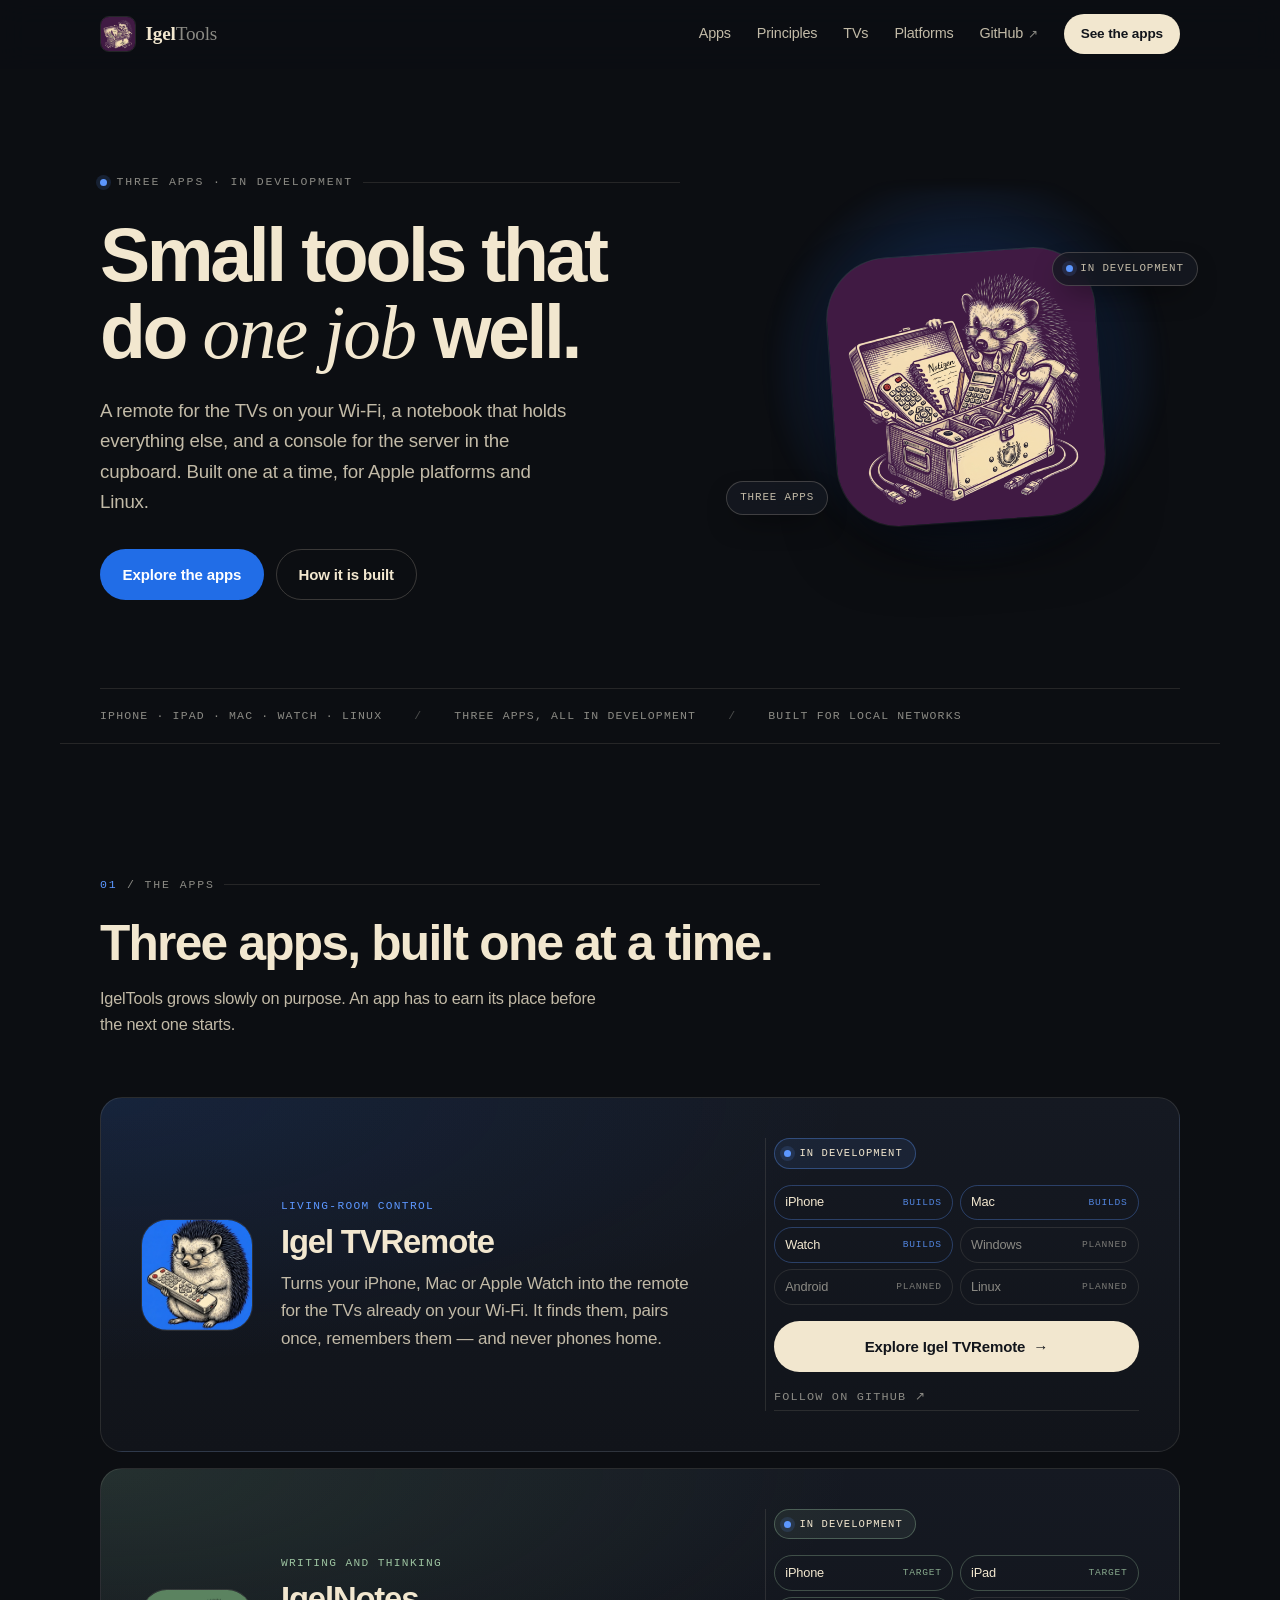
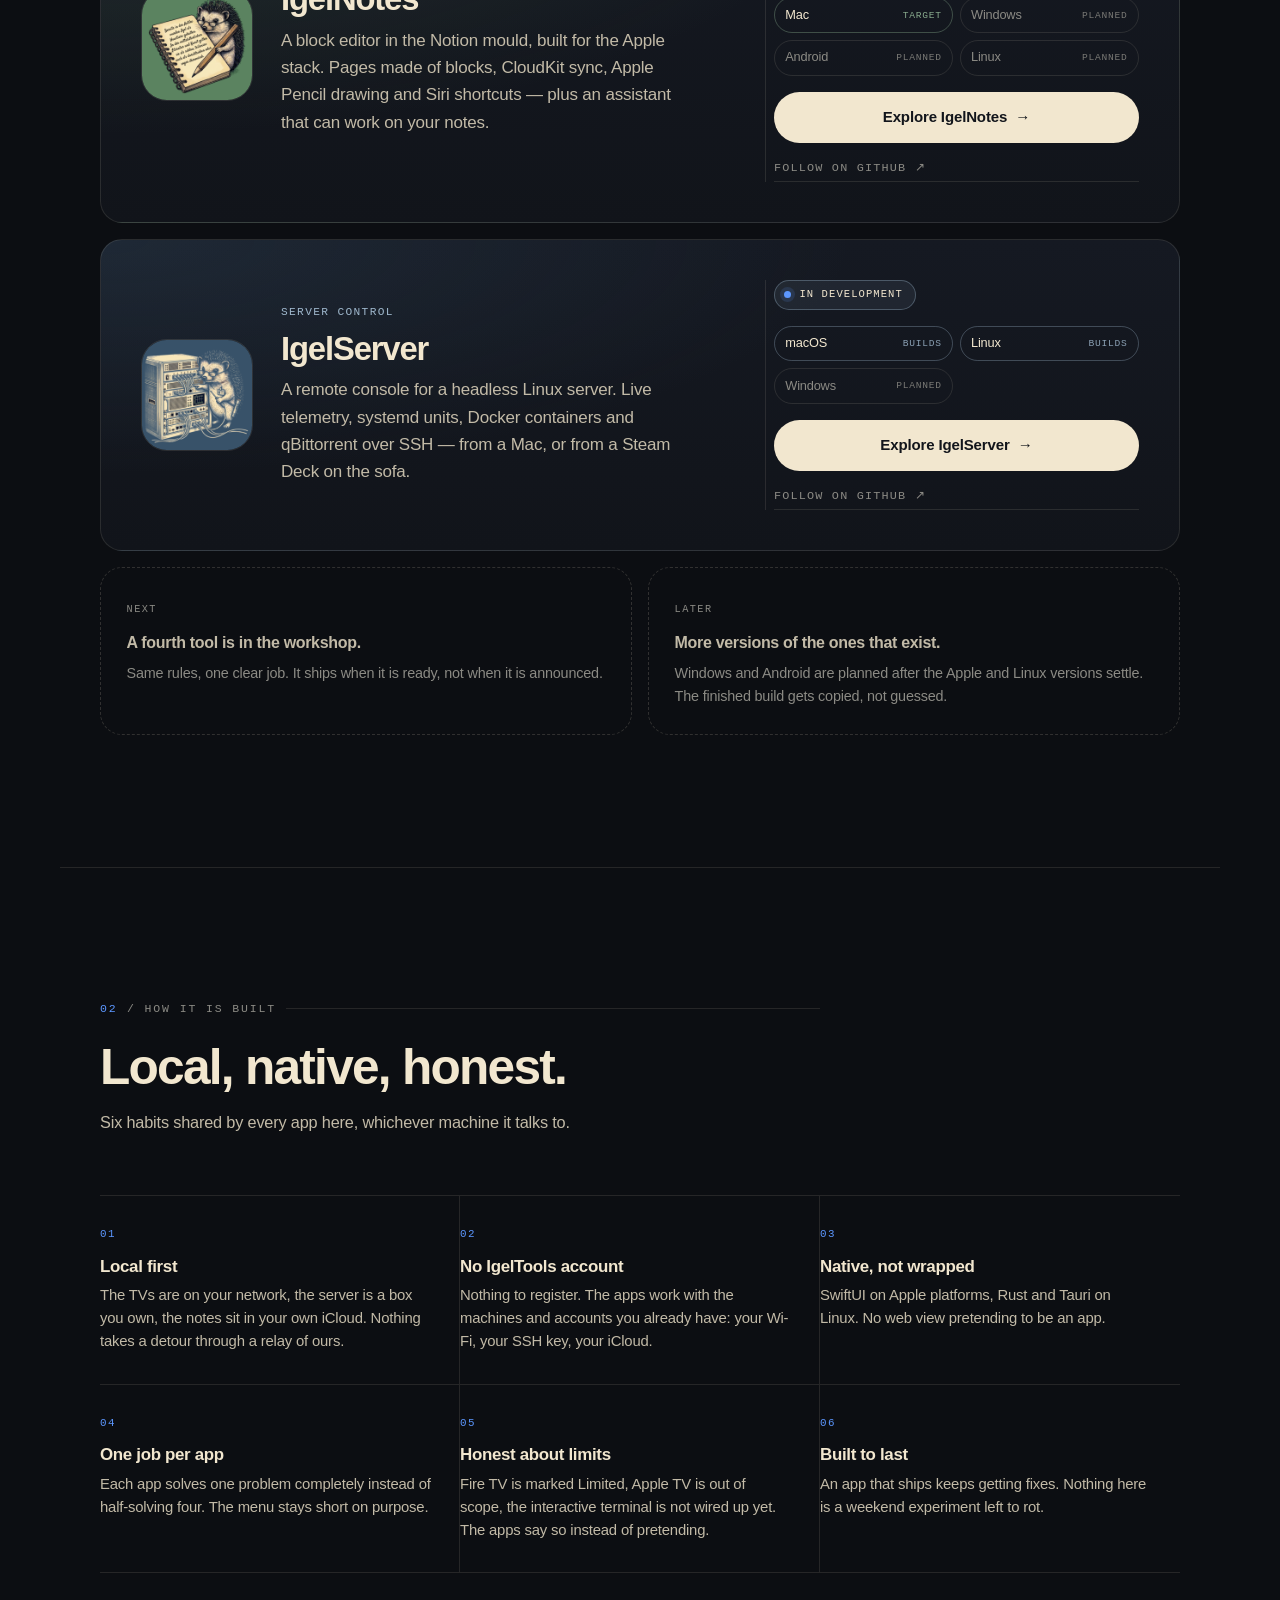
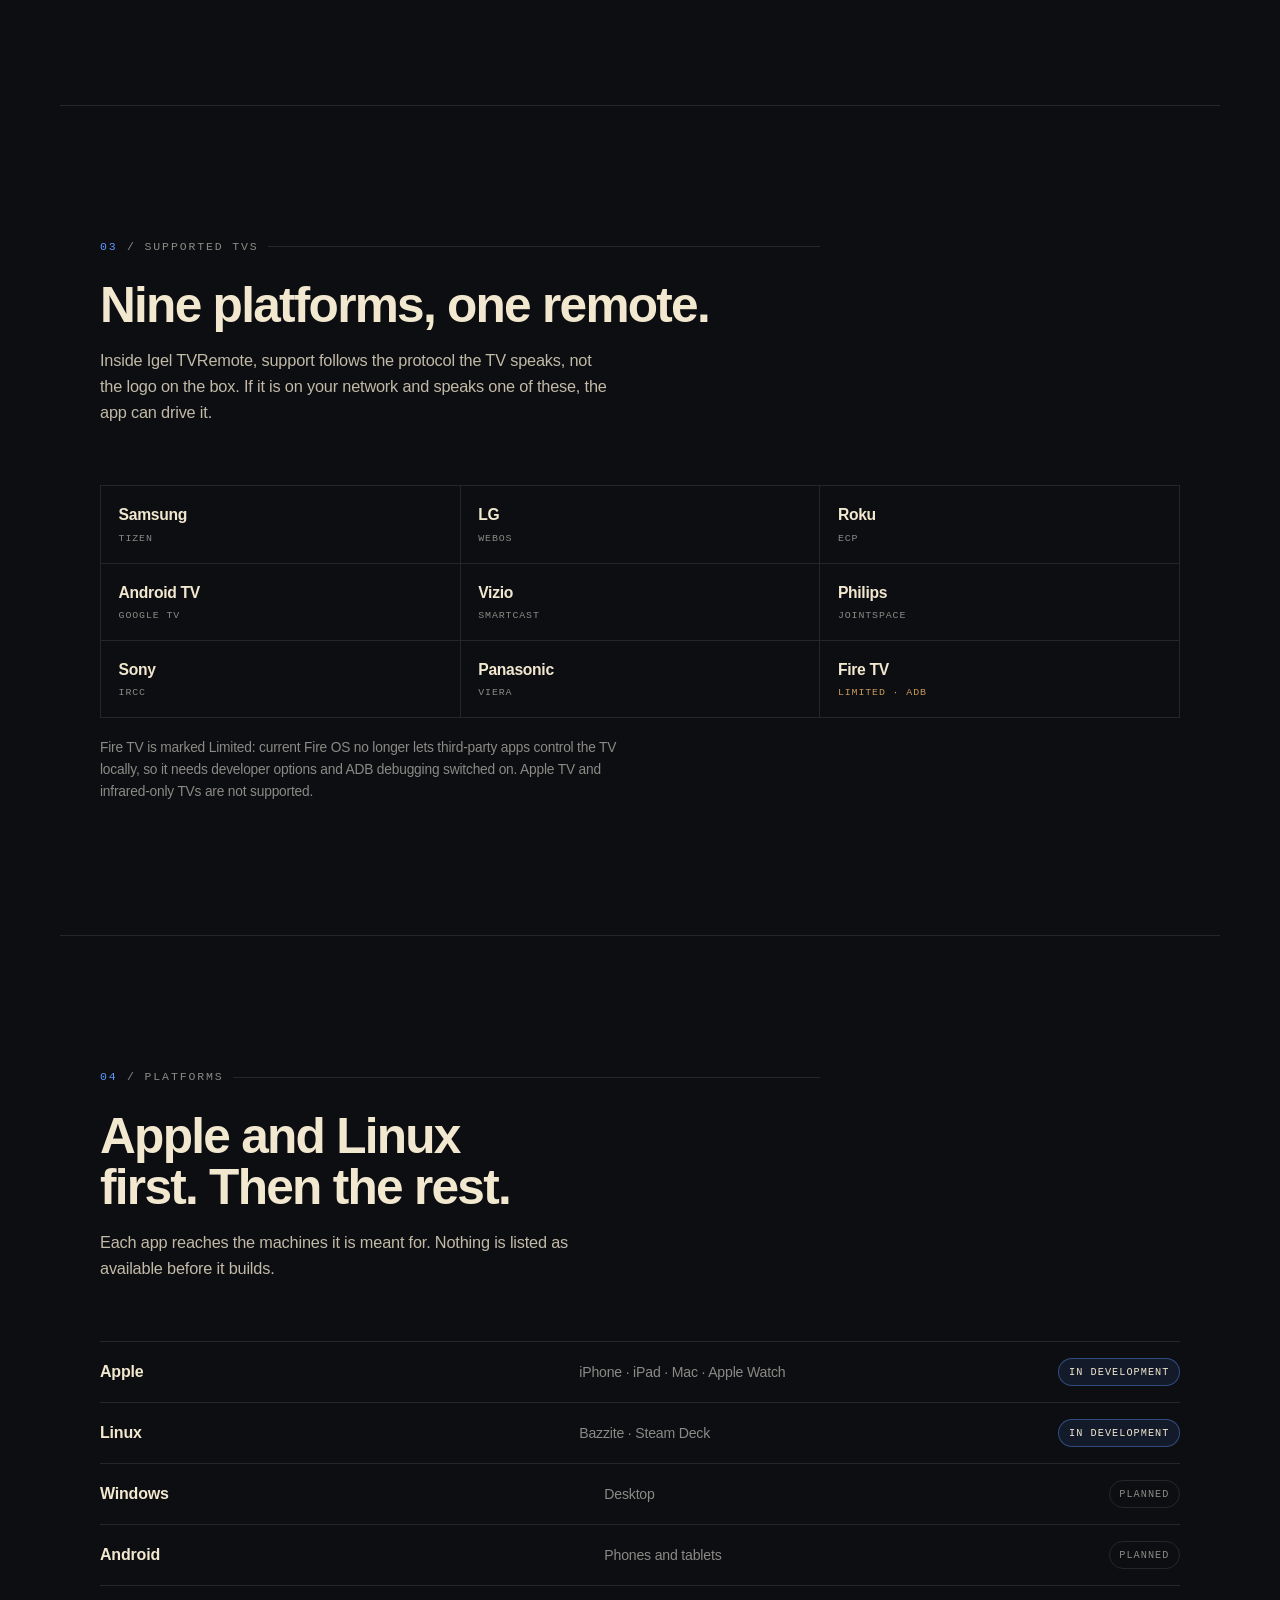
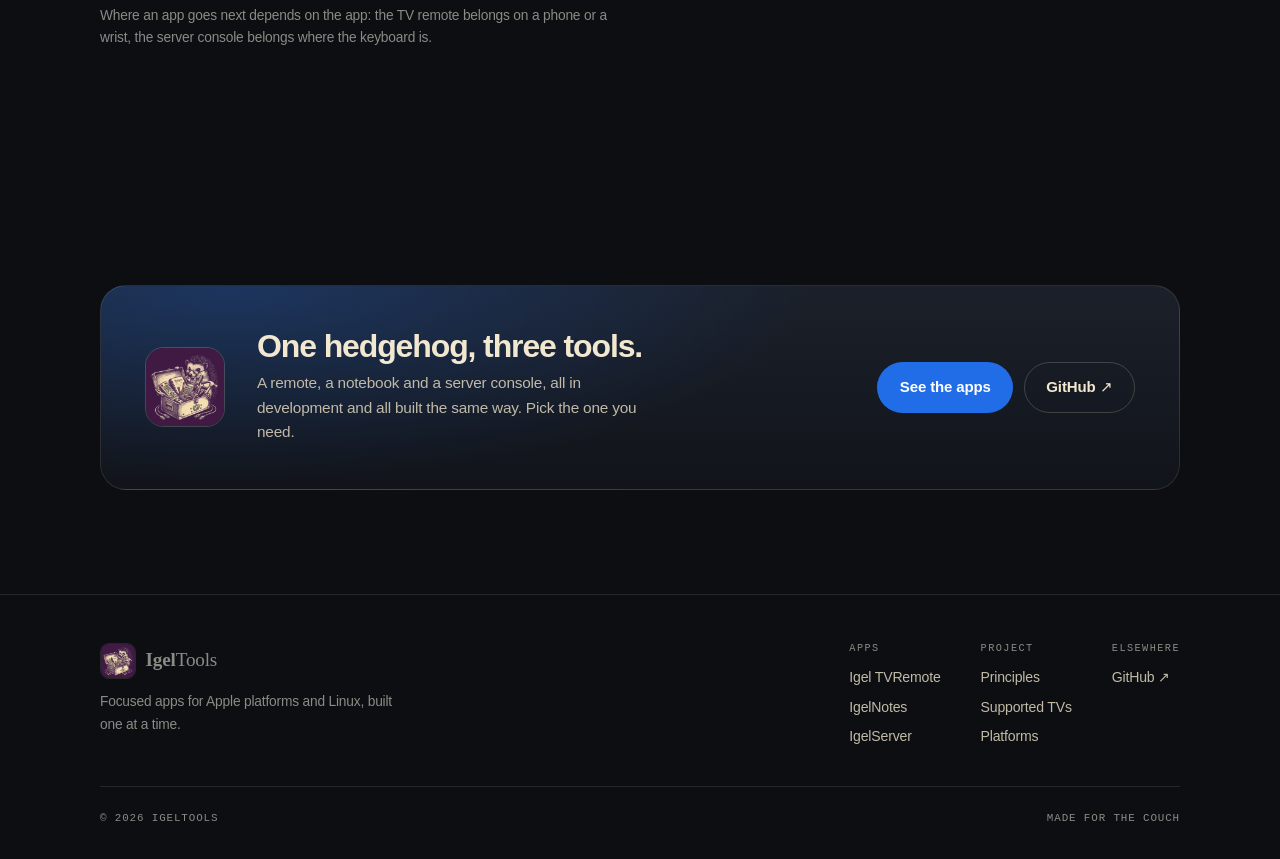
==== index.html @ 3654cd8b "Add IgelNotes and IgelServer pages, new brand icon, drop icon section" ====
<!DOCTYPE html>
<html lang="en">
<head>
<meta charset="utf-8">
<meta name="viewport" content="width=device-width, initial-scale=1">
<title>IgelTools — Small tools that do one job well</title>
<meta name="description" content="IgelTools builds focused apps for Apple platforms and Linux: Igel TVRemote for the TVs on your Wi-Fi, IgelNotes for everything else, IgelServer for the server in the cupboard.">
<meta name="theme-color" content="#0c0e12">
<link rel="icon" href="assets/icons/igeltools-64.png" type="image/png" sizes="64x64">
<link rel="apple-touch-icon" href="assets/icons/igeltools-256.png">
<meta property="og:title" content="IgelTools — Small tools that do one job well">
<meta property="og:description" content="Three focused apps: a TV remote, a notebook and a server console.">
<meta property="og:type" content="website">
<link rel="stylesheet" href="assets/css/style.css">
</head>
<body>
<a class="skip" href="#main">Skip to content</a>

<header class="site-header" id="top">
  <div class="wrap header-inner">
    <a class="brand" href="index.html" aria-label="IgelTools — home">
      <img class="brand-mark" src="assets/icons/igeltools-256.png" alt="" width="256" height="256">
      <span class="brand-word">Igel<span>Tools</span></span>
    </a>
    <button class="nav-toggle" type="button" aria-expanded="false" aria-controls="site-nav">Menu</button>
    <nav class="site-nav" id="site-nav" aria-label="Main">
      <a href="#apps">Apps</a>
      <a href="#principles">Principles</a>
      <a href="#tvs">TVs</a>
      <a href="#platforms">Platforms</a>
      <!-- Point these at each repository once it is public. -->
      <a class="nav-ext" href="https://github.com/Chuucommie" target="_blank" rel="noreferrer">GitHub <span aria-hidden="true">↗</span></a>
      <a class="btn btn-primary btn-sm" href="#apps">See the apps</a>
    </nav>
  </div>
</header>

<main id="main">

  <!-- Hero -->
  <section class="hero wrap">
    <div class="hero-copy">
      <p class="eyebrow"><span class="dot dot-live"></span> Three apps · in development</p>
      <h1>Small tools that do <em>one job</em> well.</h1>
      <p class="lede">A remote for the TVs on your Wi-Fi, a notebook that holds everything else, and a console for the server in the cupboard. Built one at a time, for Apple platforms and Linux.</p>
      <div class="hero-actions">
        <a class="btn btn-blue" href="#apps">Explore the apps</a>
        <a class="btn btn-ghost" href="#principles">How it is built</a>
      </div>
    </div>

    <div class="hero-art">
      <span class="glow" aria-hidden="true"></span>
      <div class="icon-card">
        <img src="assets/icons/igeltools-512.png" alt="The IgelTools icon: an engraved hedgehog in glasses beside an open toolbox full of tools, on a deep purple field." width="512" height="512">
      </div>
      <span class="chip chip-a"><span class="dot dot-live"></span> In development</span>
      <span class="chip chip-b">Three apps</span>
    </div>
  </section>

  <div class="wrap">
    <div class="strip" role="list">
      <span role="listitem">iPhone · iPad · Mac · Watch · Linux</span>
      <span class="strip-sep" aria-hidden="true">/</span>
      <span role="listitem">Three apps, all in development</span>
      <span class="strip-sep" aria-hidden="true">/</span>
      <span role="listitem">Built for local networks</span>
    </div>
  </div>

  <!-- 01 · Apps -->
  <section class="section wrap" id="apps">
    <div class="section-head reveal">
      <p class="eyebrow"><span class="num">01</span> / The apps</p>
      <h2>Three apps, built one at a time.</h2>
      <p class="section-sub">IgelTools grows slowly on purpose. An app has to earn its place before the next one starts.</p>
    </div>

    <article class="app-card reveal">
      <div class="app-card-main">
        <div class="app-thumb">
          <img src="assets/icons/igeltvremote-256.png" alt="" width="112" height="112">
        </div>
        <div>
          <p class="app-kicker">Living-room control</p>
          <h3 class="app-title">Igel TVRemote</h3>
          <p class="app-desc">Turns your iPhone, Mac or Apple Watch into the remote for the TVs already on your Wi-Fi. It finds them, pairs once, remembers them — and never phones home.</p>
        </div>
      </div>

      <div class="app-side">
        <span class="badge"><span class="dot dot-live"></span> In development</span>
        <ul class="status-list">
          <li class="is-on">iPhone <span>Builds</span></li>
          <li class="is-on">Mac <span>Builds</span></li>
          <li class="is-on">Watch <span>Builds</span></li>
          <li>Windows <span>Planned</span></li>
          <li>Android <span>Planned</span></li>
          <li>Linux <span>Planned</span></li>
        </ul>
        <a class="btn btn-primary btn-block" href="apps/igeltvremote.html">Explore Igel TVRemote <span aria-hidden="true">→</span></a>
        <a class="link-quiet" href="https://github.com/Chuucommie" target="_blank" rel="noreferrer">Follow on GitHub ↗</a>
      </div>
    </article>

    <article class="app-card app-card--notes reveal">
      <div class="app-card-main">
        <div class="app-thumb">
          <img src="assets/icons/igelnotes-256.png" alt="" width="112" height="112">
        </div>
        <div>
          <p class="app-kicker">Writing and thinking</p>
          <h3 class="app-title">IgelNotes</h3>
          <p class="app-desc">A block editor in the Notion mould, built for the Apple stack. Pages made of blocks, CloudKit sync, Apple Pencil drawing and Siri shortcuts — plus an assistant that can work on your notes.</p>
        </div>
      </div>

      <div class="app-side">
        <span class="badge"><span class="dot dot-live"></span> In development</span>
        <ul class="status-list">
          <li class="is-on">iPhone <span>Target</span></li>
          <li class="is-on">iPad <span>Target</span></li>
          <li class="is-on">Mac <span>Target</span></li>
          <li>Windows <span>Planned</span></li>
          <li>Android <span>Planned</span></li>
          <li>Linux <span>Planned</span></li>
        </ul>
        <a class="btn btn-primary btn-block" href="apps/igelnotes.html">Explore IgelNotes <span aria-hidden="true">→</span></a>
        <a class="link-quiet" href="https://github.com/Chuucommie" target="_blank" rel="noreferrer">Follow on GitHub ↗</a>
      </div>
    </article>

    <article class="app-card app-card--server reveal">
      <div class="app-card-main">
        <div class="app-thumb">
          <img src="assets/icons/igelserver-256.png" alt="" width="112" height="112">
        </div>
        <div>
          <p class="app-kicker">Server control</p>
          <h3 class="app-title">IgelServer</h3>
          <p class="app-desc">A remote console for a headless Linux server. Live telemetry, systemd units, Docker containers and qBittorrent over SSH — from a Mac, or from a Steam Deck on the sofa.</p>
        </div>
      </div>

      <div class="app-side">
        <span class="badge"><span class="dot dot-live"></span> In development</span>
        <ul class="status-list">
          <li class="is-on">macOS <span>Builds</span></li>
          <li class="is-on">Linux <span>Builds</span></li>
          <li>Windows <span>Planned</span></li>
        </ul>
        <a class="btn btn-primary btn-block" href="apps/igelserver.html">Explore IgelServer <span aria-hidden="true">→</span></a>
        <a class="link-quiet" href="https://github.com/Chuucommie" target="_blank" rel="noreferrer">Follow on GitHub ↗</a>
      </div>
    </article>

    <div class="ghost-grid reveal">
      <div class="ghost-card">
        <span class="ghost-tag">Next</span>
        <h4>A fourth tool is in the workshop.</h4>
        <p>Same rules, one clear job. It ships when it is ready, not when it is announced.</p>
      </div>
      <div class="ghost-card">
        <span class="ghost-tag">Later</span>
        <h4>More versions of the ones that exist.</h4>
        <p>Windows and Android are planned after the Apple and Linux versions settle. The finished build gets copied, not guessed.</p>
      </div>
    </div>
  </section>

  <!-- 02 · Principles -->
  <section class="section wrap" id="principles">
    <div class="section-head reveal">
      <p class="eyebrow"><span class="num">02</span> / How it is built</p>
      <h2>Local, native, honest.</h2>
      <p class="section-sub">Six habits shared by every app here, whichever machine it talks to.</p>
    </div>

    <div class="principles reveal">
      <div class="principle">
        <span class="principle-num">01</span>
        <h3>Local first</h3>
        <p>The TVs are on your network, the server is a box you own, the notes sit in your own iCloud. Nothing takes a detour through a relay of ours.</p>
      </div>
      <div class="principle">
        <span class="principle-num">02</span>
        <h3>No IgelTools account</h3>
        <p>Nothing to register. The apps work with the machines and accounts you already have: your Wi-Fi, your SSH key, your iCloud.</p>
      </div>
      <div class="principle">
        <span class="principle-num">03</span>
        <h3>Native, not wrapped</h3>
        <p>SwiftUI on Apple platforms, Rust and Tauri on Linux. No web view pretending to be an app.</p>
      </div>
      <div class="principle">
        <span class="principle-num">04</span>
        <h3>One job per app</h3>
        <p>Each app solves one problem completely instead of half-solving four. The menu stays short on purpose.</p>
      </div>
      <div class="principle">
        <span class="principle-num">05</span>
        <h3>Honest about limits</h3>
        <p>Fire TV is marked Limited, Apple TV is out of scope, the interactive terminal is not wired up yet. The apps say so instead of pretending.</p>
      </div>
      <div class="principle">
        <span class="principle-num">06</span>
        <h3>Built to last</h3>
        <p>An app that ships keeps getting fixes. Nothing here is a weekend experiment left to rot.</p>
      </div>
    </div>
  </section>

  <!-- 03 · TVs -->
  <section class="section wrap" id="tvs">
    <div class="section-head reveal">
      <p class="eyebrow"><span class="num">03</span> / Supported TVs</p>
      <h2>Nine platforms, one remote.</h2>
      <p class="section-sub">Inside Igel TVRemote, support follows the protocol the TV speaks, not the logo on the box. If it is on your network and speaks one of these, the app can drive it.</p>
    </div>

    <div class="brands reveal">
      <div class="brand-cell"><strong>Samsung</strong><span>Tizen</span></div>
      <div class="brand-cell"><strong>LG</strong><span>webOS</span></div>
      <div class="brand-cell"><strong>Roku</strong><span>ECP</span></div>
      <div class="brand-cell"><strong>Android TV</strong><span>Google TV</span></div>
      <div class="brand-cell"><strong>Vizio</strong><span>SmartCast</span></div>
      <div class="brand-cell"><strong>Philips</strong><span>jointSPACE</span></div>
      <div class="brand-cell"><strong>Sony</strong><span>IRCC</span></div>
      <div class="brand-cell"><strong>Panasonic</strong><span>VIERA</span></div>
      <div class="brand-cell is-limited"><strong>Fire TV</strong><span>Limited · ADB</span></div>
    </div>
    <p class="note reveal">Fire TV is marked Limited: current Fire OS no longer lets third-party apps control the TV locally, so it needs developer options and ADB debugging switched on. Apple TV and infrared-only TVs are not supported.</p>
  </section>

  <!-- 04 · Platforms -->
  <section class="section wrap" id="platforms">
    <div class="section-head reveal">
      <p class="eyebrow"><span class="num">04</span> / Platforms</p>
      <h2>Apple and Linux first. Then the rest.</h2>
      <p class="section-sub">Each app reaches the machines it is meant for. Nothing is listed as available before it builds.</p>
    </div>

    <div class="roadmap reveal">
      <div class="roadmap-row is-now">
        <span class="roadmap-name">Apple</span>
        <span class="roadmap-meta">iPhone · iPad · Mac · Apple Watch</span>
        <span class="roadmap-state">In development</span>
      </div>
      <div class="roadmap-row is-now">
        <span class="roadmap-name">Linux</span>
        <span class="roadmap-meta">Bazzite · Steam Deck</span>
        <span class="roadmap-state">In development</span>
      </div>
      <div class="roadmap-row">
        <span class="roadmap-name">Windows</span>
        <span class="roadmap-meta">Desktop</span>
        <span class="roadmap-state">Planned</span>
      </div>
      <div class="roadmap-row">
        <span class="roadmap-name">Android</span>
        <span class="roadmap-meta">Phones and tablets</span>
        <span class="roadmap-state">Planned</span>
      </div>
    </div>
    <p class="note reveal">Where an app goes next depends on the app: the TV remote belongs on a phone or a wrist, the server console belongs where the keyboard is.</p>
  </section>

  <!-- CTA -->
  <section class="cta wrap">
    <div class="cta-inner reveal">
      <img class="cta-icon" src="assets/icons/igeltools-256.png" alt="" width="80" height="80">
      <div class="cta-body">
        <h2>One hedgehog, three tools.</h2>
        <p>A remote, a notebook and a server console, all in development and all built the same way. Pick the one you need.</p>
      </div>
      <div class="cta-actions">
        <a class="btn btn-blue" href="#apps">See the apps</a>
        <a class="btn btn-ghost" href="https://github.com/Chuucommie" target="_blank" rel="noreferrer">GitHub ↗</a>
      </div>
    </div>
  </section>

</main>

<footer class="site-footer">
  <div class="wrap">
    <div class="footer-grid">
      <div class="footer-brand">
        <a class="brand" href="index.html">
          <img class="brand-mark" src="assets/icons/igeltools-256.png" alt="" width="256" height="256">
          <span class="brand-word">Igel<span>Tools</span></span>
        </a>
        <p>Focused apps for Apple platforms and Linux, built one at a time.</p>
      </div>
      <div class="footer-cols">
        <div class="footer-col">
          <h3>Apps</h3>
          <ul>
            <li><a href="apps/igeltvremote.html">Igel TVRemote</a></li>
            <li><a href="apps/igelnotes.html">IgelNotes</a></li>
            <li><a href="apps/igelserver.html">IgelServer</a></li>
          </ul>
        </div>
        <div class="footer-col">
          <h3>Project</h3>
          <ul>
            <li><a href="#principles">Principles</a></li>
            <li><a href="#tvs">Supported TVs</a></li>
            <li><a href="#platforms">Platforms</a></li>
          </ul>
        </div>
        <div class="footer-col">
          <h3>Elsewhere</h3>
          <ul>
            <li><a href="https://github.com/Chuucommie" target="_blank" rel="noreferrer">GitHub ↗</a></li>
          </ul>
        </div>
      </div>
    </div>
    <div class="footer-bottom">
      <span>© <span id="year">2026</span> IgelTools</span>
      <span>Made for the couch</span>
    </div>
  </div>
</footer>

<script src="assets/js/main.js" defer></script>
</body>
</html>
---- assets/css/style.css ----
/* ==========================================================================
   IgelTools — site stylesheet
   Palette taken from the Igel TVRemote icon: field blue, cream, ink.
   No dependencies, no build step.
   ========================================================================== */

:root {
  --bg: #0c0e12;
  --bg-soft: #11141a;
  --surface: #151922;
  --surface-2: #1b202a;

  --ink: #f2e7cf;          /* cream, from the illustration */
  --ink-2: #c2baa7;
  --ink-3: #8b8a84;

  --blue: #216de7;         /* the icon's field blue */
  --blue-bright: #5c97ff;
  --ink-on-paper: #22262d;

  --line: rgba(242, 231, 207, 0.11);
  --line-strong: rgba(242, 231, 207, 0.2);

  --sans: -apple-system, BlinkMacSystemFont, "Segoe UI", Inter, Roboto, Helvetica, Arial, sans-serif;
  --mono: ui-monospace, SFMono-Regular, "SF Mono", Menlo, Consolas, "Liberation Mono", monospace;
  --serif: "Iowan Old Style", "Palatino Linotype", Palatino, "Book Antiqua", Georgia, serif;

  --wrap: 1160px;
  --pad: clamp(20px, 5vw, 40px);
  --radius: 22px;
}

*,
*::before,
*::after { box-sizing: border-box; }

html {
  -webkit-text-size-adjust: 100%;
  scroll-behavior: smooth;
}

body {
  margin: 0;
  background: var(--bg);
  color: var(--ink);
  font-family: var(--sans);
  font-size: 17px;
  line-height: 1.6;
  letter-spacing: -0.011em;
  -webkit-font-smoothing: antialiased;
  overflow-x: hidden;
}

h1, h2, h3, h4 {
  margin: 0;
  font-weight: 600;
  letter-spacing: -0.035em;
  line-height: 1.03;
  text-wrap: balance;
}

p { margin: 0; }
ul, ol, dl, dd { margin: 0; padding: 0; list-style: none; }
img { display: block; max-width: 100%; height: auto; }
a { color: inherit; text-decoration: none; }
button { font: inherit; color: inherit; }

::selection {
  background: var(--blue);
  color: #fff;
}

:focus-visible {
  outline: 2px solid var(--blue-bright);
  outline-offset: 3px;
  border-radius: 4px;
}

.skip {
  position: absolute;
  left: -9999px;
  top: 0;
  z-index: 100;
  background: var(--ink);
  color: var(--bg);
  padding: 10px 16px;
  border-radius: 0 0 10px 0;
  font-weight: 600;
}
.skip:focus { left: 0; }

/* ---------- layout ---------- */

.wrap {
  width: 100%;
  max-width: var(--wrap);
  margin-inline: auto;
  padding-inline: var(--pad);
}

.section {
  padding-block: clamp(72px, 11vw, 132px);
  border-top: 1px solid var(--line);
  scroll-margin-top: 76px;
}

.eyebrow {
  display: flex;
  align-items: center;
  gap: 0.6rem;
  font-family: var(--mono);
  font-size: 0.72rem;
  letter-spacing: 0.16em;
  text-transform: uppercase;
  color: var(--ink-3);
  margin-bottom: 1.5rem;
}
.eyebrow .num { color: var(--blue-bright); }
.eyebrow::after {
  content: "";
  flex: 1;
  height: 1px;
  background: var(--line);
}

.section-head { max-width: 720px; margin-bottom: clamp(36px, 5vw, 60px); }
.section-head h2 {
  font-size: clamp(1.9rem, 4vw, 3.1rem);
  margin-bottom: 1rem;
}
.section-sub {
  color: var(--ink-2);
  font-size: 1.02rem;
  max-width: 56ch;
}

.dot {
  width: 7px;
  height: 7px;
  border-radius: 50%;
  background: var(--ink-3);
  display: inline-block;
  flex: none;
}
.dot-live { background: var(--blue-bright); box-shadow: 0 0 0 4px rgba(92, 151, 255, 0.14); }

/* ---------- buttons ---------- */

.btn {
  display: inline-flex;
  align-items: center;
  justify-content: center;
  gap: 0.5rem;
  padding: 0.78rem 1.35rem;
  border-radius: 999px;
  border: 1px solid transparent;
  font-size: 0.94rem;
  font-weight: 560;
  letter-spacing: -0.01em;
  cursor: pointer;
  transition: transform 0.18s ease, background 0.18s ease, border-color 0.18s ease, color 0.18s ease;
  white-space: nowrap;
}
.btn:hover { transform: translateY(-1px); }
.btn:active { transform: translateY(0); }

.btn-primary { background: var(--ink); color: #12151b; }
.btn-primary:hover { background: #fffaf0; }

.btn-ghost { border-color: var(--line-strong); color: var(--ink); }
.btn-ghost:hover { border-color: rgba(92, 151, 255, 0.55); background: rgba(92, 151, 255, 0.08); }

.btn-blue { background: var(--blue); color: #fff; }
.btn-blue:hover { background: #2f7bf5; }

.btn-sm { padding: 0.52rem 1rem; font-size: 0.85rem; }
.btn-block { width: 100%; }

.link-quiet {
  display: inline-block;
  font-family: var(--mono);
  font-size: 0.74rem;
  letter-spacing: 0.1em;
  text-transform: uppercase;
  color: var(--ink-3);
  border-bottom: 1px solid var(--line);
  padding-bottom: 3px;
  transition: color 0.18s ease, border-color 0.18s ease;
}
.link-quiet:hover { color: var(--ink); border-color: var(--blue-bright); }

/* ---------- header ---------- */

.site-header {
  position: sticky;
  top: 0;
  z-index: 50;
  background: rgba(12, 14, 18, 0.72);
  -webkit-backdrop-filter: saturate(160%) blur(14px);
  backdrop-filter: saturate(160%) blur(14px);
  border-bottom: 1px solid transparent;
  transition: border-color 0.25s ease, background 0.25s ease;
}
.site-header.is-scrolled {
  border-bottom-color: var(--line);
  background: rgba(12, 14, 18, 0.9);
}

.header-inner {
  display: flex;
  align-items: center;
  gap: 1rem;
  height: 68px;
}

.brand { display: inline-flex; align-items: center; gap: 0.6rem; }
.brand-mark { width: 36px; height: 36px; border-radius: 9px; border: 1px solid var(--line); }
.brand-word {
  font-family: var(--serif);
  font-size: 1.2rem;
  font-weight: 600;
  letter-spacing: -0.01em;
}
.brand-word span { color: var(--ink-3); font-weight: 460; }

.site-nav {
  margin-left: auto;
  display: flex;
  align-items: center;
  gap: clamp(14px, 2.2vw, 26px);
}
.site-nav a:not(.btn) {
  font-size: 0.9rem;
  color: var(--ink-2);
  transition: color 0.16s ease;
}
.site-nav a:not(.btn):hover { color: var(--ink); }
.nav-ext { display: inline-flex; align-items: center; gap: 0.3rem; }
.nav-ext span { font-size: 0.8em; color: var(--ink-3); }

.nav-toggle {
  display: none;
  margin-left: auto;
  background: none;
  border: 1px solid var(--line-strong);
  border-radius: 999px;
  padding: 0.45rem 0.9rem;
  font-family: var(--mono);
  font-size: 0.72rem;
  letter-spacing: 0.1em;
  text-transform: uppercase;
  cursor: pointer;
}

/* ---------- hero ---------- */

.hero {
  display: grid;
  grid-template-columns: minmax(0, 1.15fr) minmax(0, 0.85fr);
  gap: clamp(32px, 6vw, 72px);
  align-items: center;
  padding-block: clamp(56px, 9vw, 104px) clamp(48px, 7vw, 88px);
}

.hero-copy .eyebrow { margin-bottom: 1.6rem; }

.hero h1 {
  font-size: clamp(2.6rem, 6.4vw, 4.7rem);
  letter-spacing: -0.045em;
  margin-bottom: 1.5rem;
}
.hero h1 em {
  font-family: var(--serif);
  font-style: italic;
  font-weight: 400;
  letter-spacing: -0.02em;
}

.lede {
  font-size: clamp(1.02rem, 1.5vw, 1.17rem);
  color: var(--ink-2);
  max-width: 46ch;
  line-height: 1.62;
}

.hero-actions {
  display: flex;
  flex-wrap: wrap;
  gap: 0.75rem;
  margin-top: 2rem;
}

.hero-meta {
  display: flex;
  flex-wrap: wrap;
  gap: 0.5rem 1.5rem;
  margin-top: 2rem;
  padding-top: 1.4rem;
  border-top: 1px solid var(--line);
  font-family: var(--mono);
  font-size: 0.72rem;
  letter-spacing: 0.1em;
  text-transform: uppercase;
  color: var(--ink-3);
}
.hero-meta li { display: flex; align-items: center; gap: 0.5rem; }

.hero-art {
  position: relative;
  display: grid;
  place-items: center;
  min-height: 320px;
}

.glow {
  position: absolute;
  inset: -12% -6%;
  background: radial-gradient(circle at 50% 45%, rgba(33, 109, 231, 0.42), transparent 62%);
  filter: blur(6px);
  z-index: 0;
}

.icon-card {
  position: relative;
  z-index: 1;
  width: clamp(190px, 24vw, 268px);
  aspect-ratio: 1;
  border-radius: 23%;
  overflow: hidden;
  box-shadow:
    0 2px 0 rgba(255, 255, 255, 0.16) inset,
    0 30px 70px -20px rgba(0, 0, 0, 0.85),
    0 0 0 1px rgba(242, 231, 207, 0.12);
  transform: rotate(-4deg);
  transition: transform 0.5s cubic-bezier(0.2, 0.8, 0.2, 1);
}
.icon-card:hover { transform: rotate(-1deg) scale(1.02); }
.icon-card img { width: 100%; height: 100%; object-fit: cover; }

.chip {
  position: absolute;
  z-index: 2;
  display: inline-flex;
  align-items: center;
  gap: 0.45rem;
  padding: 0.45rem 0.8rem;
  border-radius: 999px;
  background: rgba(21, 25, 34, 0.82);
  border: 1px solid var(--line-strong);
  -webkit-backdrop-filter: blur(10px);
  backdrop-filter: blur(10px);
  font-family: var(--mono);
  font-size: 0.68rem;
  letter-spacing: 0.08em;
  text-transform: uppercase;
  color: var(--ink-2);
  box-shadow: 0 12px 30px -12px rgba(0, 0, 0, 0.9);
}
.chip-a { top: 8%; right: -4%; }
.chip-b { bottom: 10%; left: -6%; }

/* ---------- strip ---------- */

.strip {
  display: flex;
  flex-wrap: wrap;
  gap: 0.5rem 2rem;
  padding-block: 1.1rem;
  border-top: 1px solid var(--line);
  font-family: var(--mono);
  font-size: 0.72rem;
  letter-spacing: 0.1em;
  text-transform: uppercase;
  color: var(--ink-3);
}
.strip-sep { color: var(--ink-3); opacity: 0.5; }

/* ---------- app card ---------- */

.app-card {
  display: grid;
  grid-template-columns: minmax(0, 1.55fr) minmax(0, 1fr);
  gap: clamp(24px, 4vw, 44px);
  padding: clamp(24px, 3.4vw, 40px);
  border: 1px solid var(--line);
  border-radius: var(--radius);
  background:
    radial-gradient(120% 130% at 0% 0%, rgba(33, 109, 231, 0.13), transparent 58%),
    linear-gradient(180deg, var(--surface), var(--bg-soft));
}
.app-card:hover { border-color: var(--line-strong); }
.app-card + .app-card { margin-top: 1rem; }

.app-card--notes {
  background:
    radial-gradient(120% 130% at 0% 0%, rgba(91, 131, 96, 0.22), transparent 58%),
    linear-gradient(180deg, var(--surface), var(--bg-soft));
}
.app-card--notes .app-kicker { color: #9cc3a0; }
.app-card--notes .badge {
  border-color: rgba(156, 195, 160, 0.35);
  background: rgba(156, 195, 160, 0.09);
}
.app-card--notes .status-list li.is-on { border-color: rgba(156, 195, 160, 0.32); }
.app-card--notes .status-list li.is-on span { color: #9cc3a0; }

.app-card--server {
  background:
    radial-gradient(120% 130% at 0% 0%, rgba(56, 82, 105, 0.28), transparent 58%),
    linear-gradient(180deg, var(--surface), var(--bg-soft));
}
.app-card--server .app-kicker { color: #9fb8cd; }
.app-card--server .badge {
  border-color: rgba(159, 184, 205, 0.35);
  background: rgba(159, 184, 205, 0.09);
}
.app-card--server .status-list li.is-on { border-color: rgba(159, 184, 205, 0.32); }
.app-card--server .status-list li.is-on span { color: #9fb8cd; }

code {
  font-family: var(--mono);
  font-size: 0.86em;
  padding: 0.12em 0.38em;
  border-radius: 5px;
  background: rgba(242, 231, 207, 0.08);
  border: 1px solid var(--line);
}

.app-card-main { display: grid; grid-template-columns: auto minmax(0, 1fr); gap: clamp(18px, 2.4vw, 28px); align-items: center; }

.app-thumb {
  width: clamp(84px, 10vw, 112px);
  aspect-ratio: 1;
  border-radius: 23%;
  overflow: hidden;
  border: 1px solid var(--line);
  flex: none;
}
.app-thumb img { width: 100%; height: 100%; object-fit: cover; }

.app-kicker {
  font-family: var(--mono);
  font-size: 0.7rem;
  letter-spacing: 0.12em;
  text-transform: uppercase;
  color: var(--blue-bright);
  margin-bottom: 0.6rem;
}
.app-title { font-size: clamp(1.55rem, 2.6vw, 2.05rem); margin-bottom: 0.7rem; }
.app-desc { color: var(--ink-2); max-width: 44ch; }

.badge {
  display: inline-flex;
  align-items: center;
  gap: 0.5rem;
  align-self: start;
  padding: 0.35rem 0.75rem 0.35rem 0.6rem;
  border: 1px solid rgba(92, 151, 255, 0.35);
  border-radius: 999px;
  background: rgba(92, 151, 255, 0.09);
  font-family: var(--mono);
  font-size: 0.66rem;
  letter-spacing: 0.1em;
  text-transform: uppercase;
  color: var(--ink);
}

.app-side {
  display: flex;
  flex-direction: column;
  gap: 1rem;
  padding-left: clamp(0px, 2vw, 8px);
  border-left: 1px solid var(--line);
}
@media (max-width: 760px) {
  .app-side { border-left: 0; padding-left: 0; border-top: 1px solid var(--line); padding-top: 1.2rem; }
}

.status-list {
  display: grid;
  grid-template-columns: 1fr 1fr;
  gap: 0.4rem;
}
.status-list li {
  display: flex;
  align-items: center;
  justify-content: space-between;
  gap: 0.5rem;
  padding: 0.42rem 0.65rem;
  border: 1px solid var(--line);
  border-radius: 999px;
  font-size: 0.8rem;
  color: var(--ink-3);
}
.status-list li span {
  font-family: var(--mono);
  font-size: 0.6rem;
  letter-spacing: 0.08em;
  text-transform: uppercase;
  opacity: 0.85;
}
.status-list li.is-on { color: var(--ink); border-color: rgba(92, 151, 255, 0.32); }
.status-list li.is-on span { color: var(--blue-bright); }

.ghost-grid {
  display: grid;
  grid-template-columns: repeat(auto-fit, minmax(240px, 1fr));
  gap: 1rem;
  margin-top: 1rem;
}
.ghost-card {
  padding: 1.6rem;
  border: 1px dashed rgba(242, 231, 207, 0.16);
  border-radius: var(--radius);
  color: var(--ink-3);
}
.ghost-tag {
  font-family: var(--mono);
  font-size: 0.64rem;
  letter-spacing: 0.14em;
  text-transform: uppercase;
  color: var(--ink-3);
}
.ghost-card h4 {
  font-size: 1rem;
  letter-spacing: -0.02em;
  color: var(--ink-2);
  margin: 0.7rem 0 0.5rem;
  line-height: 1.4;
}
.ghost-card p { font-size: 0.9rem; }

/* ---------- principles ---------- */

.principles {
  display: grid;
  grid-template-columns: repeat(3, minmax(0, 1fr));
  gap: 0;
  border-top: 1px solid var(--line);
}
.principle {
  padding: clamp(22px, 2.6vw, 30px) clamp(18px, 2.4vw, 28px) clamp(22px, 2.6vw, 30px) 0;
  border-bottom: 1px solid var(--line);
  border-right: 1px solid var(--line);
}
.principle:nth-child(3n) { border-right: 0; }
.principle-num {
  font-family: var(--mono);
  font-size: 0.68rem;
  letter-spacing: 0.14em;
  color: var(--blue-bright);
  display: block;
  margin-bottom: 0.9rem;
}
.principle h3 { font-size: 1.06rem; letter-spacing: -0.02em; margin-bottom: 0.55rem; }
.principle p { font-size: 0.93rem; color: var(--ink-2); line-height: 1.55; }

/* ---------- brands ---------- */

.brands {
  display: grid;
  grid-template-columns: repeat(3, minmax(0, 1fr));
  border-top: 1px solid var(--line);
  border-left: 1px solid var(--line);
}
.brand-cell {
  padding: 1rem 1.1rem;
  border-right: 1px solid var(--line);
  border-bottom: 1px solid var(--line);
  display: flex;
  flex-direction: column;
  gap: 0.2rem;
}
.brand-cell strong { font-weight: 560; font-size: 0.98rem; letter-spacing: -0.02em; }
.brand-cell span {
  font-family: var(--mono);
  font-size: 0.62rem;
  letter-spacing: 0.09em;
  text-transform: uppercase;
  color: var(--ink-3);
}
.brand-cell.is-limited span { color: #c99a5c; }

.note {
  margin-top: 1.2rem;
  font-size: 0.86rem;
  color: var(--ink-3);
  max-width: 68ch;
}

/* ---------- roadmap ---------- */

.roadmap { border-top: 1px solid var(--line); }
.roadmap-row {
  display: grid;
  grid-template-columns: minmax(0, 1fr) minmax(0, 1fr) auto;
  gap: 1rem;
  align-items: center;
  padding-block: 1rem;
  border-bottom: 1px solid var(--line);
}
.roadmap-name { font-weight: 560; font-size: 1rem; }
.roadmap-meta { font-size: 0.88rem; color: var(--ink-3); }
.roadmap-state {
  font-family: var(--mono);
  font-size: 0.64rem;
  letter-spacing: 0.1em;
  text-transform: uppercase;
  padding: 0.3rem 0.6rem;
  border-radius: 999px;
  border: 1px solid var(--line);
  color: var(--ink-3);
  white-space: nowrap;
}
.roadmap-row.is-now .roadmap-state {
  color: var(--ink);
  border-color: rgba(92, 151, 255, 0.4);
  background: rgba(92, 151, 255, 0.1);
}

/* ---------- cta ---------- */

.cta { padding-block: clamp(64px, 9vw, 104px); }
.cta-inner {
  position: relative;
  display: flex;
  align-items: center;
  gap: clamp(20px, 3vw, 32px);
  flex-wrap: wrap;
  padding: clamp(24px, 4vw, 44px);
  border: 1px solid var(--line);
  border-radius: 26px;
  overflow: hidden;
  background:
    radial-gradient(90% 160% at 12% 0%, rgba(33, 109, 231, 0.28), transparent 60%),
    linear-gradient(180deg, var(--surface-2), var(--bg-soft));
}
.cta-icon {
  width: 80px;
  aspect-ratio: 1;
  border-radius: 23%;
  border: 1px solid var(--line-strong);
  flex: none;
}
.cta-body { flex: 1 1 320px; }
.cta-body h2 { font-size: clamp(1.4rem, 2.6vw, 2rem); margin-bottom: 0.5rem; }
.cta-body p { color: var(--ink-2); font-size: 0.96rem; max-width: 46ch; }
.cta-actions { display: flex; flex-wrap: wrap; gap: 0.65rem; }

/* ---------- footer ---------- */

.site-footer {
  border-top: 1px solid var(--line);
  padding-block: 3rem 2rem;
  font-size: 0.88rem;
  color: var(--ink-3);
}
.footer-grid {
  display: flex;
  flex-wrap: wrap;
  gap: 2rem 3rem;
  justify-content: space-between;
  padding-bottom: 2.4rem;
}
.footer-brand { max-width: 300px; }
.footer-brand .brand { margin-bottom: 0.8rem; }
.footer-brand p { font-size: 0.86rem; line-height: 1.6; }
.footer-cols { display: flex; flex-wrap: wrap; gap: 2.5rem; }
.footer-col h3 {
  font-family: var(--mono);
  font-size: 0.64rem;
  letter-spacing: 0.14em;
  text-transform: uppercase;
  color: var(--ink-3);
  margin-bottom: 0.8rem;
  font-weight: 500;
}
.footer-col li + li { margin-top: 0.45rem; }
.footer-col a { color: var(--ink-2); font-size: 0.88rem; }
.footer-col a:hover { color: var(--ink); }
.footer-bottom {
  display: flex;
  flex-wrap: wrap;
  gap: 0.75rem 1.5rem;
  justify-content: space-between;
  padding-top: 1.4rem;
  border-top: 1px solid var(--line);
  font-family: var(--mono);
  font-size: 0.68rem;
  letter-spacing: 0.08em;
  text-transform: uppercase;
}

/* ---------- app detail page ---------- */

.breadcrumb {
  display: flex;
  align-items: center;
  gap: 0.5rem;
  font-family: var(--mono);
  font-size: 0.7rem;
  letter-spacing: 0.1em;
  text-transform: uppercase;
  color: var(--ink-3);
  padding-top: 2rem;
}
.breadcrumb a:hover { color: var(--ink); }
.breadcrumb span { opacity: 0.5; }

.app-hero {
  display: grid;
  grid-template-columns: auto minmax(0, 1fr);
  gap: clamp(24px, 4vw, 48px);
  align-items: center;
  padding-block: clamp(36px, 5vw, 60px) clamp(40px, 6vw, 72px);
}
.app-hero-icon {
  width: clamp(120px, 18vw, 176px);
  aspect-ratio: 1;
  border-radius: 23%;
  border: 1px solid var(--line-strong);
  box-shadow: 0 40px 80px -34px rgba(0, 0, 0, 0.9), 0 0 90px -30px rgba(33, 109, 231, 0.8);
}
.app-hero-body h1 { font-size: clamp(2.1rem, 5vw, 3.4rem); margin-block: 0.5rem 0.9rem; }
.app-hero-body .lede { max-width: 52ch; }
.app-hero-actions { display: flex; flex-wrap: wrap; gap: 0.65rem; margin-top: 1.6rem; align-items: center; }

.feature-grid {
  display: grid;
  grid-template-columns: repeat(3, minmax(0, 1fr));
  gap: 0;
  border-top: 1px solid var(--line);
}
.feature {
  padding: clamp(20px, 2.6vw, 30px) clamp(18px, 2.4vw, 28px) clamp(20px, 2.6vw, 30px) 0;
  border-bottom: 1px solid var(--line);
  border-right: 1px solid var(--line);
}
.feature:nth-child(3n) { border-right: 0; }
.feature h3 { font-size: 1.04rem; margin-bottom: 0.5rem; letter-spacing: -0.02em; }
.feature p { font-size: 0.92rem; color: var(--ink-2); line-height: 1.55; }
.feature-icon {
  font-family: var(--mono);
  font-size: 0.66rem;
  letter-spacing: 0.14em;
  color: var(--blue-bright);
  display: block;
  margin-bottom: 0.8rem;
}

.facts { display: grid; gap: 0; max-width: 760px; }
.fact {
  display: grid;
  grid-template-columns: 180px minmax(0, 1fr);
  gap: 1rem;
  padding-block: 0.9rem;
  border-top: 1px solid var(--line);
  font-size: 0.93rem;
}
.fact:last-child { border-bottom: 1px solid var(--line); }
.fact dt {
  font-family: var(--mono);
  font-size: 0.66rem;
  letter-spacing: 0.12em;
  text-transform: uppercase;
  color: var(--ink-3);
  padding-top: 0.2rem;
}
.fact dd { color: var(--ink-2); }
.fact dd strong { color: var(--ink); font-weight: 560; }

.notice {
  display: flex;
  gap: 0.85rem;
  align-items: flex-start;
  padding: 1rem 1.2rem;
  border: 1px solid rgba(92, 151, 255, 0.28);
  background: rgba(33, 109, 231, 0.08);
  border-radius: 14px;
  font-size: 0.9rem;
  color: var(--ink-2);
  margin-top: 1.6rem;
  max-width: 760px;
}
.notice strong { color: var(--ink); }

/* ---------- reveal ---------- */

.reveal {
  opacity: 0;
  transform: translateY(18px);
  transition: opacity 0.7s ease, transform 0.7s cubic-bezier(0.2, 0.8, 0.2, 1);
}
.reveal.is-visible { opacity: 1; transform: none; }

/* ---------- responsive ---------- */

@media (max-width: 980px) {
  .hero { grid-template-columns: 1fr; }
  .hero-art { order: -1; min-height: 260px; }
  .icon-card { width: clamp(170px, 42vw, 240px); }
  .chip-a { right: 2%; }
  .chip-b { left: 2%; }
  .app-card { grid-template-columns: 1fr; }
  .principles,
  .feature-grid { grid-template-columns: repeat(2, minmax(0, 1fr)); }
  .principle:nth-child(3n),
  .feature:nth-child(3n) { border-right: 1px solid var(--line); }
  .principle:nth-child(2n),
  .feature:nth-child(2n) { border-right: 0; }
}

@media (max-width: 700px) {
  .brands { grid-template-columns: repeat(2, minmax(0, 1fr)); }
}

@media (max-width: 820px) {
  .nav-toggle { display: inline-flex; }
  .site-nav {
    position: absolute;
    top: 68px;
    left: 0;
    right: 0;
    flex-direction: column;
    align-items: stretch;
    gap: 0;
    padding: 0.6rem var(--pad) 1rem;
    background: rgba(12, 14, 18, 0.97);
    border-bottom: 1px solid var(--line);
    display: none;
  }
  .site-nav.is-open { display: flex; }
  .site-nav a:not(.btn) { padding: 0.7rem 0; border-bottom: 1px solid var(--line); font-size: 0.95rem; }
  .site-nav .btn { margin-top: 0.9rem; }
  .roadmap-row { grid-template-columns: minmax(0, 1fr) auto; }
  .roadmap-meta { display: none; }
}

@media (max-width: 560px) {
  body { font-size: 16px; }
  .app-card-main { grid-template-columns: 1fr; }
  .app-thumb { width: 76px; }
  .spec { grid-template-columns: 1fr; gap: 0.3rem; }
  .fact { grid-template-columns: 1fr; gap: 0.2rem; }
  .app-hero { grid-template-columns: 1fr; }
  .principles,
  .feature-grid,
  .brands { grid-template-columns: repeat(1, minmax(0, 1fr)); }
  .principle,
  .feature,
  .principle:nth-child(2n),
  .feature:nth-child(2n),
  .principle:nth-child(3n),
  .feature:nth-child(3n) { border-right: 0; }
  .hero-meta { font-size: 0.66rem; }
  .cta-inner { align-items: flex-start; }
  .strip { gap: 0.4rem 1rem; }
  .strip-sep { display: none; }
}

@media (prefers-reduced-motion: reduce) {
  html { scroll-behavior: auto; }
  *, *::before, *::after {
    animation-duration: 0.001ms !important;
    transition-duration: 0.001ms !important;
  }
  .reveal { opacity: 1; transform: none; }
}
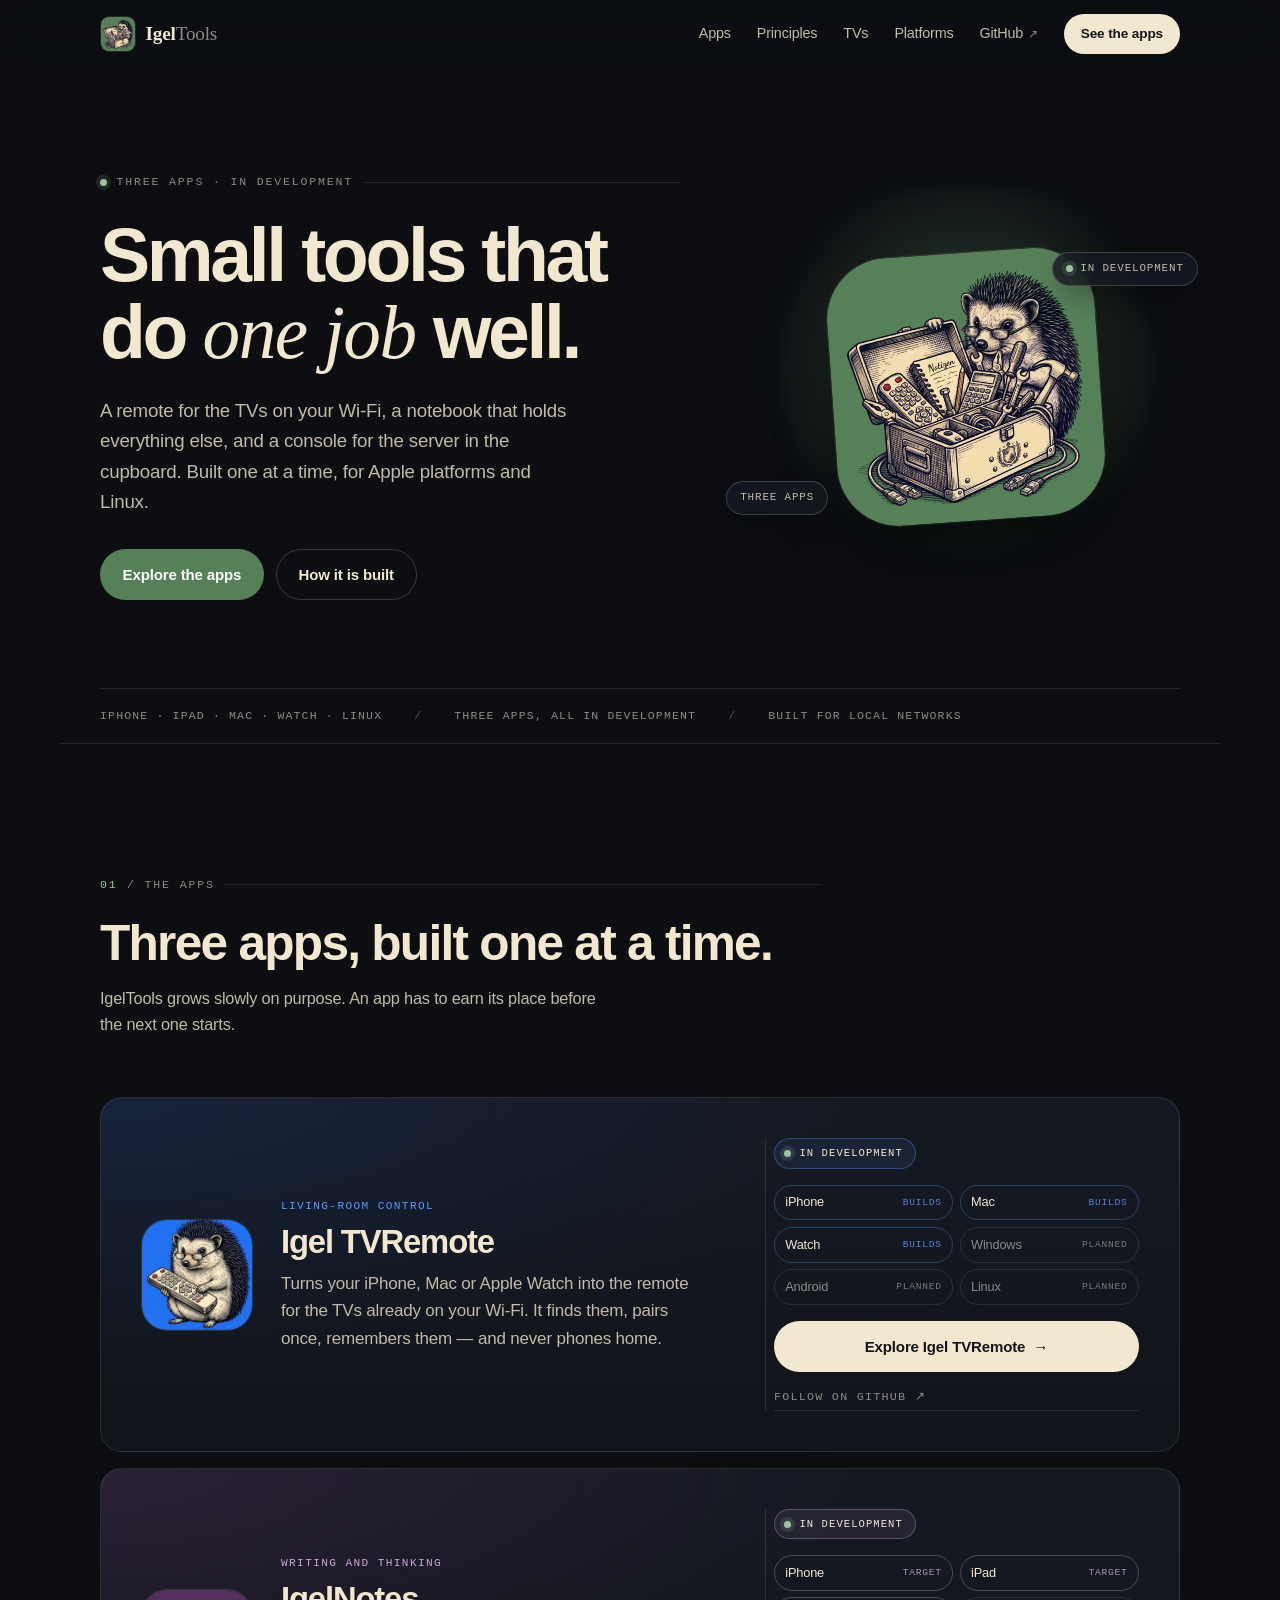
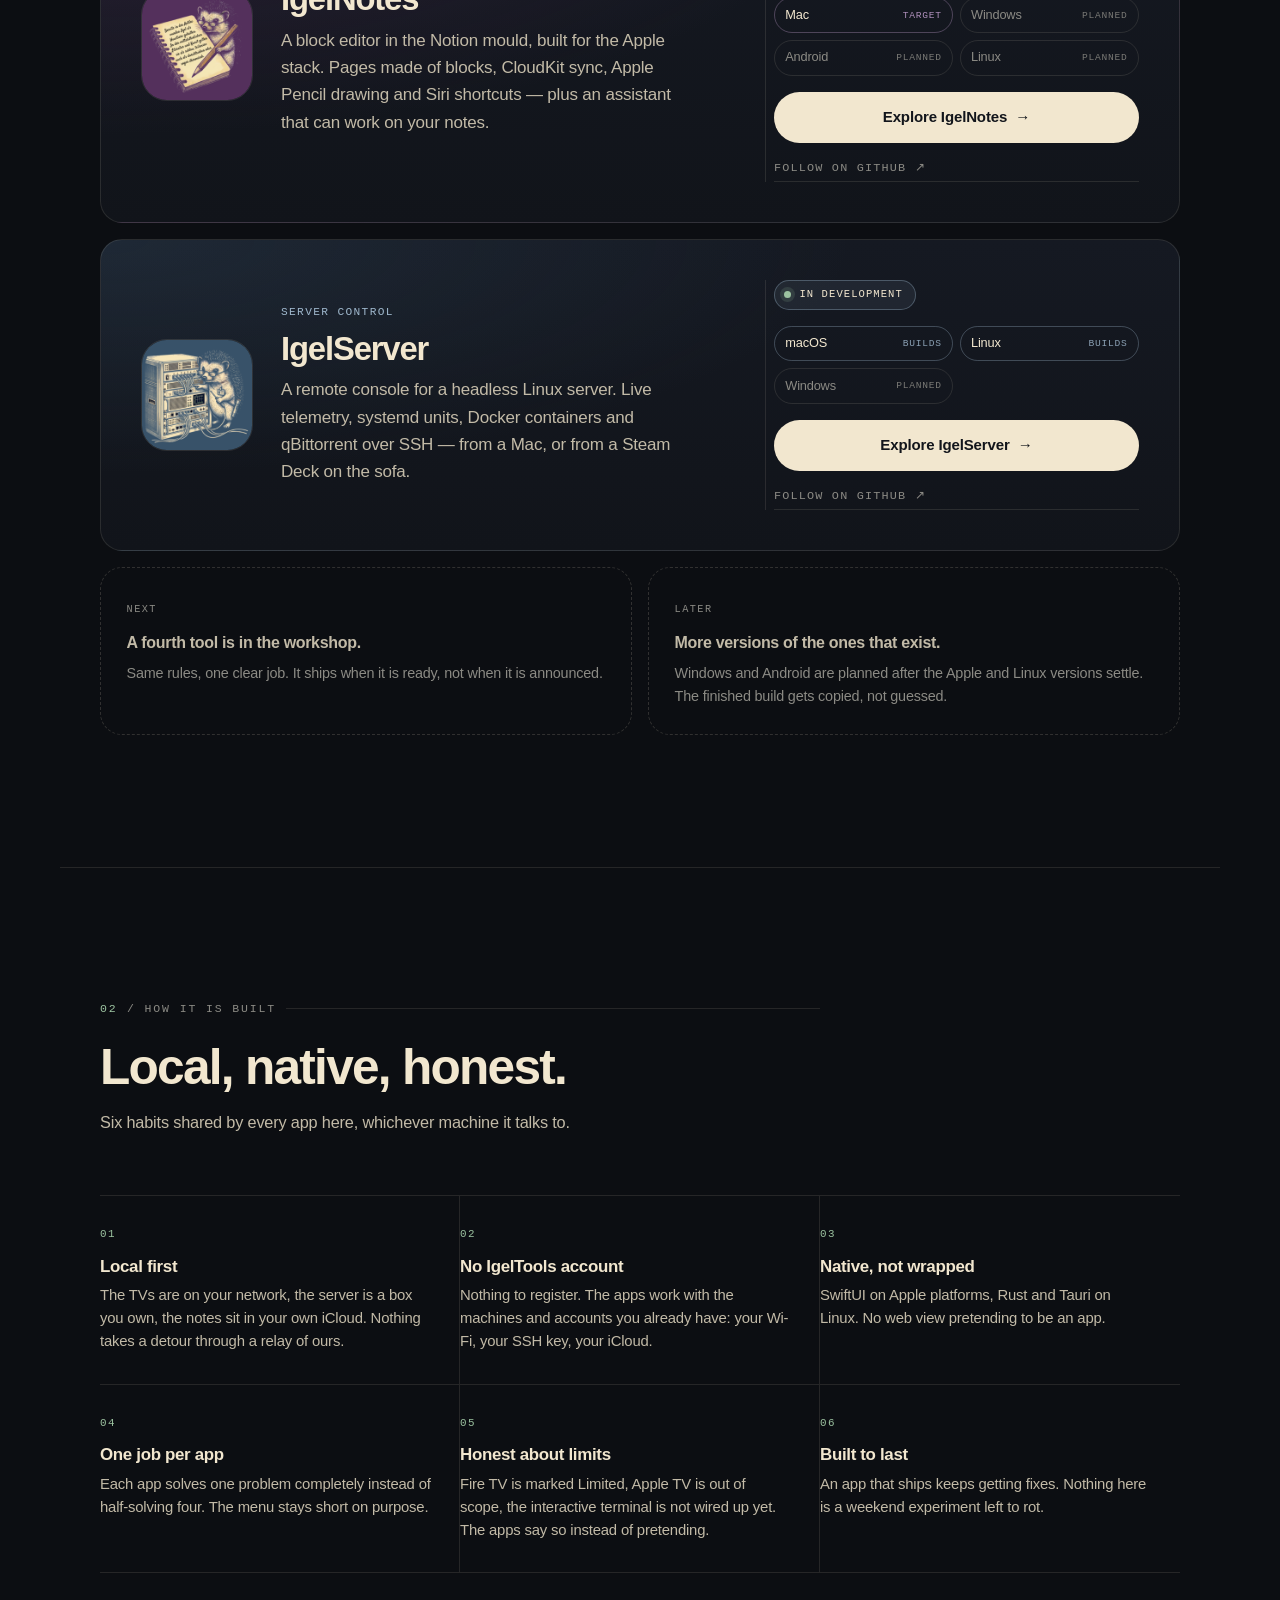
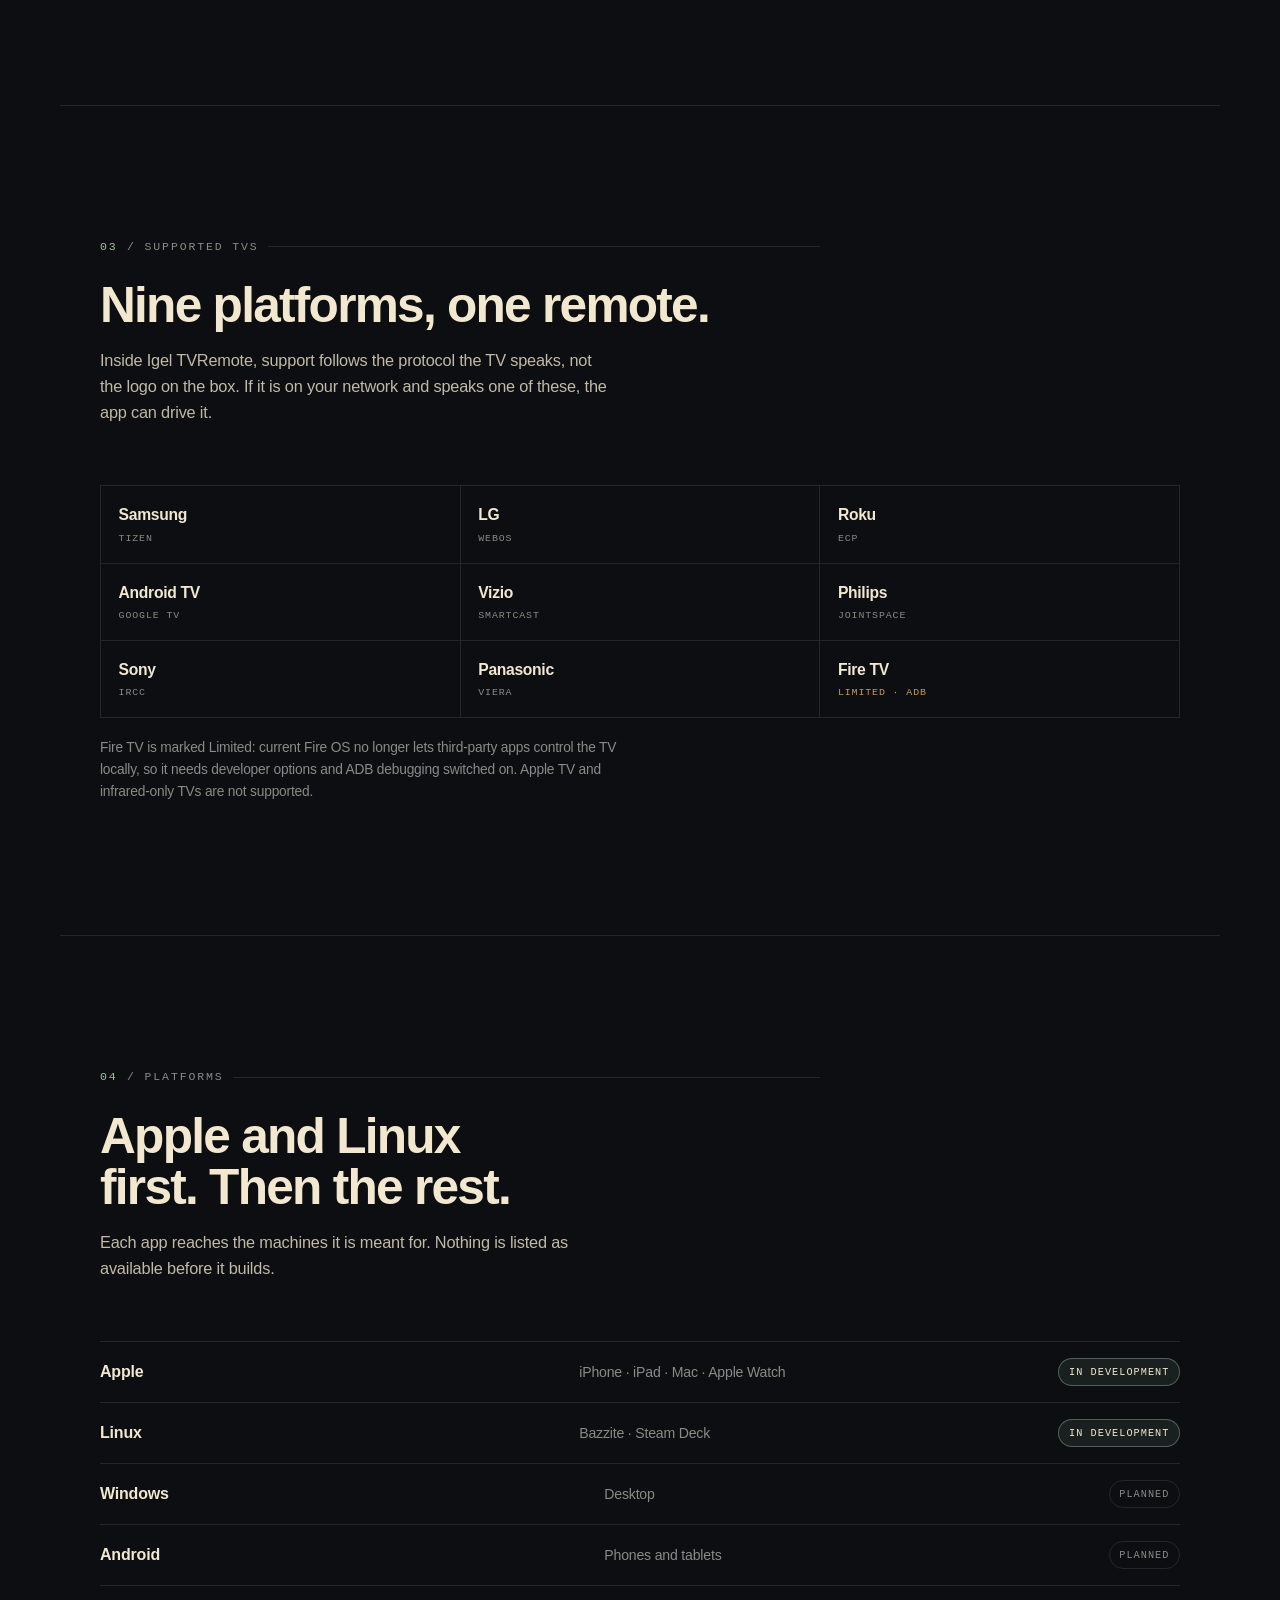
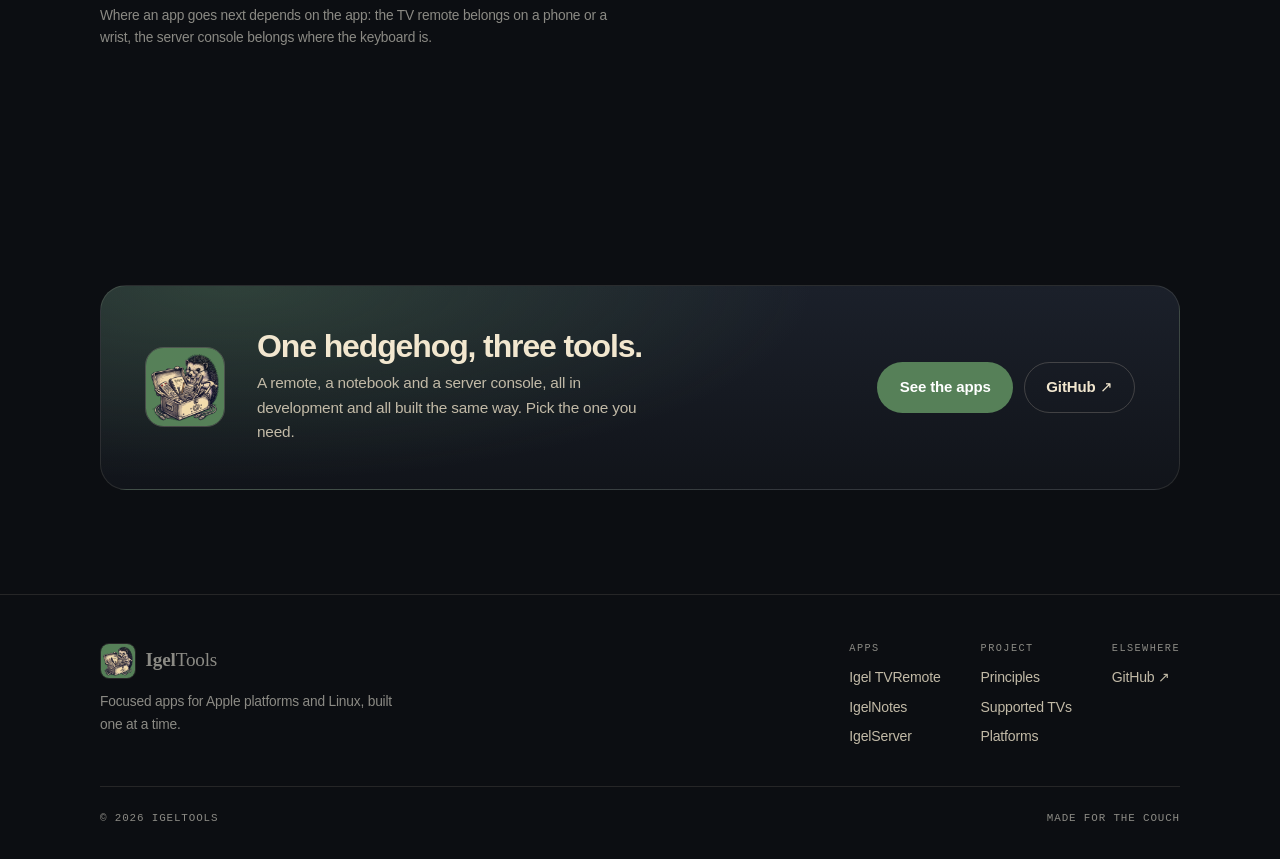
==== commit 282d71ee: "Adopt the new hedgehog icons and a green IgelTools accent - Replace the IgelTools and IgelNotes icon" ====
--- a/index.html
+++ b/index.html
@@ -44,7 +44,7 @@
       <h1>Small tools that do <em>one job</em> well.</h1>
       <p class="lede">A remote for the TVs on your Wi-Fi, a notebook that holds everything else, and a console for the server in the cupboard. Built one at a time, for Apple platforms and Linux.</p>
       <div class="hero-actions">
-        <a class="btn btn-blue" href="#apps">Explore the apps</a>
+        <a class="btn btn-green" href="#apps">Explore the apps</a>
         <a class="btn btn-ghost" href="#principles">How it is built</a>
       </div>
     </div>
@@ -52,7 +52,7 @@
     <div class="hero-art">
       <span class="glow" aria-hidden="true"></span>
       <div class="icon-card">
-        <img src="assets/icons/igeltools-512.png" alt="The IgelTools icon: an engraved hedgehog in glasses beside an open toolbox full of tools, on a deep purple field." width="512" height="512">
+        <img src="assets/icons/igeltools-512.png" alt="The IgelTools icon: an engraved hedgehog in glasses beside an open toolbox full of tools, on a deep green field." width="512" height="512">
       </div>
       <span class="chip chip-a"><span class="dot dot-live"></span> In development</span>
       <span class="chip chip-b">Three apps</span>
@@ -77,7 +77,7 @@
       <p class="section-sub">IgelTools grows slowly on purpose. An app has to earn its place before the next one starts.</p>
     </div>
 
-    <article class="app-card reveal">
+    <article class="app-card app-card--remote reveal">
       <div class="app-card-main">
         <div class="app-thumb">
           <img src="assets/icons/igeltvremote-256.png" alt="" width="112" height="112">
@@ -275,7 +275,7 @@
         <p>A remote, a notebook and a server console, all in development and all built the same way. Pick the one you need.</p>
       </div>
       <div class="cta-actions">
-        <a class="btn btn-blue" href="#apps">See the apps</a>
+        <a class="btn btn-green" href="#apps">See the apps</a>
         <a class="btn btn-ghost" href="https://github.com/Chuucommie" target="_blank" rel="noreferrer">GitHub ↗</a>
       </div>
     </div>
--- a/assets/css/style.css
+++ b/assets/css/style.css
@@ -1,6 +1,6 @@
 /* ==========================================================================
    IgelTools — site stylesheet
-   Palette taken from the Igel TVRemote icon: field blue, cream, ink.
+   Ink and cream, the IgelTools field green as brand accent, one colour per app.
    No dependencies, no build step.
    ========================================================================== */
 
@@ -14,8 +14,10 @@
   --ink-2: #c2baa7;
   --ink-3: #8b8a84;
 
-  --blue: #216de7;         /* the icon's field blue */
+  --blue: #216de7;         /* Igel TVRemote field blue */
   --blue-bright: #5c97ff;
+  --green: #568058;        /* IgelTools field green */
+  --green-bright: #9cc3a0;
   --ink-on-paper: #22262d;
 
   --line: rgba(242, 231, 207, 0.11);
@@ -66,12 +68,12 @@
 button { font: inherit; color: inherit; }
 
 ::selection {
-  background: var(--blue);
+  background: var(--green);
   color: #fff;
 }
 
 :focus-visible {
-  outline: 2px solid var(--blue-bright);
+  outline: 2px solid var(--green-bright);
   outline-offset: 3px;
   border-radius: 4px;
 }
@@ -115,7 +117,7 @@
   color: var(--ink-3);
   margin-bottom: 1.5rem;
 }
-.eyebrow .num { color: var(--blue-bright); }
+.eyebrow .num { color: var(--green-bright); }
 .eyebrow::after {
   content: "";
   flex: 1;
@@ -142,7 +144,7 @@
   display: inline-block;
   flex: none;
 }
-.dot-live { background: var(--blue-bright); box-shadow: 0 0 0 4px rgba(92, 151, 255, 0.14); }
+.dot-live { background: var(--green-bright); box-shadow: 0 0 0 4px rgba(156, 195, 160, 0.14); }
 
 /* ---------- buttons ---------- */
 
@@ -168,10 +170,10 @@
 .btn-primary:hover { background: #fffaf0; }
 
 .btn-ghost { border-color: var(--line-strong); color: var(--ink); }
-.btn-ghost:hover { border-color: rgba(92, 151, 255, 0.55); background: rgba(92, 151, 255, 0.08); }
-
-.btn-blue { background: var(--blue); color: #fff; }
-.btn-blue:hover { background: #2f7bf5; }
+.btn-ghost:hover { border-color: rgba(156, 195, 160, 0.55); background: rgba(156, 195, 160, 0.08); }
+
+.btn-green { background: var(--green); color: #fff; }
+.btn-green:hover { background: #649165; }
 
 .btn-sm { padding: 0.52rem 1rem; font-size: 0.85rem; }
 .btn-block { width: 100%; }
@@ -187,7 +189,7 @@
   padding-bottom: 3px;
   transition: color 0.18s ease, border-color 0.18s ease;
 }
-.link-quiet:hover { color: var(--ink); border-color: var(--blue-bright); }
+.link-quiet:hover { color: var(--ink); border-color: var(--green-bright); }
 
 /* ---------- header ---------- */
 
@@ -315,7 +317,7 @@
 .glow {
   position: absolute;
   inset: -12% -6%;
-  background: radial-gradient(circle at 50% 45%, rgba(33, 109, 231, 0.42), transparent 62%);
+  background: radial-gradient(circle at 50% 45%, rgba(86, 128, 88, 0.55), transparent 62%);
   filter: blur(6px);
   z-index: 0;
 }
@@ -384,25 +386,36 @@
   padding: clamp(24px, 3.4vw, 40px);
   border: 1px solid var(--line);
   border-radius: var(--radius);
+  background: linear-gradient(180deg, var(--surface), var(--bg-soft));
+}
+.app-card:hover { border-color: var(--line-strong); }
+.app-card + .app-card { margin-top: 1rem; }
+
+.app-card--remote {
   background:
     radial-gradient(120% 130% at 0% 0%, rgba(33, 109, 231, 0.13), transparent 58%),
     linear-gradient(180deg, var(--surface), var(--bg-soft));
 }
-.app-card:hover { border-color: var(--line-strong); }
-.app-card + .app-card { margin-top: 1rem; }
+.app-card--remote .app-kicker { color: var(--blue-bright); }
+.app-card--remote .badge {
+  border-color: rgba(92, 151, 255, 0.35);
+  background: rgba(92, 151, 255, 0.09);
+}
+.app-card--remote .status-list li.is-on { border-color: rgba(92, 151, 255, 0.32); }
+.app-card--remote .status-list li.is-on span { color: var(--blue-bright); }
 
 .app-card--notes {
   background:
-    radial-gradient(120% 130% at 0% 0%, rgba(91, 131, 96, 0.22), transparent 58%),
+    radial-gradient(120% 130% at 0% 0%, rgba(84, 48, 92, 0.34), transparent 58%),
     linear-gradient(180deg, var(--surface), var(--bg-soft));
 }
-.app-card--notes .app-kicker { color: #9cc3a0; }
+.app-card--notes .app-kicker { color: #c9a4d6; }
 .app-card--notes .badge {
-  border-color: rgba(156, 195, 160, 0.35);
-  background: rgba(156, 195, 160, 0.09);
-}
-.app-card--notes .status-list li.is-on { border-color: rgba(156, 195, 160, 0.32); }
-.app-card--notes .status-list li.is-on span { color: #9cc3a0; }
+  border-color: rgba(201, 164, 214, 0.35);
+  background: rgba(201, 164, 214, 0.09);
+}
+.app-card--notes .status-list li.is-on { border-color: rgba(201, 164, 214, 0.32); }
+.app-card--notes .status-list li.is-on span { color: #c9a4d6; }
 
 .app-card--server {
   background:
@@ -443,7 +456,7 @@
   font-size: 0.7rem;
   letter-spacing: 0.12em;
   text-transform: uppercase;
-  color: var(--blue-bright);
+  color: var(--green-bright);
   margin-bottom: 0.6rem;
 }
 .app-title { font-size: clamp(1.55rem, 2.6vw, 2.05rem); margin-bottom: 0.7rem; }
@@ -455,9 +468,9 @@
   gap: 0.5rem;
   align-self: start;
   padding: 0.35rem 0.75rem 0.35rem 0.6rem;
-  border: 1px solid rgba(92, 151, 255, 0.35);
+  border: 1px solid rgba(156, 195, 160, 0.35);
   border-radius: 999px;
-  background: rgba(92, 151, 255, 0.09);
+  background: rgba(156, 195, 160, 0.09);
   font-family: var(--mono);
   font-size: 0.66rem;
   letter-spacing: 0.1em;
@@ -499,8 +512,8 @@
   text-transform: uppercase;
   opacity: 0.85;
 }
-.status-list li.is-on { color: var(--ink); border-color: rgba(92, 151, 255, 0.32); }
-.status-list li.is-on span { color: var(--blue-bright); }
+.status-list li.is-on { color: var(--ink); border-color: rgba(156, 195, 160, 0.32); }
+.status-list li.is-on span { color: var(--green-bright); }
 
 .ghost-grid {
   display: grid;
@@ -548,7 +561,7 @@
   font-family: var(--mono);
   font-size: 0.68rem;
   letter-spacing: 0.14em;
-  color: var(--blue-bright);
+  color: var(--green-bright);
   display: block;
   margin-bottom: 0.9rem;
 }
@@ -614,8 +627,8 @@
 }
 .roadmap-row.is-now .roadmap-state {
   color: var(--ink);
-  border-color: rgba(92, 151, 255, 0.4);
-  background: rgba(92, 151, 255, 0.1);
+  border-color: rgba(156, 195, 160, 0.4);
+  background: rgba(156, 195, 160, 0.1);
 }
 
 /* ---------- cta ---------- */
@@ -632,7 +645,7 @@
   border-radius: 26px;
   overflow: hidden;
   background:
-    radial-gradient(90% 160% at 12% 0%, rgba(33, 109, 231, 0.28), transparent 60%),
+    radial-gradient(90% 160% at 12% 0%, rgba(86, 128, 88, 0.34), transparent 60%),
     linear-gradient(180deg, var(--surface-2), var(--bg-soft));
 }
 .cta-icon {
@@ -719,7 +732,7 @@
   aspect-ratio: 1;
   border-radius: 23%;
   border: 1px solid var(--line-strong);
-  box-shadow: 0 40px 80px -34px rgba(0, 0, 0, 0.9), 0 0 90px -30px rgba(33, 109, 231, 0.8);
+  box-shadow: 0 40px 80px -34px rgba(0, 0, 0, 0.9), 0 0 90px -30px rgba(86, 128, 88, 0.8);
 }
 .app-hero-body h1 { font-size: clamp(2.1rem, 5vw, 3.4rem); margin-block: 0.5rem 0.9rem; }
 .app-hero-body .lede { max-width: 52ch; }
@@ -743,7 +756,7 @@
   font-family: var(--mono);
   font-size: 0.66rem;
   letter-spacing: 0.14em;
-  color: var(--blue-bright);
+  color: var(--green-bright);
   display: block;
   margin-bottom: 0.8rem;
 }
@@ -774,8 +787,8 @@
   gap: 0.85rem;
   align-items: flex-start;
   padding: 1rem 1.2rem;
-  border: 1px solid rgba(92, 151, 255, 0.28);
-  background: rgba(33, 109, 231, 0.08);
+  border: 1px solid rgba(156, 195, 160, 0.3);
+  background: rgba(86, 128, 88, 0.14);
   border-radius: 14px;
   font-size: 0.9rem;
   color: var(--ink-2);
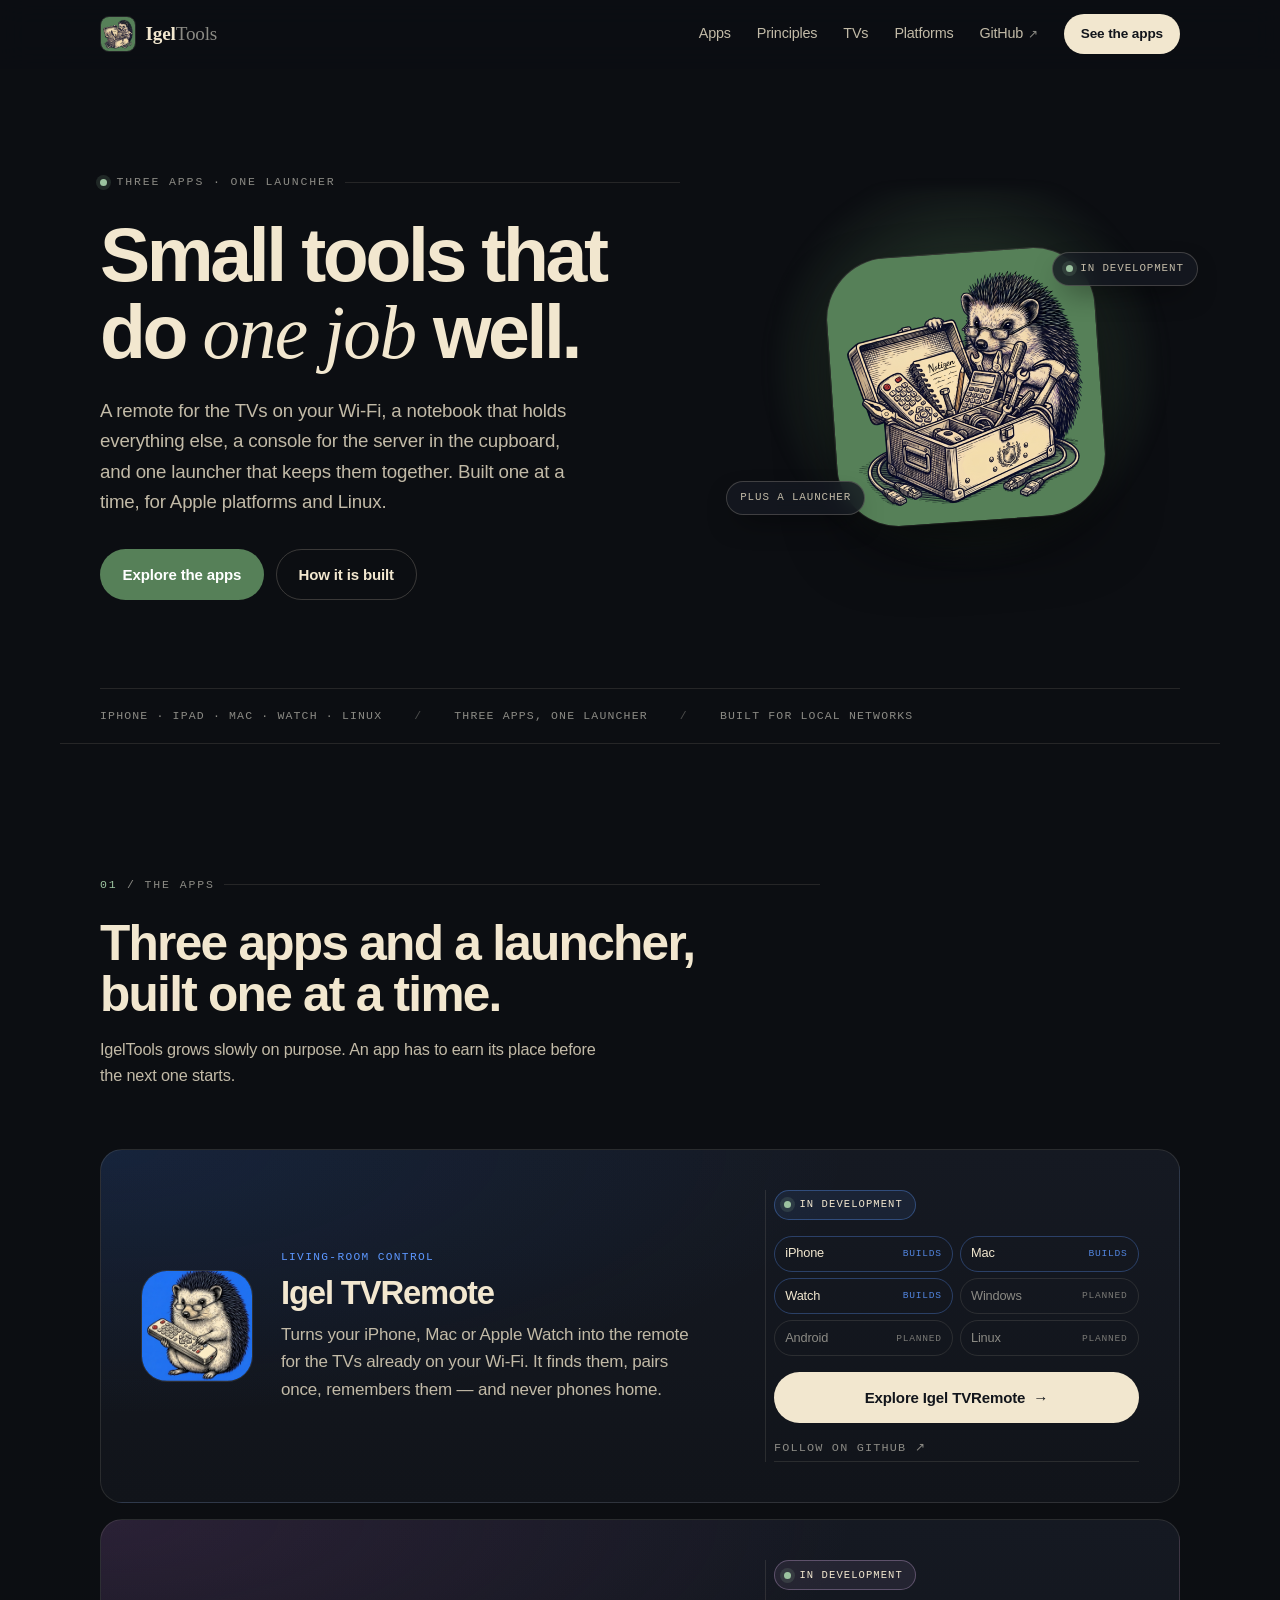
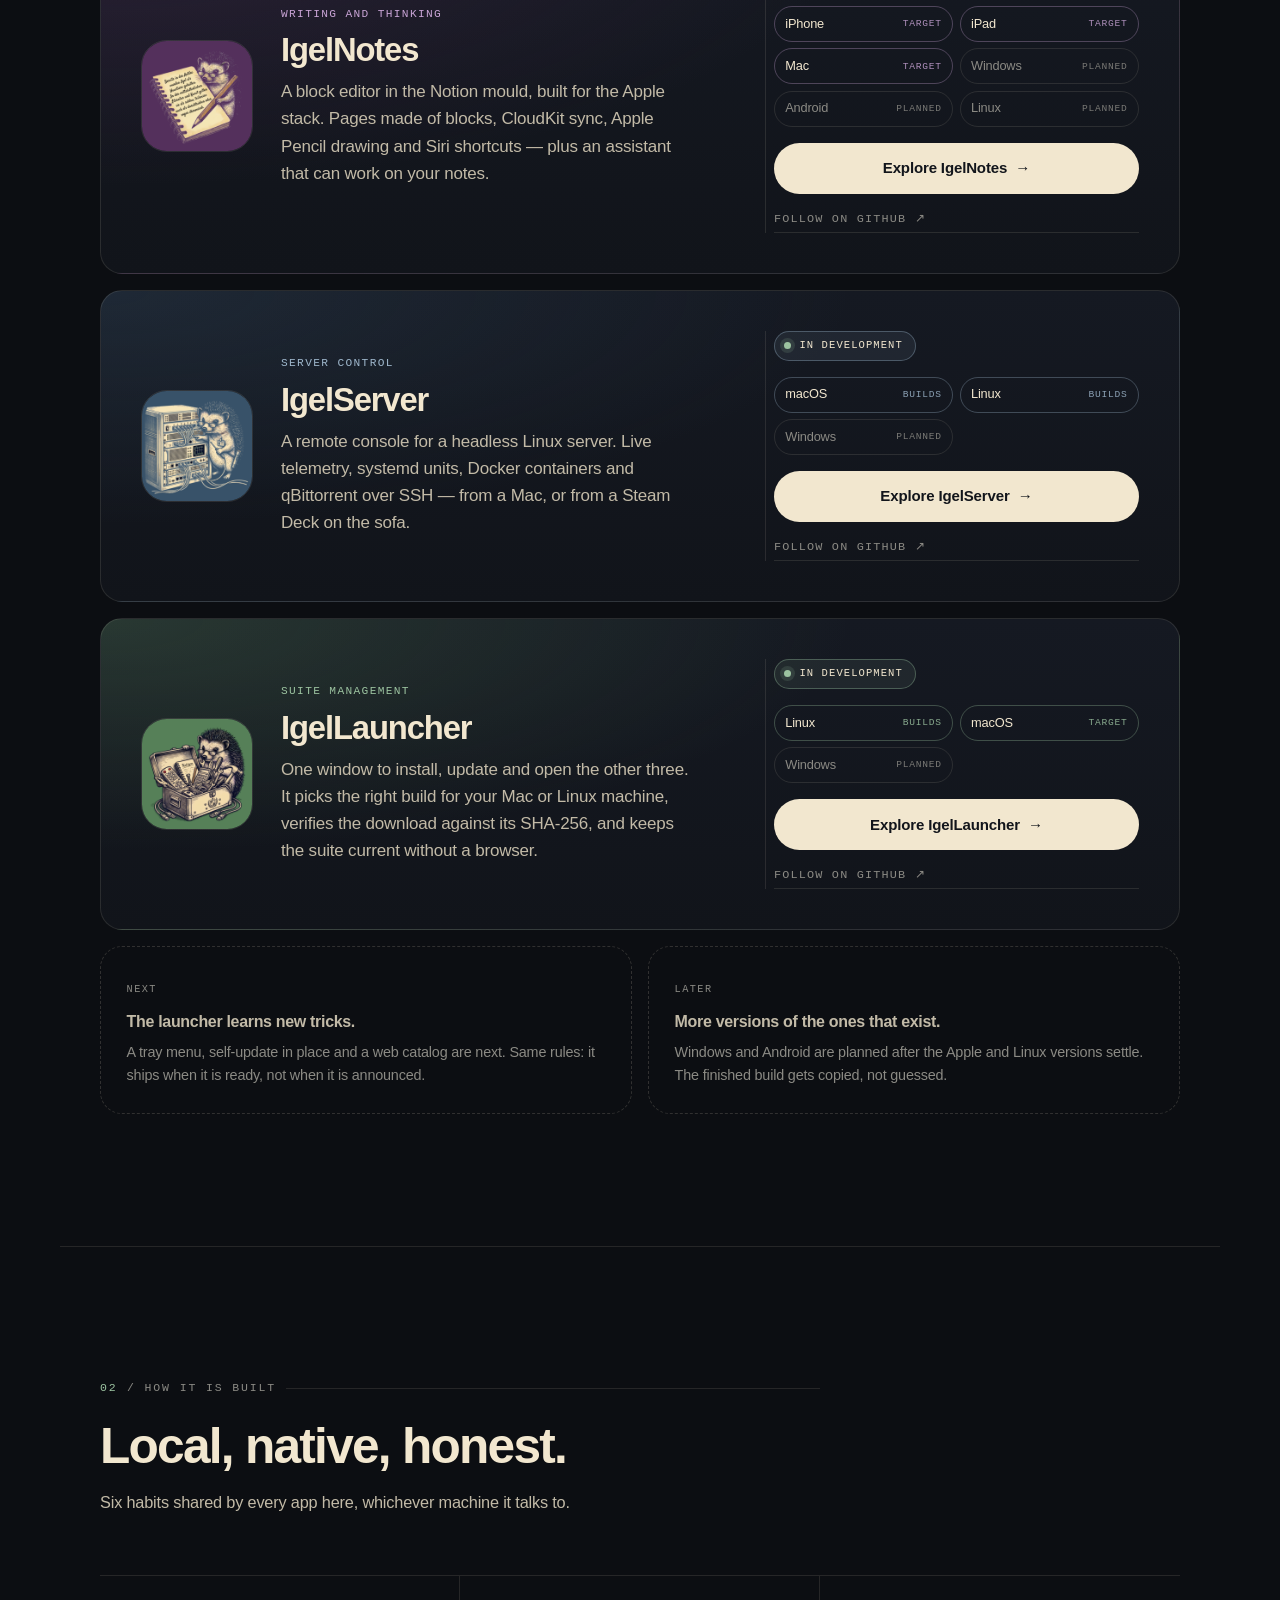
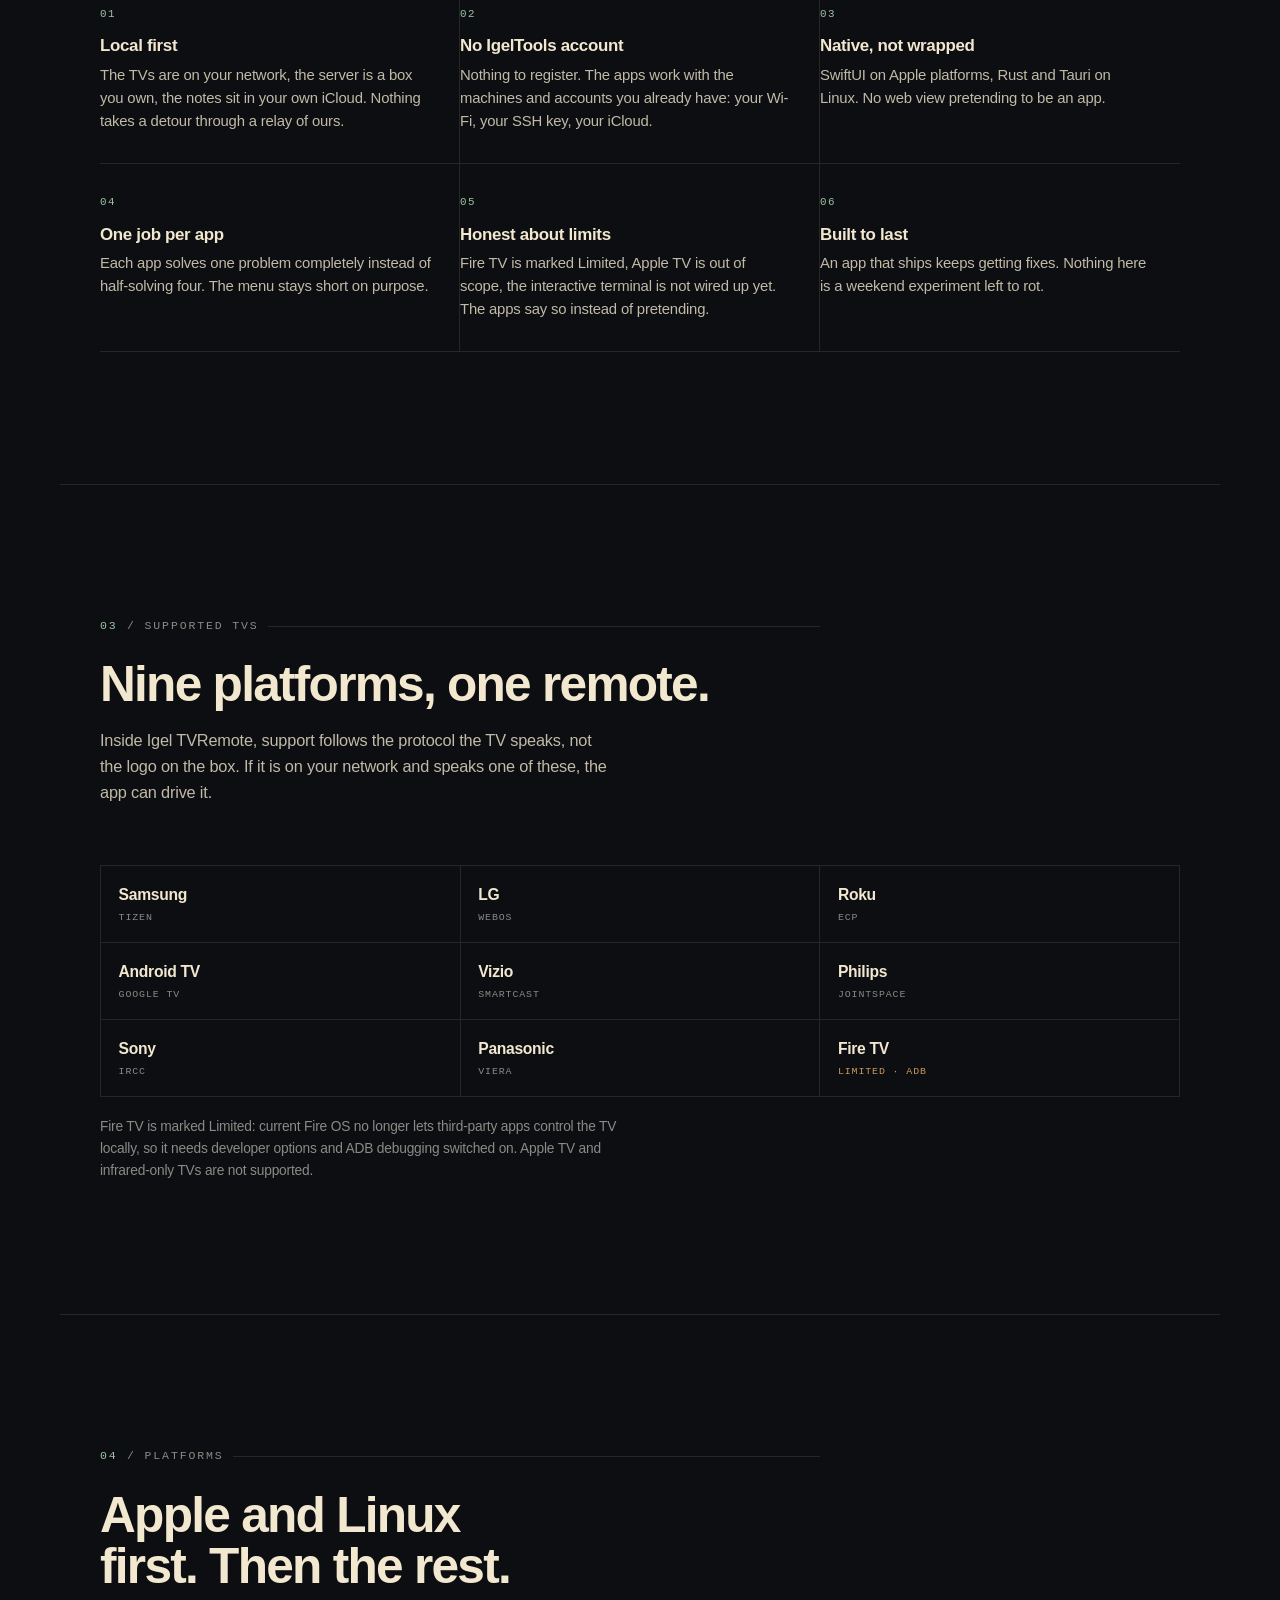
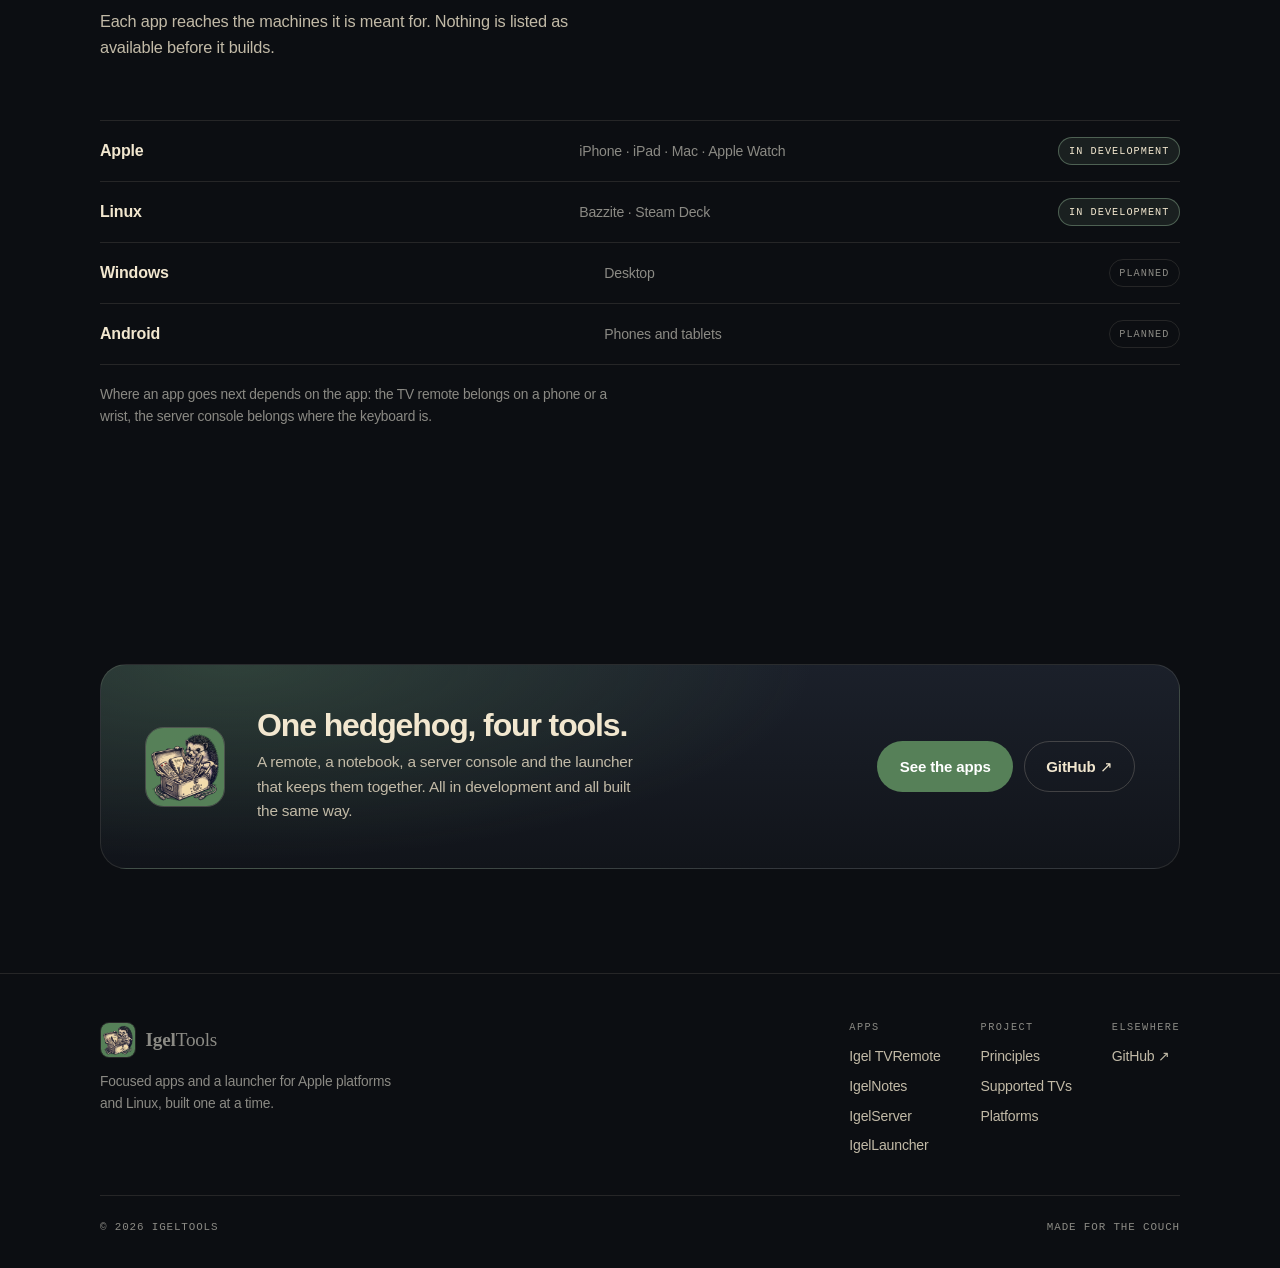
==== commit 17af8a71: "Add IgelLauncher to the suite - New apps/igellauncher.html page, in the site's palette and structure" ====
--- a/index.html
+++ b/index.html
@@ -4,12 +4,12 @@
 <meta charset="utf-8">
 <meta name="viewport" content="width=device-width, initial-scale=1">
 <title>IgelTools — Small tools that do one job well</title>
-<meta name="description" content="IgelTools builds focused apps for Apple platforms and Linux: Igel TVRemote for the TVs on your Wi-Fi, IgelNotes for everything else, IgelServer for the server in the cupboard.">
+<meta name="description" content="IgelTools builds focused apps for Apple platforms and Linux: Igel TVRemote for the TVs on your Wi-Fi, IgelNotes for everything else, IgelServer for the server in the cupboard, and IgelLauncher to keep the suite in one window.">
 <meta name="theme-color" content="#0c0e12">
 <link rel="icon" href="assets/icons/igeltools-64.png" type="image/png" sizes="64x64">
 <link rel="apple-touch-icon" href="assets/icons/igeltools-256.png">
 <meta property="og:title" content="IgelTools — Small tools that do one job well">
-<meta property="og:description" content="Three focused apps: a TV remote, a notebook and a server console.">
+<meta property="og:description" content="Three focused apps and one launcher: a TV remote, a notebook and a server console.">
 <meta property="og:type" content="website">
 <link rel="stylesheet" href="assets/css/style.css">
 </head>
@@ -40,9 +40,9 @@
   <!-- Hero -->
   <section class="hero wrap">
     <div class="hero-copy">
-      <p class="eyebrow"><span class="dot dot-live"></span> Three apps · in development</p>
+      <p class="eyebrow"><span class="dot dot-live"></span> Three apps · one launcher</p>
       <h1>Small tools that do <em>one job</em> well.</h1>
-      <p class="lede">A remote for the TVs on your Wi-Fi, a notebook that holds everything else, and a console for the server in the cupboard. Built one at a time, for Apple platforms and Linux.</p>
+      <p class="lede">A remote for the TVs on your Wi-Fi, a notebook that holds everything else, a console for the server in the cupboard, and one launcher that keeps them together. Built one at a time, for Apple platforms and Linux.</p>
       <div class="hero-actions">
         <a class="btn btn-green" href="#apps">Explore the apps</a>
         <a class="btn btn-ghost" href="#principles">How it is built</a>
@@ -55,7 +55,7 @@
         <img src="assets/icons/igeltools-512.png" alt="The IgelTools icon: an engraved hedgehog in glasses beside an open toolbox full of tools, on a deep green field." width="512" height="512">
       </div>
       <span class="chip chip-a"><span class="dot dot-live"></span> In development</span>
-      <span class="chip chip-b">Three apps</span>
+      <span class="chip chip-b">Plus a launcher</span>
     </div>
   </section>
 
@@ -63,7 +63,7 @@
     <div class="strip" role="list">
       <span role="listitem">iPhone · iPad · Mac · Watch · Linux</span>
       <span class="strip-sep" aria-hidden="true">/</span>
-      <span role="listitem">Three apps, all in development</span>
+      <span role="listitem">Three apps, one launcher</span>
       <span class="strip-sep" aria-hidden="true">/</span>
       <span role="listitem">Built for local networks</span>
     </div>
@@ -73,7 +73,7 @@
   <section class="section wrap" id="apps">
     <div class="section-head reveal">
       <p class="eyebrow"><span class="num">01</span> / The apps</p>
-      <h2>Three apps, built one at a time.</h2>
+      <h2>Three apps and a launcher, built one at a time.</h2>
       <p class="section-sub">IgelTools grows slowly on purpose. An app has to earn its place before the next one starts.</p>
     </div>
 
@@ -155,11 +155,35 @@
       </div>
     </article>
 
+    <article class="app-card app-card--launcher reveal">
+      <div class="app-card-main">
+        <div class="app-thumb">
+          <img src="assets/icons/igeltools-256.png" alt="" width="112" height="112">
+        </div>
+        <div>
+          <p class="app-kicker">Suite management</p>
+          <h3 class="app-title">IgelLauncher</h3>
+          <p class="app-desc">One window to install, update and open the other three. It picks the right build for your Mac or Linux machine, verifies the download against its SHA-256, and keeps the suite current without a browser.</p>
+        </div>
+      </div>
+
+      <div class="app-side">
+        <span class="badge"><span class="dot dot-live"></span> In development</span>
+        <ul class="status-list">
+          <li class="is-on">Linux <span>Builds</span></li>
+          <li class="is-on">macOS <span>Target</span></li>
+          <li>Windows <span>Planned</span></li>
+        </ul>
+        <a class="btn btn-primary btn-block" href="apps/igellauncher.html">Explore IgelLauncher <span aria-hidden="true">→</span></a>
+        <a class="link-quiet" href="https://github.com/Chuucommie" target="_blank" rel="noreferrer">Follow on GitHub ↗</a>
+      </div>
+    </article>
+
     <div class="ghost-grid reveal">
       <div class="ghost-card">
         <span class="ghost-tag">Next</span>
-        <h4>A fourth tool is in the workshop.</h4>
-        <p>Same rules, one clear job. It ships when it is ready, not when it is announced.</p>
+        <h4>The launcher learns new tricks.</h4>
+        <p>A tray menu, self-update in place and a web catalog are next. Same rules: it ships when it is ready, not when it is announced.</p>
       </div>
       <div class="ghost-card">
         <span class="ghost-tag">Later</span>
@@ -271,8 +295,8 @@
     <div class="cta-inner reveal">
       <img class="cta-icon" src="assets/icons/igeltools-256.png" alt="" width="80" height="80">
       <div class="cta-body">
-        <h2>One hedgehog, three tools.</h2>
-        <p>A remote, a notebook and a server console, all in development and all built the same way. Pick the one you need.</p>
+        <h2>One hedgehog, four tools.</h2>
+        <p>A remote, a notebook, a server console and the launcher that keeps them together. All in development and all built the same way.</p>
       </div>
       <div class="cta-actions">
         <a class="btn btn-green" href="#apps">See the apps</a>
@@ -291,7 +315,7 @@
           <img class="brand-mark" src="assets/icons/igeltools-256.png" alt="" width="256" height="256">
           <span class="brand-word">Igel<span>Tools</span></span>
         </a>
-        <p>Focused apps for Apple platforms and Linux, built one at a time.</p>
+        <p>Focused apps and a launcher for Apple platforms and Linux, built one at a time.</p>
       </div>
       <div class="footer-cols">
         <div class="footer-col">
@@ -300,6 +324,7 @@
             <li><a href="apps/igeltvremote.html">Igel TVRemote</a></li>
             <li><a href="apps/igelnotes.html">IgelNotes</a></li>
             <li><a href="apps/igelserver.html">IgelServer</a></li>
+            <li><a href="apps/igellauncher.html">IgelLauncher</a></li>
           </ul>
         </div>
         <div class="footer-col">
--- a/assets/css/style.css
+++ b/assets/css/style.css
@@ -429,6 +429,13 @@
 }
 .app-card--server .status-list li.is-on { border-color: rgba(159, 184, 205, 0.32); }
 .app-card--server .status-list li.is-on span { color: #9fb8cd; }
+
+.app-card--launcher {
+  background:
+    radial-gradient(120% 130% at 0% 0%, rgba(86, 128, 88, 0.3), transparent 58%),
+    linear-gradient(180deg, var(--surface), var(--bg-soft));
+}
+.app-card--launcher .app-kicker { color: var(--green-bright); }
 
 code {
   font-family: var(--mono);
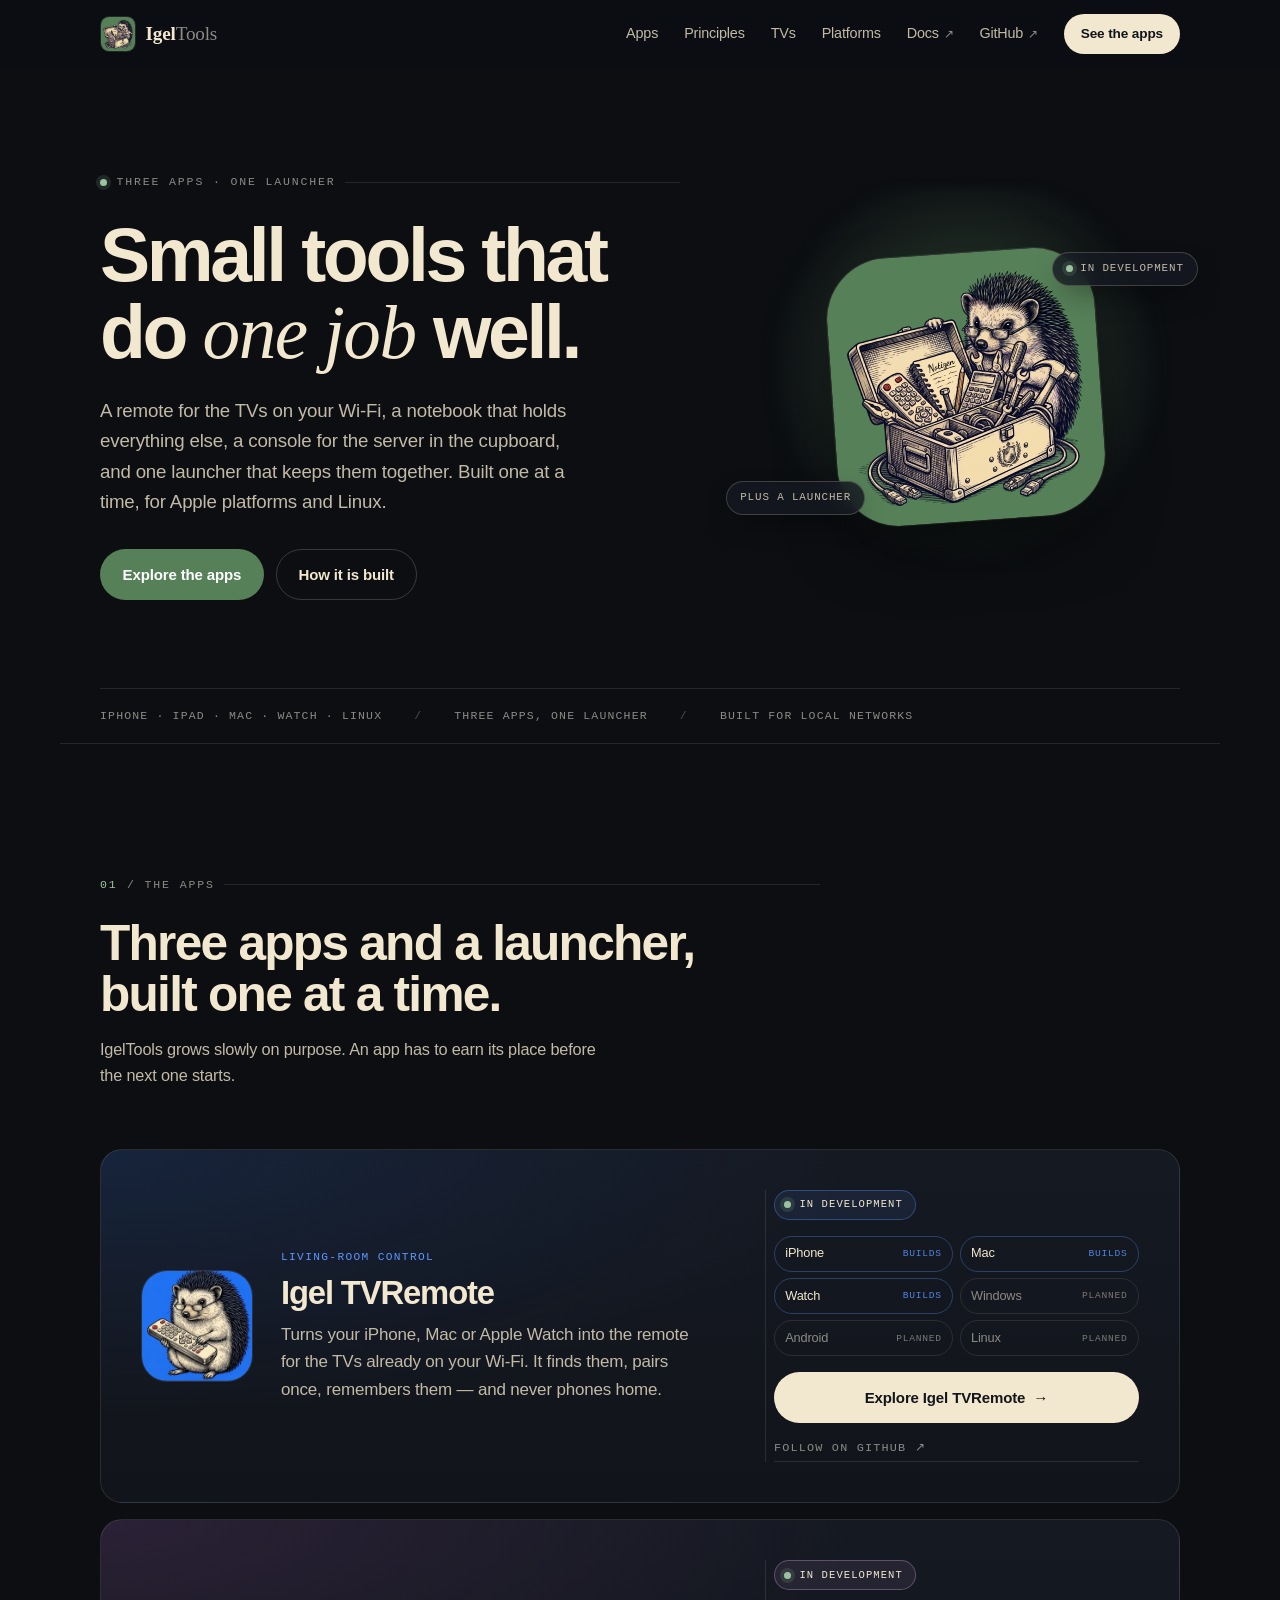
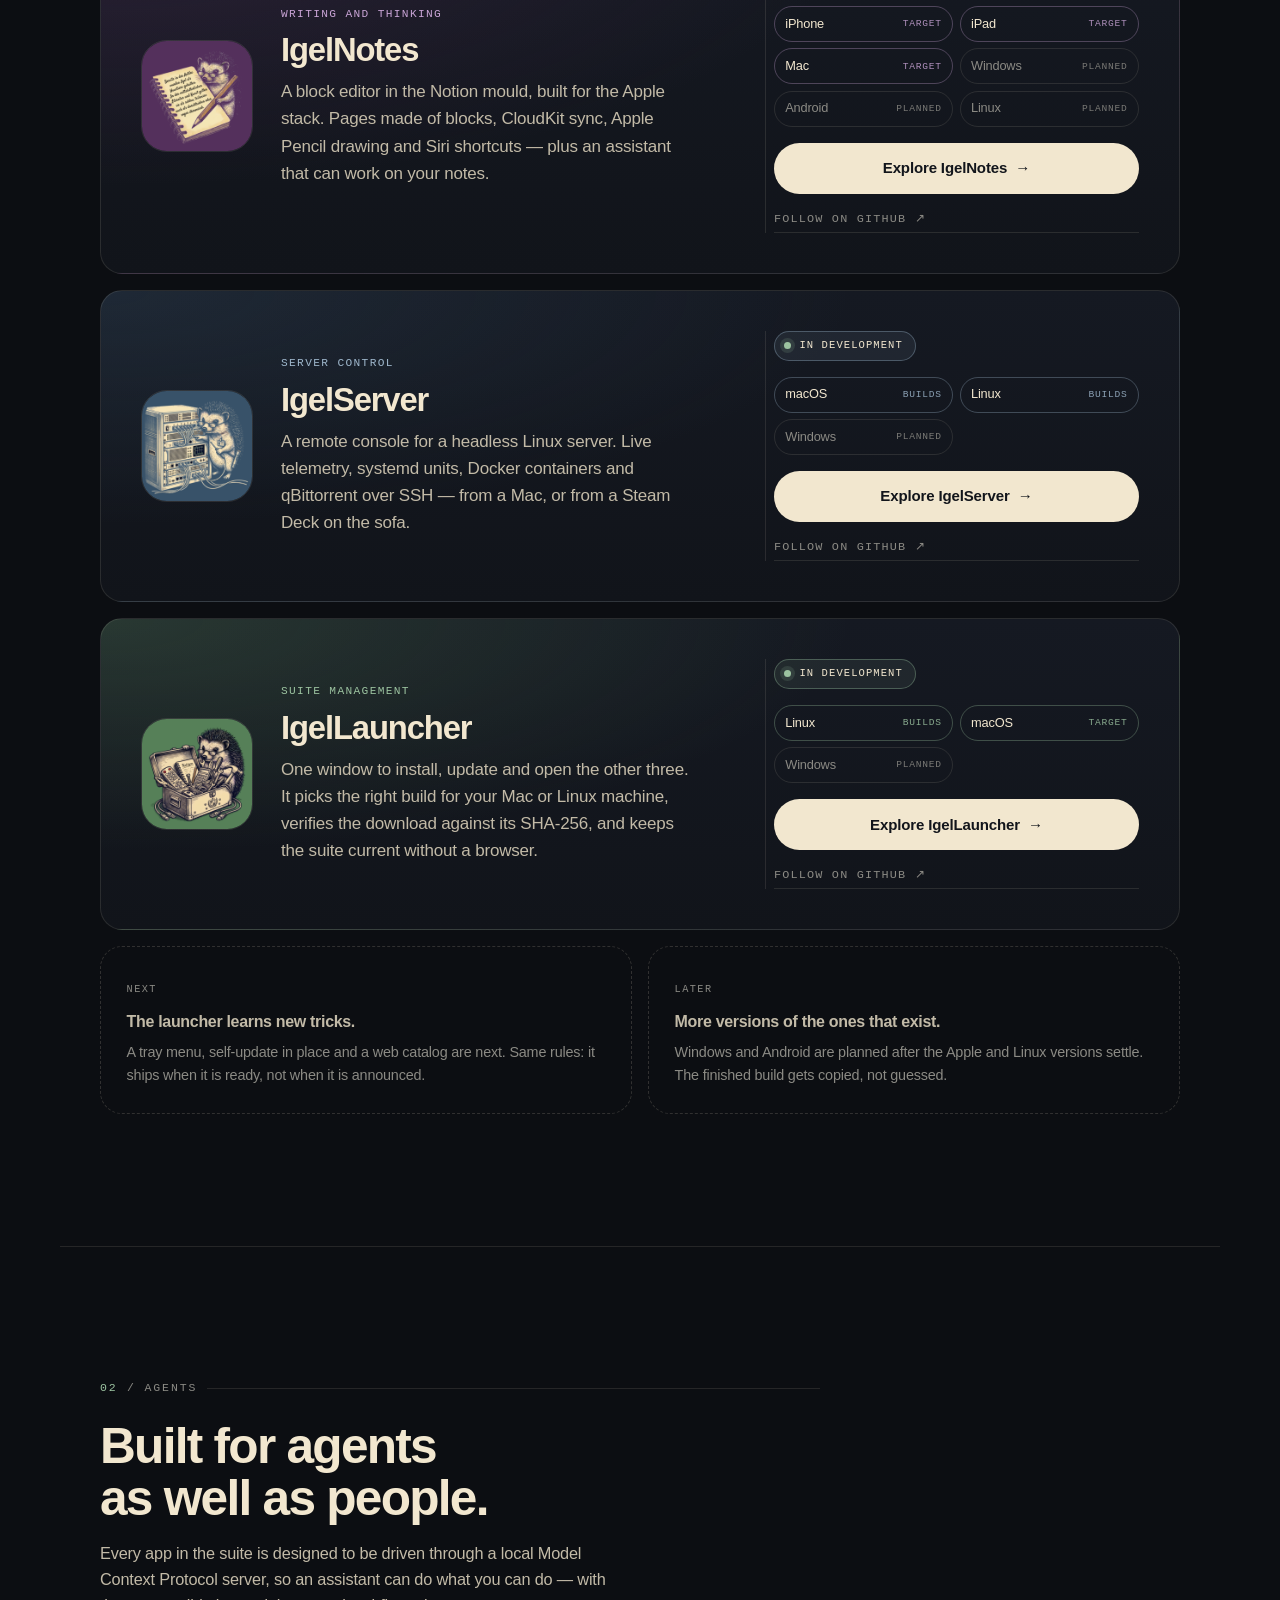
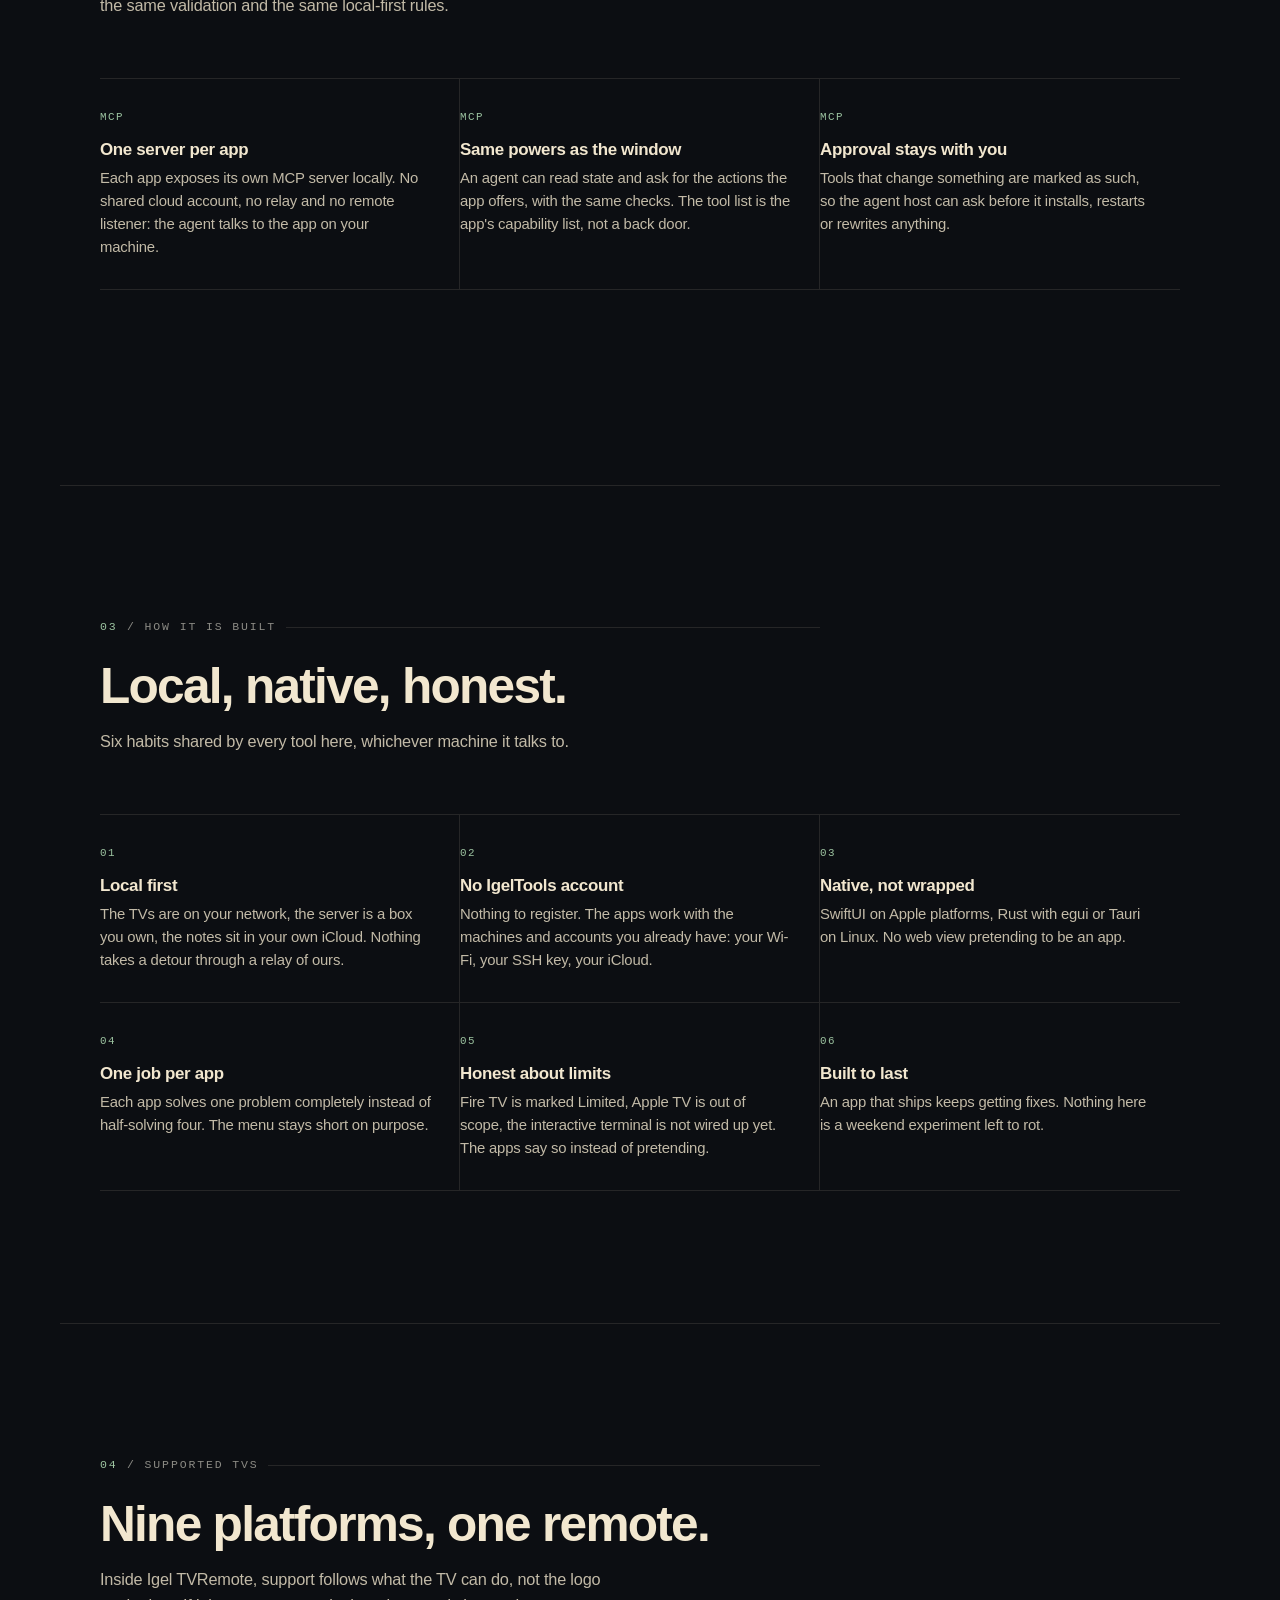
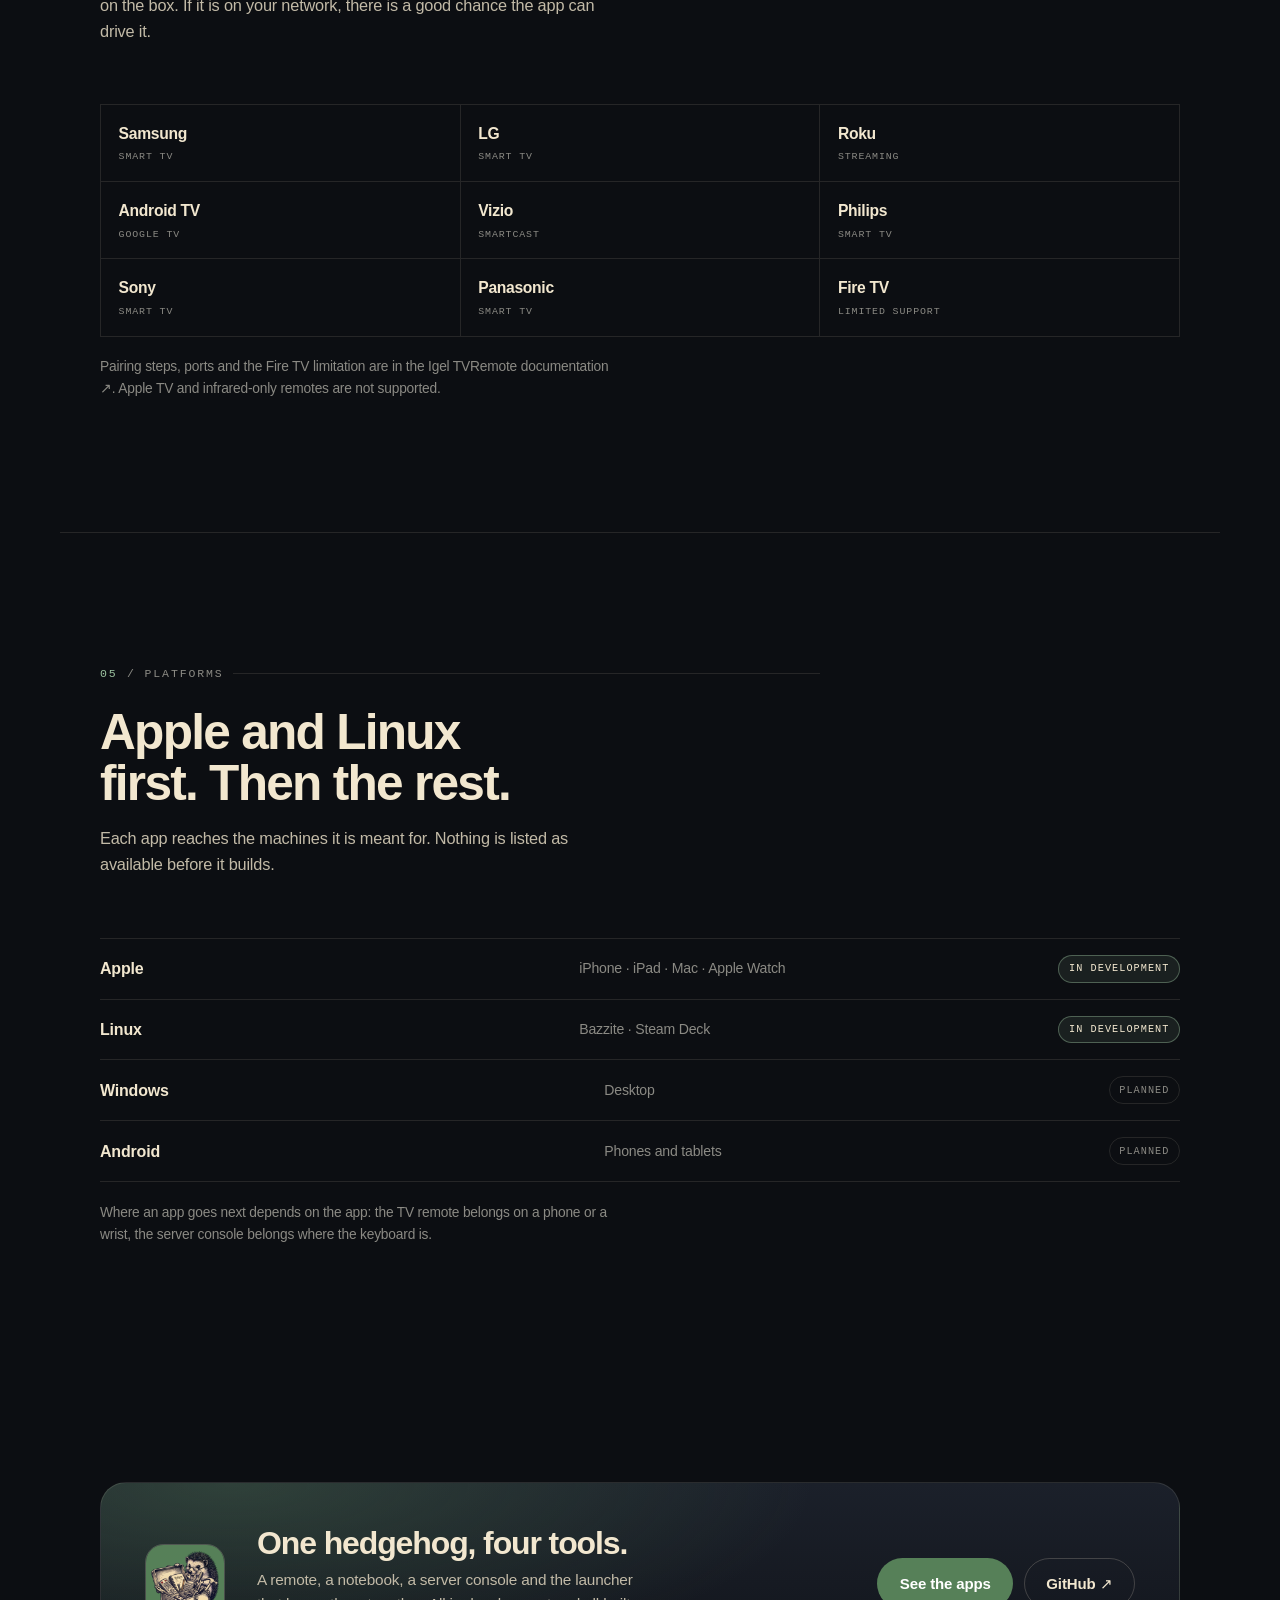
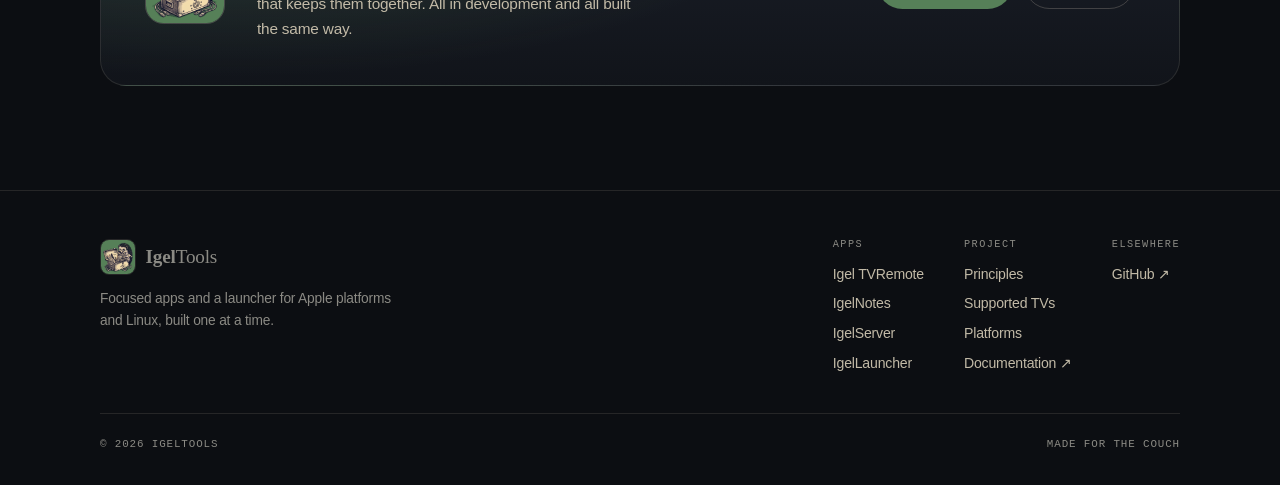
==== commit dee95674: "Make the site marketing-only and link the documentation - Remove the technical Details sections and " ====
--- a/index.html
+++ b/index.html
@@ -28,6 +28,7 @@
       <a href="#principles">Principles</a>
       <a href="#tvs">TVs</a>
       <a href="#platforms">Platforms</a>
+      <a class="nav-ext" href="https://chuucommie.github.io/IgelTools-docs/" target="_blank" rel="noreferrer">Docs <span aria-hidden="true">↗</span></a>
       <!-- Point these at each repository once it is public. -->
       <a class="nav-ext" href="https://github.com/Chuucommie" target="_blank" rel="noreferrer">GitHub <span aria-hidden="true">↗</span></a>
       <a class="btn btn-primary btn-sm" href="#apps">See the apps</a>
@@ -193,12 +194,41 @@
     </div>
   </section>
 
-  <!-- 02 · Principles -->
+  <!-- 02 · Agents -->
+  <section class="section wrap" id="agents">
+    <div class="section-head reveal">
+      <p class="eyebrow"><span class="num">02</span> / Agents</p>
+      <h2>Built for agents as well as people.</h2>
+      <p class="section-sub">Every app in the suite is designed to be driven through a local Model Context Protocol server, so an assistant can do what you can do — with the same validation and the same local-first rules.</p>
+    </div>
+
+    <div class="principles reveal">
+      <div class="principle">
+        <span class="principle-num">MCP</span>
+        <h3>One server per app</h3>
+        <p>Each app exposes its own MCP server locally. No shared cloud account, no relay and no remote listener: the agent talks to the app on your machine.</p>
+      </div>
+      <div class="principle">
+        <span class="principle-num">MCP</span>
+        <h3>Same powers as the window</h3>
+        <p>An agent can read state and ask for the actions the app offers, with the same checks. The tool list is the app's capability list, not a back door.</p>
+      </div>
+      <div class="principle">
+        <span class="principle-num">MCP</span>
+        <h3>Approval stays with you</h3>
+        <p>Tools that change something are marked as such, so the agent host can ask before it installs, restarts or rewrites anything.</p>
+      </div>
+    </div>
+
+    <p class="note reveal">Tool schemas, security rules and client setup live in the documentation: <a href="https://chuucommie.github.io/IgelTools-docs/mcp/" target="_blank" rel="noreferrer">Read the MCP docs ↗</a>.</p>
+  </section>
+
+  <!-- 03 · Principles -->
   <section class="section wrap" id="principles">
     <div class="section-head reveal">
-      <p class="eyebrow"><span class="num">02</span> / How it is built</p>
+      <p class="eyebrow"><span class="num">03</span> / How it is built</p>
       <h2>Local, native, honest.</h2>
-      <p class="section-sub">Six habits shared by every app here, whichever machine it talks to.</p>
+      <p class="section-sub">Six habits shared by every tool here, whichever machine it talks to.</p>
     </div>
 
     <div class="principles reveal">
@@ -215,7 +245,7 @@
       <div class="principle">
         <span class="principle-num">03</span>
         <h3>Native, not wrapped</h3>
-        <p>SwiftUI on Apple platforms, Rust and Tauri on Linux. No web view pretending to be an app.</p>
+        <p>SwiftUI on Apple platforms, Rust with egui or Tauri on Linux. No web view pretending to be an app.</p>
       </div>
       <div class="principle">
         <span class="principle-num">04</span>
@@ -235,32 +265,32 @@
     </div>
   </section>
 
-  <!-- 03 · TVs -->
+  <!-- 04 · TVs -->
   <section class="section wrap" id="tvs">
     <div class="section-head reveal">
-      <p class="eyebrow"><span class="num">03</span> / Supported TVs</p>
+      <p class="eyebrow"><span class="num">04</span> / Supported TVs</p>
       <h2>Nine platforms, one remote.</h2>
-      <p class="section-sub">Inside Igel TVRemote, support follows the protocol the TV speaks, not the logo on the box. If it is on your network and speaks one of these, the app can drive it.</p>
+      <p class="section-sub">Inside Igel TVRemote, support follows what the TV can do, not the logo on the box. If it is on your network, there is a good chance the app can drive it.</p>
     </div>
 
     <div class="brands reveal">
-      <div class="brand-cell"><strong>Samsung</strong><span>Tizen</span></div>
-      <div class="brand-cell"><strong>LG</strong><span>webOS</span></div>
-      <div class="brand-cell"><strong>Roku</strong><span>ECP</span></div>
+      <div class="brand-cell"><strong>Samsung</strong><span>Smart TV</span></div>
+      <div class="brand-cell"><strong>LG</strong><span>Smart TV</span></div>
+      <div class="brand-cell"><strong>Roku</strong><span>Streaming</span></div>
       <div class="brand-cell"><strong>Android TV</strong><span>Google TV</span></div>
       <div class="brand-cell"><strong>Vizio</strong><span>SmartCast</span></div>
-      <div class="brand-cell"><strong>Philips</strong><span>jointSPACE</span></div>
-      <div class="brand-cell"><strong>Sony</strong><span>IRCC</span></div>
-      <div class="brand-cell"><strong>Panasonic</strong><span>VIERA</span></div>
-      <div class="brand-cell is-limited"><strong>Fire TV</strong><span>Limited · ADB</span></div>
-    </div>
-    <p class="note reveal">Fire TV is marked Limited: current Fire OS no longer lets third-party apps control the TV locally, so it needs developer options and ADB debugging switched on. Apple TV and infrared-only TVs are not supported.</p>
-  </section>
-
-  <!-- 04 · Platforms -->
+      <div class="brand-cell"><strong>Philips</strong><span>Smart TV</span></div>
+      <div class="brand-cell"><strong>Sony</strong><span>Smart TV</span></div>
+      <div class="brand-cell"><strong>Panasonic</strong><span>Smart TV</span></div>
+      <div class="brand-cell"><strong>Fire TV</strong><span>Limited support</span></div>
+    </div>
+    <p class="note reveal">Pairing steps, ports and the Fire TV limitation are in the <a href="https://chuucommie.github.io/IgelTools-docs/apps/igeltvremote.html" target="_blank" rel="noreferrer">Igel TVRemote documentation ↗</a>. Apple TV and infrared-only remotes are not supported.</p>
+  </section>
+
+  <!-- 05 · Platforms -->
   <section class="section wrap" id="platforms">
     <div class="section-head reveal">
-      <p class="eyebrow"><span class="num">04</span> / Platforms</p>
+      <p class="eyebrow"><span class="num">05</span> / Platforms</p>
       <h2>Apple and Linux first. Then the rest.</h2>
       <p class="section-sub">Each app reaches the machines it is meant for. Nothing is listed as available before it builds.</p>
     </div>
@@ -333,6 +363,7 @@
             <li><a href="#principles">Principles</a></li>
             <li><a href="#tvs">Supported TVs</a></li>
             <li><a href="#platforms">Platforms</a></li>
+            <li><a href="https://chuucommie.github.io/IgelTools-docs/" target="_blank" rel="noreferrer">Documentation ↗</a></li>
           </ul>
         </div>
         <div class="footer-col">
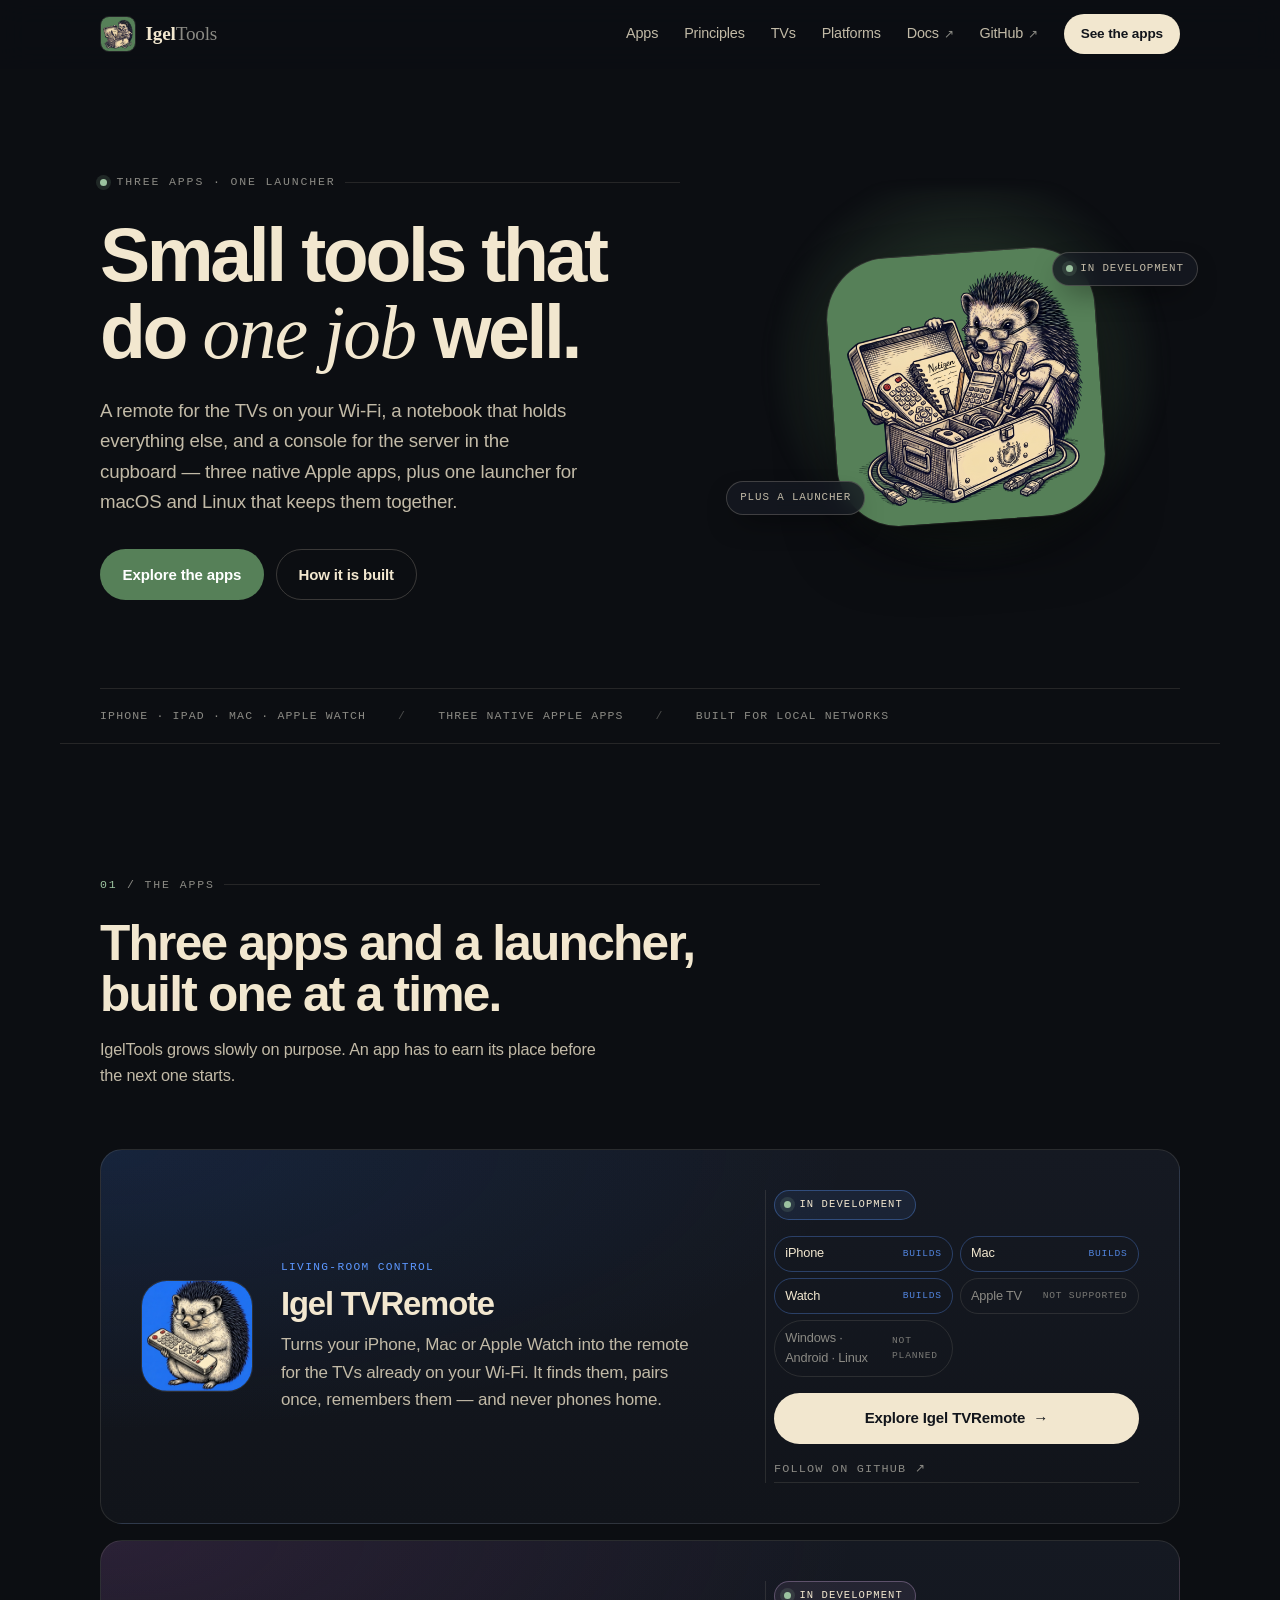
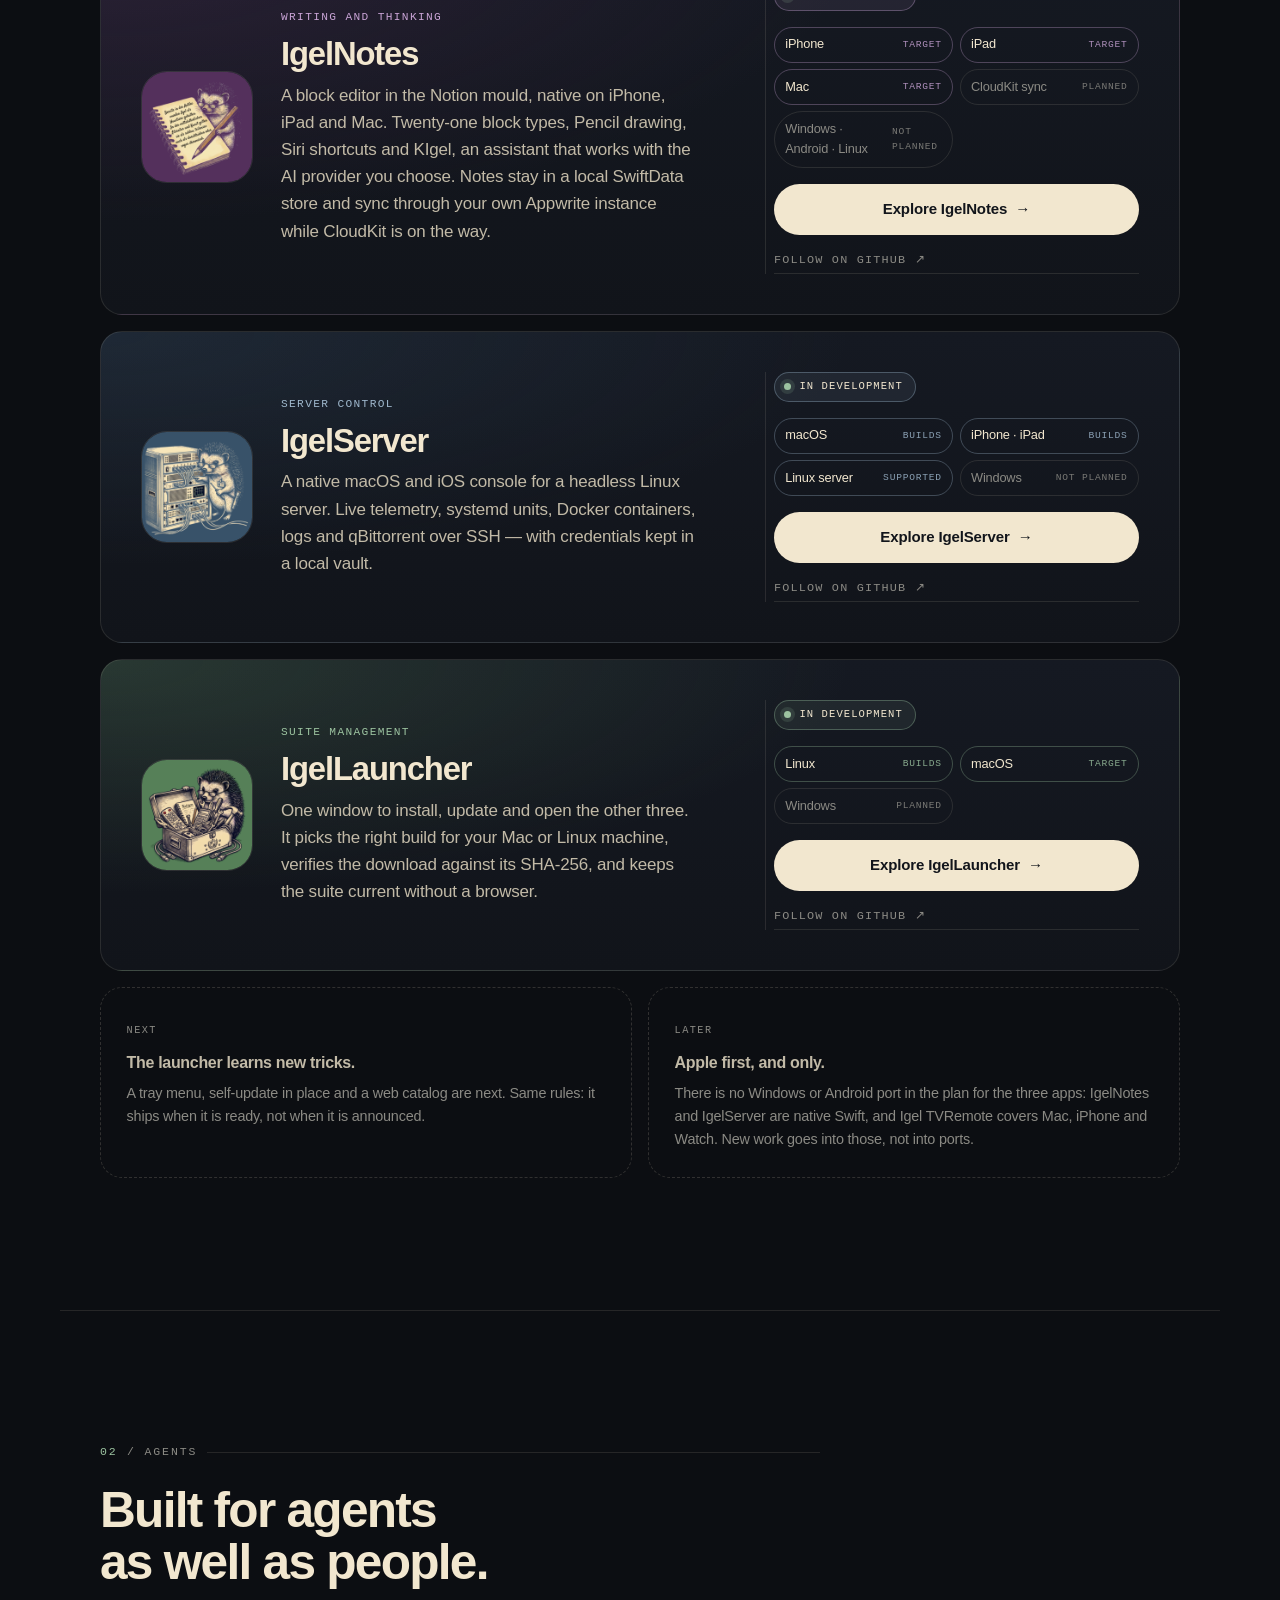
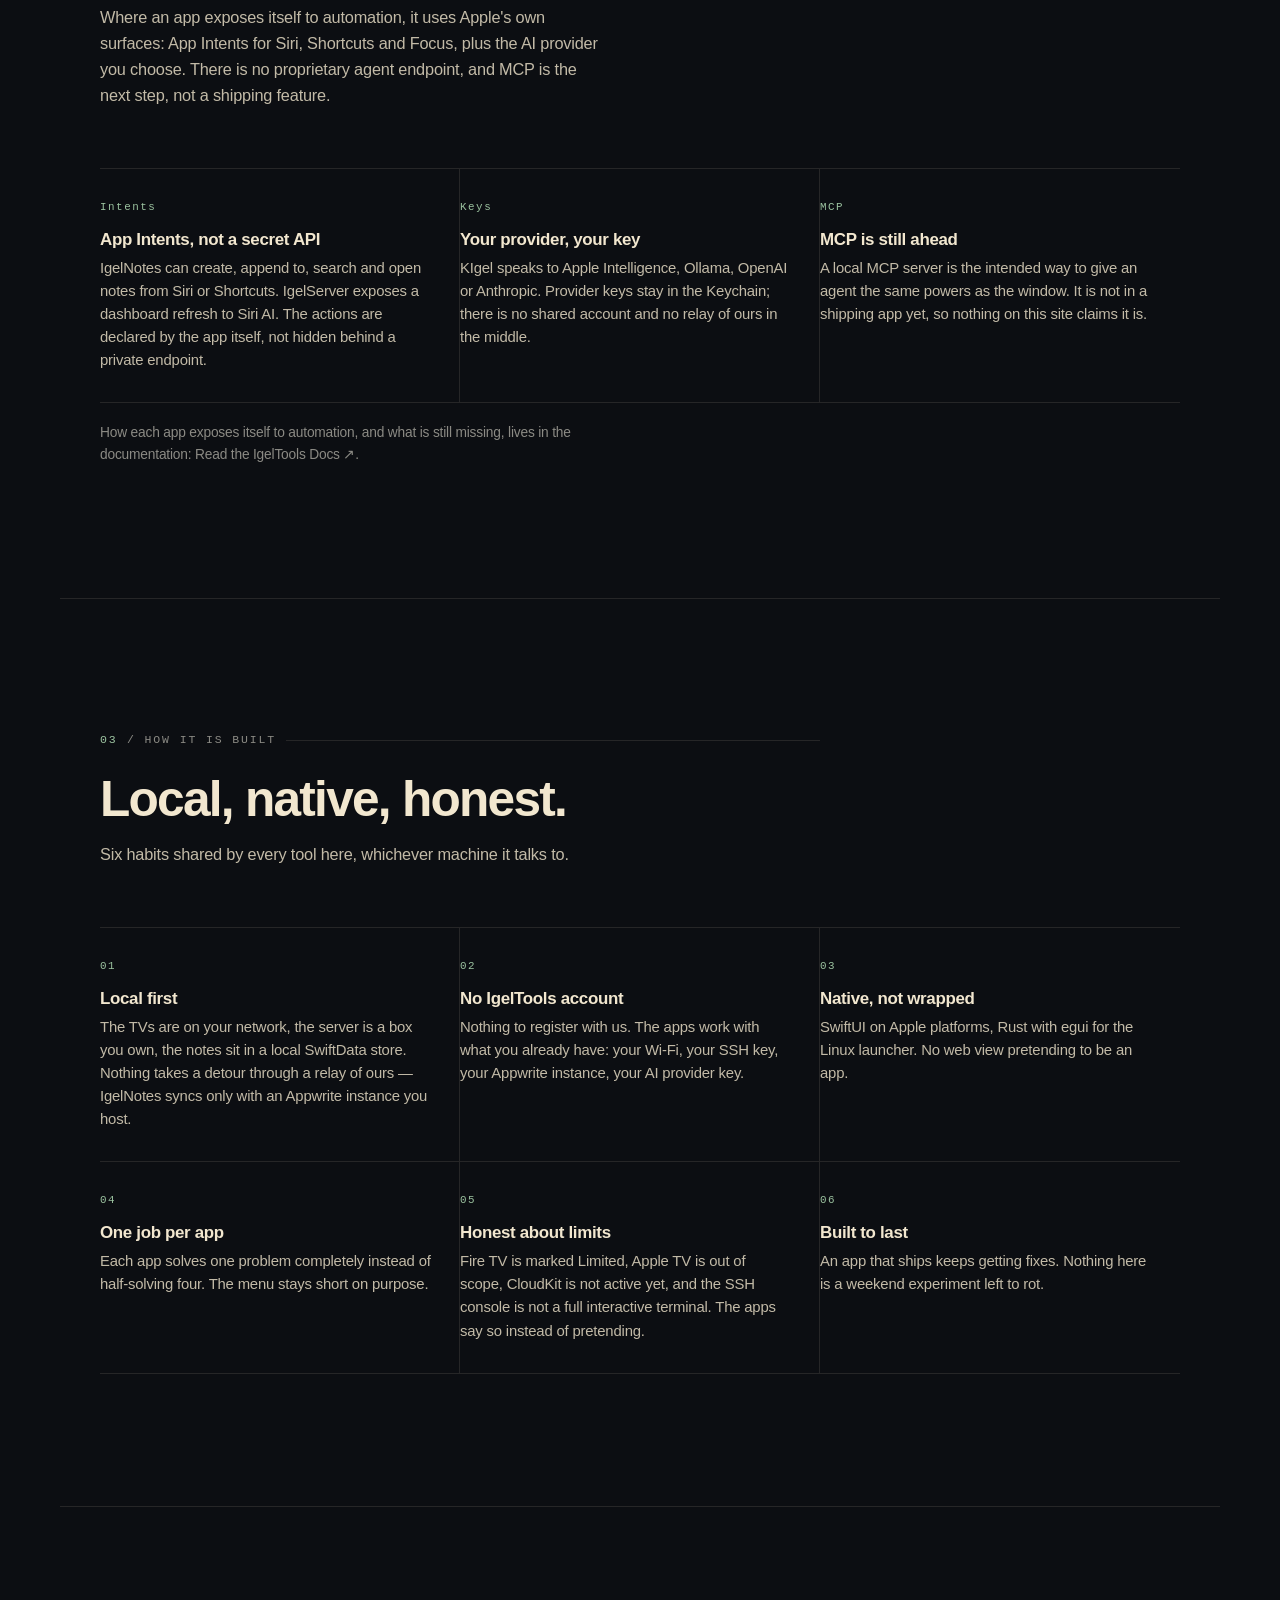
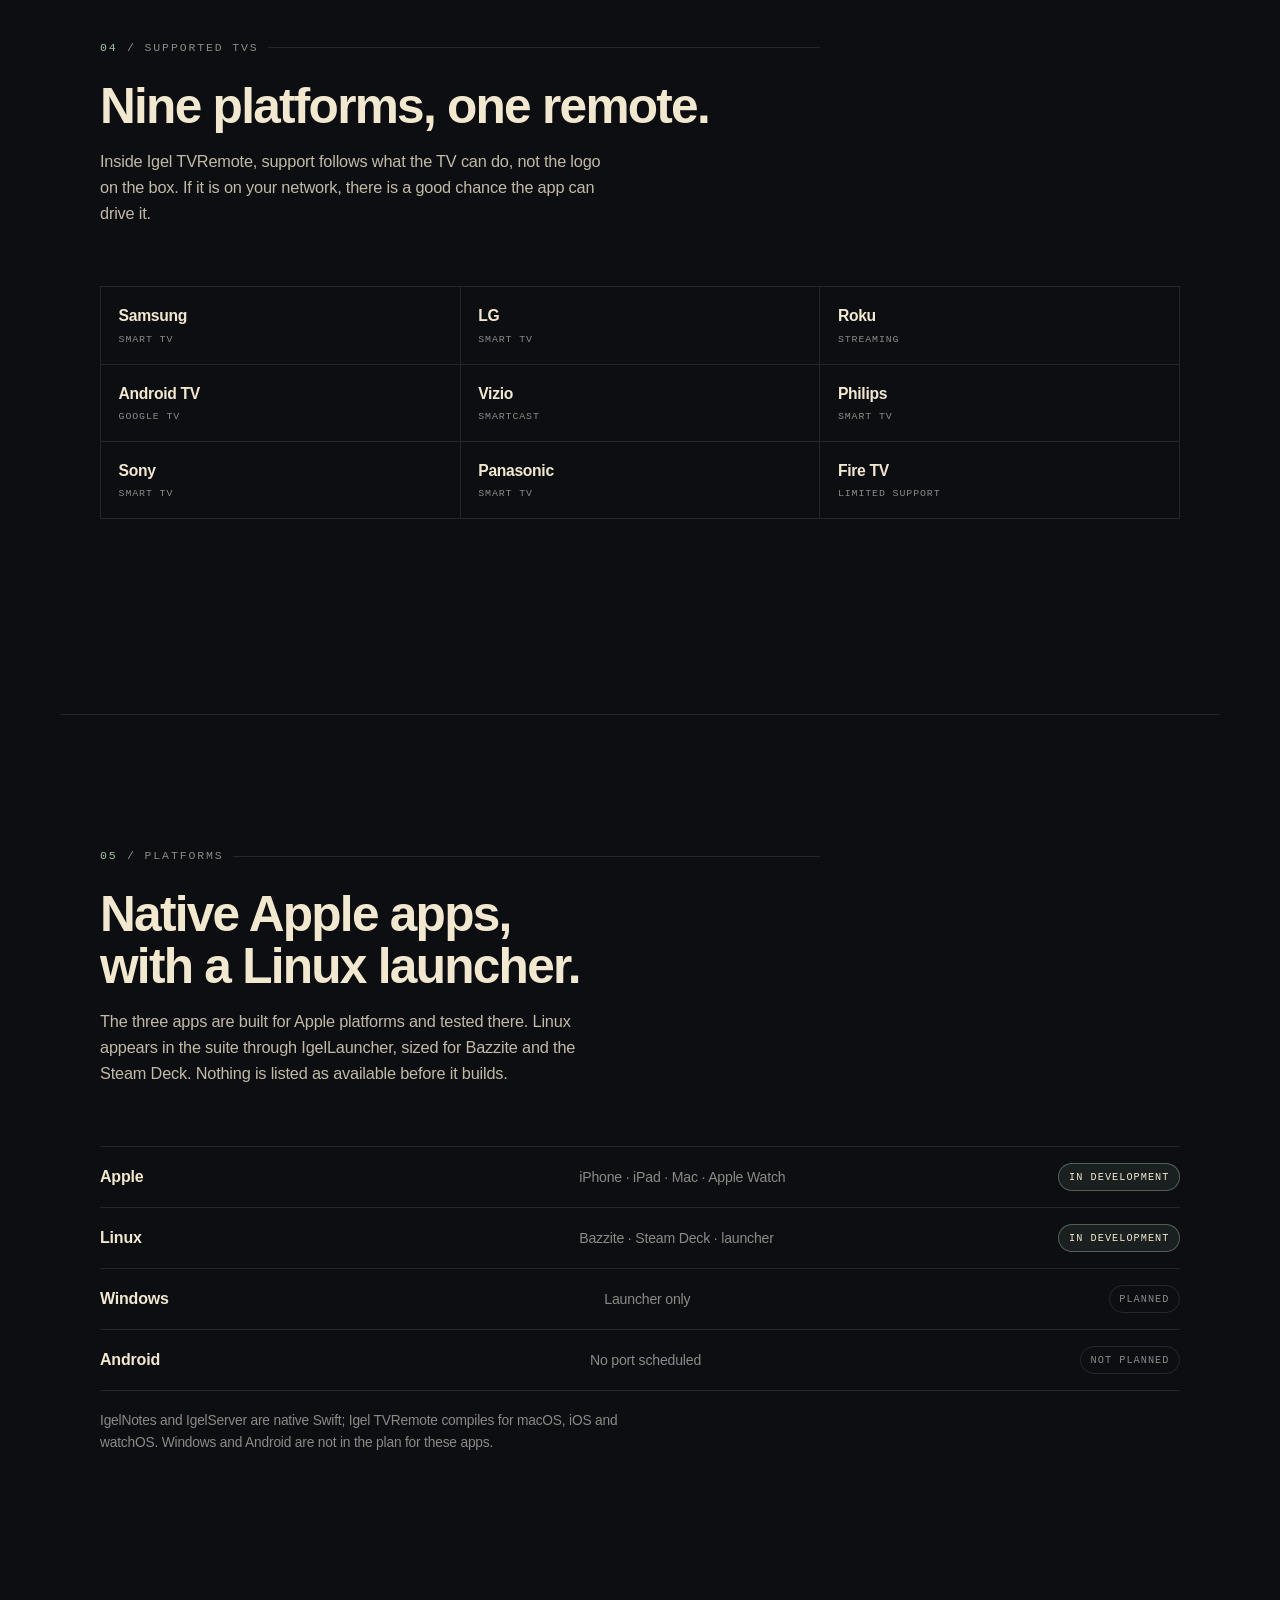
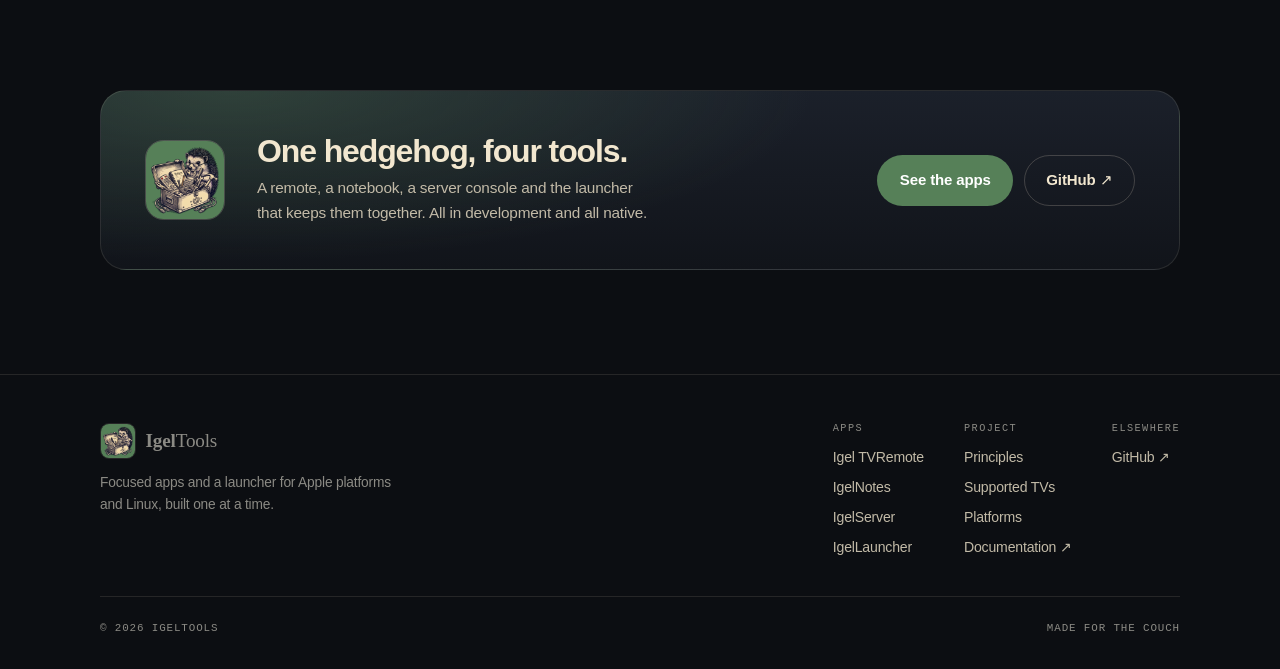
==== commit 53ce44e2: "Update the app pages to the current local state" ====
--- a/index.html
+++ b/index.html
@@ -4,7 +4,7 @@
 <meta charset="utf-8">
 <meta name="viewport" content="width=device-width, initial-scale=1">
 <title>IgelTools — Small tools that do one job well</title>
-<meta name="description" content="IgelTools builds focused apps for Apple platforms and Linux: Igel TVRemote for the TVs on your Wi-Fi, IgelNotes for everything else, IgelServer for the server in the cupboard, and IgelLauncher to keep the suite in one window.">
+<meta name="description" content="IgelTools builds focused native apps for Apple platforms: Igel TVRemote for the TVs on your Wi-Fi, IgelNotes for everything else, IgelServer for the server in the cupboard, and IgelLauncher for macOS and Linux.">
 <meta name="theme-color" content="#0c0e12">
 <link rel="icon" href="assets/icons/igeltools-64.png" type="image/png" sizes="64x64">
 <link rel="apple-touch-icon" href="assets/icons/igeltools-256.png">
@@ -43,7 +43,7 @@
     <div class="hero-copy">
       <p class="eyebrow"><span class="dot dot-live"></span> Three apps · one launcher</p>
       <h1>Small tools that do <em>one job</em> well.</h1>
-      <p class="lede">A remote for the TVs on your Wi-Fi, a notebook that holds everything else, a console for the server in the cupboard, and one launcher that keeps them together. Built one at a time, for Apple platforms and Linux.</p>
+      <p class="lede">A remote for the TVs on your Wi-Fi, a notebook that holds everything else, and a console for the server in the cupboard — three native Apple apps, plus one launcher for macOS and Linux that keeps them together.</p>
       <div class="hero-actions">
         <a class="btn btn-green" href="#apps">Explore the apps</a>
         <a class="btn btn-ghost" href="#principles">How it is built</a>
@@ -62,9 +62,9 @@
 
   <div class="wrap">
     <div class="strip" role="list">
-      <span role="listitem">iPhone · iPad · Mac · Watch · Linux</span>
+      <span role="listitem">iPhone · iPad · Mac · Apple Watch</span>
       <span class="strip-sep" aria-hidden="true">/</span>
-      <span role="listitem">Three apps, one launcher</span>
+      <span role="listitem">Three native Apple apps</span>
       <span class="strip-sep" aria-hidden="true">/</span>
       <span role="listitem">Built for local networks</span>
     </div>
@@ -96,9 +96,8 @@
           <li class="is-on">iPhone <span>Builds</span></li>
           <li class="is-on">Mac <span>Builds</span></li>
           <li class="is-on">Watch <span>Builds</span></li>
-          <li>Windows <span>Planned</span></li>
-          <li>Android <span>Planned</span></li>
-          <li>Linux <span>Planned</span></li>
+          <li>Apple TV <span>Not supported</span></li>
+          <li>Windows · Android · Linux <span>Not planned</span></li>
         </ul>
         <a class="btn btn-primary btn-block" href="apps/igeltvremote.html">Explore Igel TVRemote <span aria-hidden="true">→</span></a>
         <a class="link-quiet" href="https://github.com/Chuucommie" target="_blank" rel="noreferrer">Follow on GitHub ↗</a>
@@ -113,7 +112,7 @@
         <div>
           <p class="app-kicker">Writing and thinking</p>
           <h3 class="app-title">IgelNotes</h3>
-          <p class="app-desc">A block editor in the Notion mould, built for the Apple stack. Pages made of blocks, CloudKit sync, Apple Pencil drawing and Siri shortcuts — plus an assistant that can work on your notes.</p>
+          <p class="app-desc">A block editor in the Notion mould, native on iPhone, iPad and Mac. Twenty-one block types, Pencil drawing, Siri shortcuts and KIgel, an assistant that works with the AI provider you choose. Notes stay in a local SwiftData store and sync through your own Appwrite instance while CloudKit is on the way.</p>
         </div>
       </div>
 
@@ -123,9 +122,8 @@
           <li class="is-on">iPhone <span>Target</span></li>
           <li class="is-on">iPad <span>Target</span></li>
           <li class="is-on">Mac <span>Target</span></li>
-          <li>Windows <span>Planned</span></li>
-          <li>Android <span>Planned</span></li>
-          <li>Linux <span>Planned</span></li>
+          <li>CloudKit sync <span>Planned</span></li>
+          <li>Windows · Android · Linux <span>Not planned</span></li>
         </ul>
         <a class="btn btn-primary btn-block" href="apps/igelnotes.html">Explore IgelNotes <span aria-hidden="true">→</span></a>
         <a class="link-quiet" href="https://github.com/Chuucommie" target="_blank" rel="noreferrer">Follow on GitHub ↗</a>
@@ -140,7 +138,7 @@
         <div>
           <p class="app-kicker">Server control</p>
           <h3 class="app-title">IgelServer</h3>
-          <p class="app-desc">A remote console for a headless Linux server. Live telemetry, systemd units, Docker containers and qBittorrent over SSH — from a Mac, or from a Steam Deck on the sofa.</p>
+          <p class="app-desc">A native macOS and iOS console for a headless Linux server. Live telemetry, systemd units, Docker containers, logs and qBittorrent over SSH — with credentials kept in a local vault.</p>
         </div>
       </div>
 
@@ -148,8 +146,9 @@
         <span class="badge"><span class="dot dot-live"></span> In development</span>
         <ul class="status-list">
           <li class="is-on">macOS <span>Builds</span></li>
-          <li class="is-on">Linux <span>Builds</span></li>
-          <li>Windows <span>Planned</span></li>
+          <li class="is-on">iPhone · iPad <span>Builds</span></li>
+          <li class="is-on">Linux server <span>Supported</span></li>
+          <li>Windows <span>Not planned</span></li>
         </ul>
         <a class="btn btn-primary btn-block" href="apps/igelserver.html">Explore IgelServer <span aria-hidden="true">→</span></a>
         <a class="link-quiet" href="https://github.com/Chuucommie" target="_blank" rel="noreferrer">Follow on GitHub ↗</a>
@@ -188,8 +187,8 @@
       </div>
       <div class="ghost-card">
         <span class="ghost-tag">Later</span>
-        <h4>More versions of the ones that exist.</h4>
-        <p>Windows and Android are planned after the Apple and Linux versions settle. The finished build gets copied, not guessed.</p>
+        <h4>Apple first, and only.</h4>
+        <p>There is no Windows or Android port in the plan for the three apps: IgelNotes and IgelServer are native Swift, and Igel TVRemote covers Mac, iPhone and Watch. New work goes into those, not into ports.</p>
       </div>
     </div>
   </section>
@@ -199,28 +198,28 @@
     <div class="section-head reveal">
       <p class="eyebrow"><span class="num">02</span> / Agents</p>
       <h2>Built for agents as well as people.</h2>
-      <p class="section-sub">Every app in the suite is designed to be driven through a local Model Context Protocol server, so an assistant can do what you can do — with the same validation and the same local-first rules.</p>
+      <p class="section-sub">Where an app exposes itself to automation, it uses Apple's own surfaces: App Intents for Siri, Shortcuts and Focus, plus the AI provider you choose. There is no proprietary agent endpoint, and MCP is the next step, not a shipping feature.</p>
     </div>
 
     <div class="principles reveal">
       <div class="principle">
+        <span class="principle-num">Intents</span>
+        <h3>App Intents, not a secret API</h3>
+        <p>IgelNotes can create, append to, search and open notes from Siri or Shortcuts. IgelServer exposes a dashboard refresh to Siri AI. The actions are declared by the app itself, not hidden behind a private endpoint.</p>
+      </div>
+      <div class="principle">
+        <span class="principle-num">Keys</span>
+        <h3>Your provider, your key</h3>
+        <p>KIgel speaks to Apple Intelligence, Ollama, OpenAI or Anthropic. Provider keys stay in the Keychain; there is no shared account and no relay of ours in the middle.</p>
+      </div>
+      <div class="principle">
         <span class="principle-num">MCP</span>
-        <h3>One server per app</h3>
-        <p>Each app exposes its own MCP server locally. No shared cloud account, no relay and no remote listener: the agent talks to the app on your machine.</p>
-      </div>
-      <div class="principle">
-        <span class="principle-num">MCP</span>
-        <h3>Same powers as the window</h3>
-        <p>An agent can read state and ask for the actions the app offers, with the same checks. The tool list is the app's capability list, not a back door.</p>
-      </div>
-      <div class="principle">
-        <span class="principle-num">MCP</span>
-        <h3>Approval stays with you</h3>
-        <p>Tools that change something are marked as such, so the agent host can ask before it installs, restarts or rewrites anything.</p>
-      </div>
-    </div>
-
-    <p class="note reveal">Tool schemas, security rules and client setup live in the documentation: <a href="https://chuucommie.github.io/IgelTools-docs/mcp/" target="_blank" rel="noreferrer">Read the MCP docs ↗</a>.</p>
+        <h3>MCP is still ahead</h3>
+        <p>A local MCP server is the intended way to give an agent the same powers as the window. It is not in a shipping app yet, so nothing on this site claims it is.</p>
+      </div>
+    </div>
+
+    <p class="note reveal">How each app exposes itself to automation, and what is still missing, lives in the documentation: <a href="https://chuucommie.github.io/IgelTools-docs/" target="_blank" rel="noreferrer">Read the IgelTools Docs ↗</a>.</p>
   </section>
 
   <!-- 03 · Principles -->
@@ -235,17 +234,17 @@
       <div class="principle">
         <span class="principle-num">01</span>
         <h3>Local first</h3>
-        <p>The TVs are on your network, the server is a box you own, the notes sit in your own iCloud. Nothing takes a detour through a relay of ours.</p>
+        <p>The TVs are on your network, the server is a box you own, the notes sit in a local SwiftData store. Nothing takes a detour through a relay of ours — IgelNotes syncs only with an Appwrite instance you host.</p>
       </div>
       <div class="principle">
         <span class="principle-num">02</span>
         <h3>No IgelTools account</h3>
-        <p>Nothing to register. The apps work with the machines and accounts you already have: your Wi-Fi, your SSH key, your iCloud.</p>
+        <p>Nothing to register with us. The apps work with what you already have: your Wi-Fi, your SSH key, your Appwrite instance, your AI provider key.</p>
       </div>
       <div class="principle">
         <span class="principle-num">03</span>
         <h3>Native, not wrapped</h3>
-        <p>SwiftUI on Apple platforms, Rust with egui or Tauri on Linux. No web view pretending to be an app.</p>
+        <p>SwiftUI on Apple platforms, Rust with egui for the Linux launcher. No web view pretending to be an app.</p>
       </div>
       <div class="principle">
         <span class="principle-num">04</span>
@@ -255,7 +254,7 @@
       <div class="principle">
         <span class="principle-num">05</span>
         <h3>Honest about limits</h3>
-        <p>Fire TV is marked Limited, Apple TV is out of scope, the interactive terminal is not wired up yet. The apps say so instead of pretending.</p>
+        <p>Fire TV is marked Limited, Apple TV is out of scope, CloudKit is not active yet, and the SSH console is not a full interactive terminal. The apps say so instead of pretending.</p>
       </div>
       <div class="principle">
         <span class="principle-num">06</span>
@@ -291,8 +290,8 @@
   <section class="section wrap" id="platforms">
     <div class="section-head reveal">
       <p class="eyebrow"><span class="num">05</span> / Platforms</p>
-      <h2>Apple and Linux first. Then the rest.</h2>
-      <p class="section-sub">Each app reaches the machines it is meant for. Nothing is listed as available before it builds.</p>
+      <h2>Native Apple apps, with a Linux launcher.</h2>
+      <p class="section-sub">The three apps are built for Apple platforms and tested there. Linux appears in the suite through IgelLauncher, sized for Bazzite and the Steam Deck. Nothing is listed as available before it builds.</p>
     </div>
 
     <div class="roadmap reveal">
@@ -303,21 +302,21 @@
       </div>
       <div class="roadmap-row is-now">
         <span class="roadmap-name">Linux</span>
-        <span class="roadmap-meta">Bazzite · Steam Deck</span>
+        <span class="roadmap-meta">Bazzite · Steam Deck · launcher</span>
         <span class="roadmap-state">In development</span>
       </div>
       <div class="roadmap-row">
         <span class="roadmap-name">Windows</span>
-        <span class="roadmap-meta">Desktop</span>
+        <span class="roadmap-meta">Launcher only</span>
         <span class="roadmap-state">Planned</span>
       </div>
       <div class="roadmap-row">
         <span class="roadmap-name">Android</span>
-        <span class="roadmap-meta">Phones and tablets</span>
-        <span class="roadmap-state">Planned</span>
-      </div>
-    </div>
-    <p class="note reveal">Where an app goes next depends on the app: the TV remote belongs on a phone or a wrist, the server console belongs where the keyboard is.</p>
+        <span class="roadmap-meta">No port scheduled</span>
+        <span class="roadmap-state">Not planned</span>
+      </div>
+    </div>
+    <p class="note reveal">IgelNotes and IgelServer are native Swift; Igel TVRemote compiles for macOS, iOS and watchOS. Windows and Android are not in the plan for these apps.</p>
   </section>
 
   <!-- CTA -->
@@ -326,7 +325,7 @@
       <img class="cta-icon" src="assets/icons/igeltools-256.png" alt="" width="80" height="80">
       <div class="cta-body">
         <h2>One hedgehog, four tools.</h2>
-        <p>A remote, a notebook, a server console and the launcher that keeps them together. All in development and all built the same way.</p>
+        <p>A remote, a notebook, a server console and the launcher that keeps them together. All in development and all native.</p>
       </div>
       <div class="cta-actions">
         <a class="btn btn-green" href="#apps">See the apps</a>
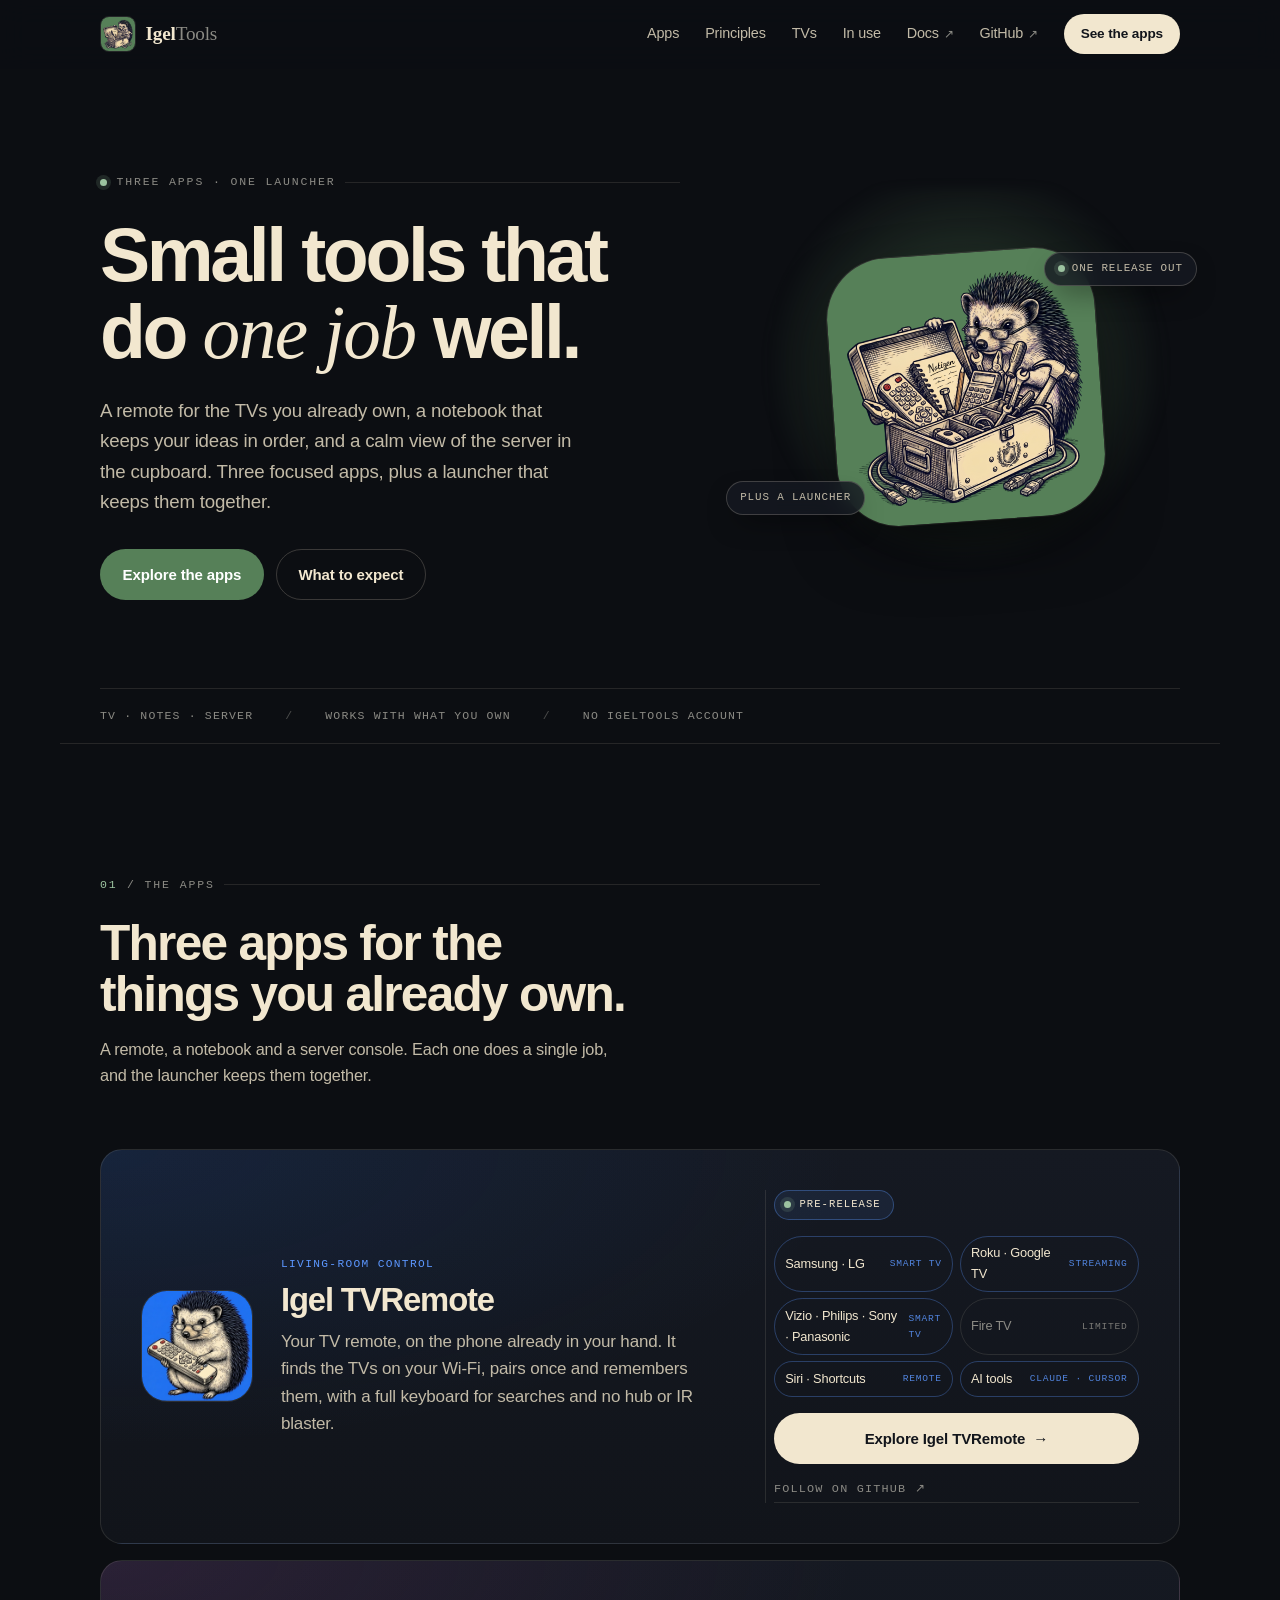
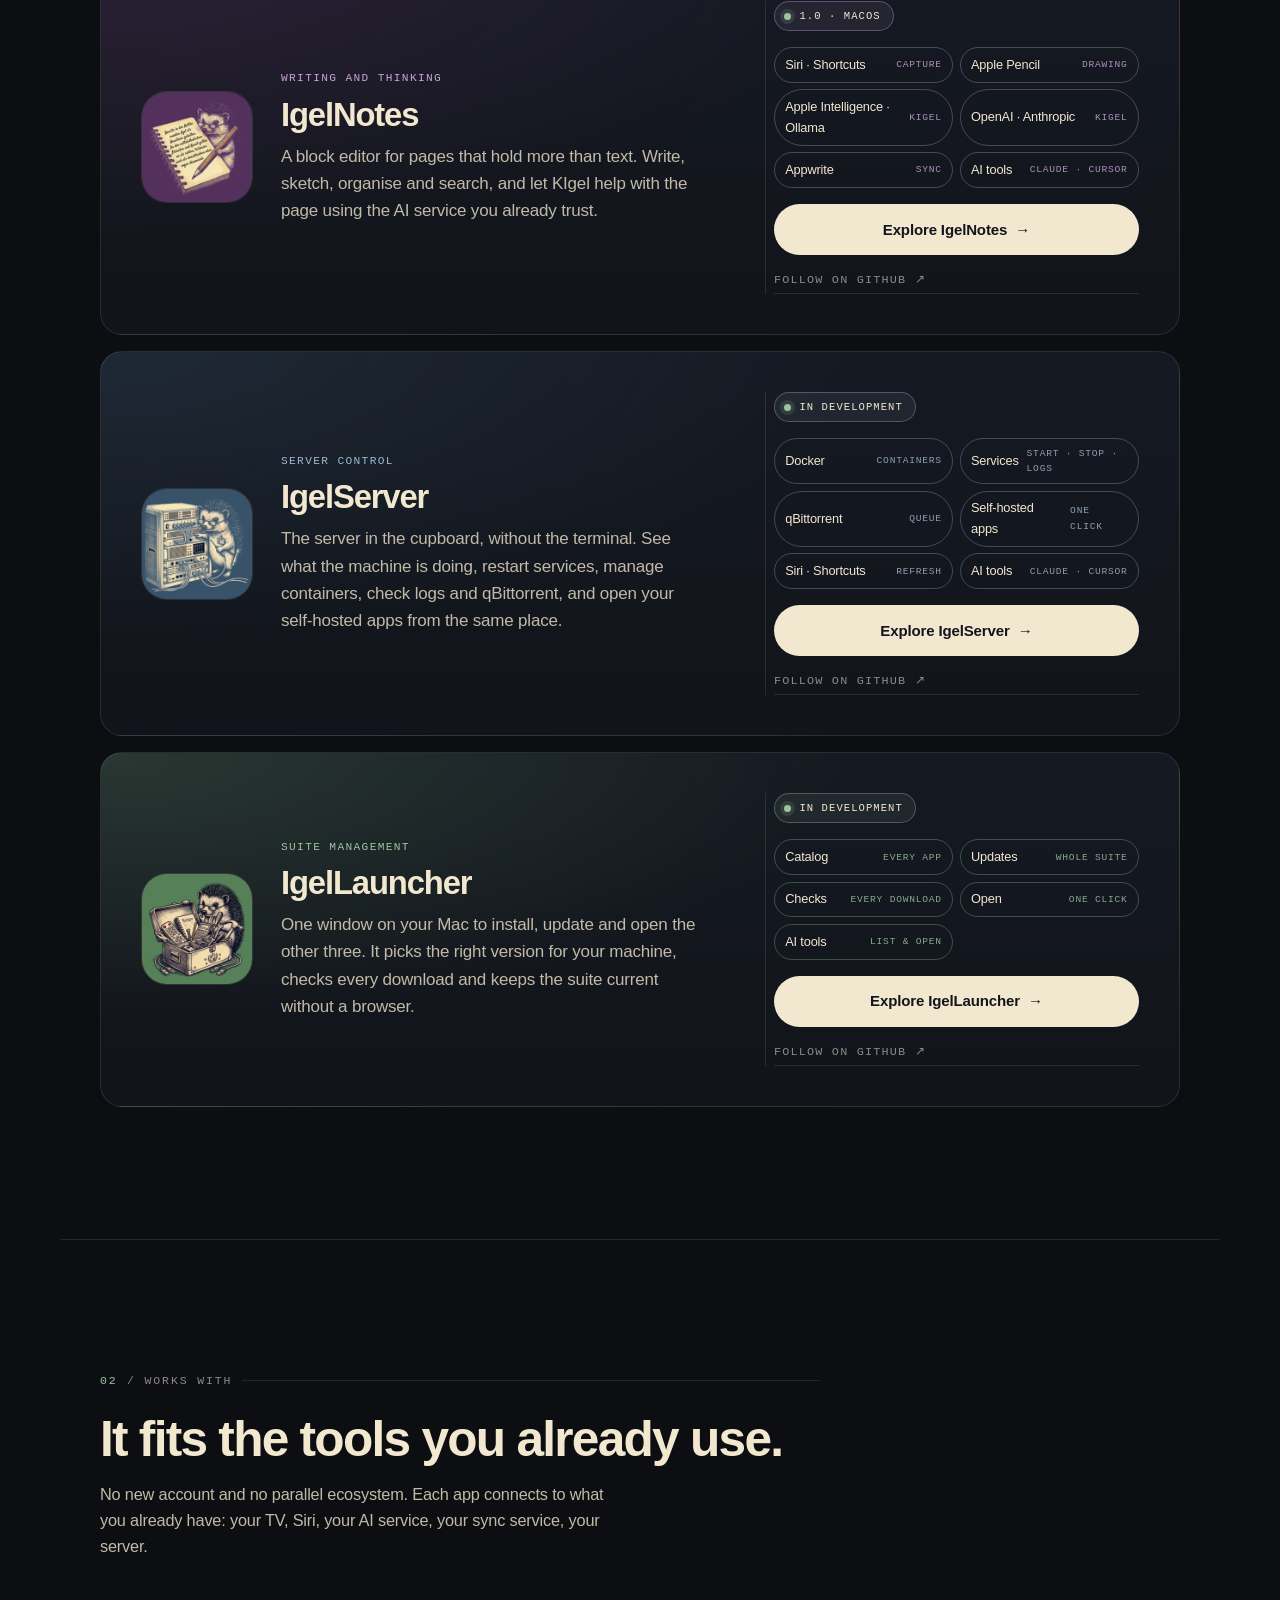
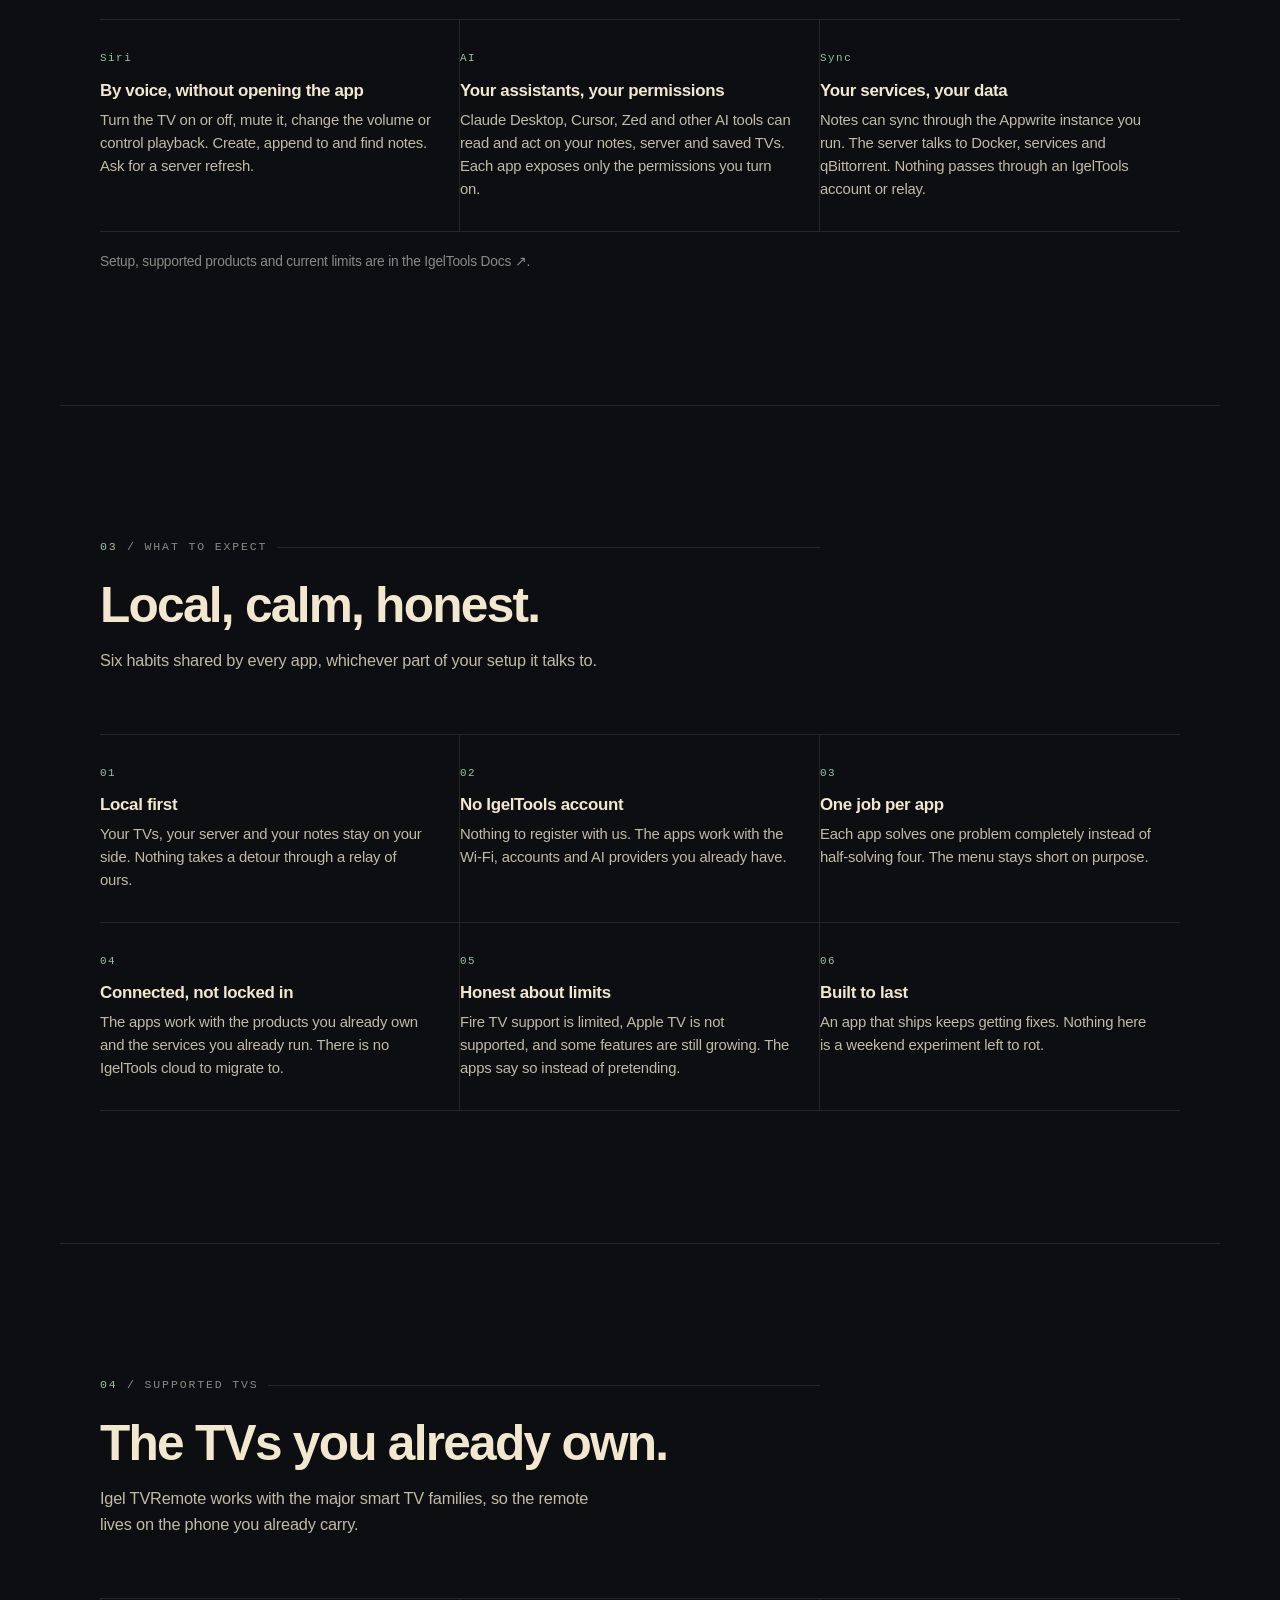
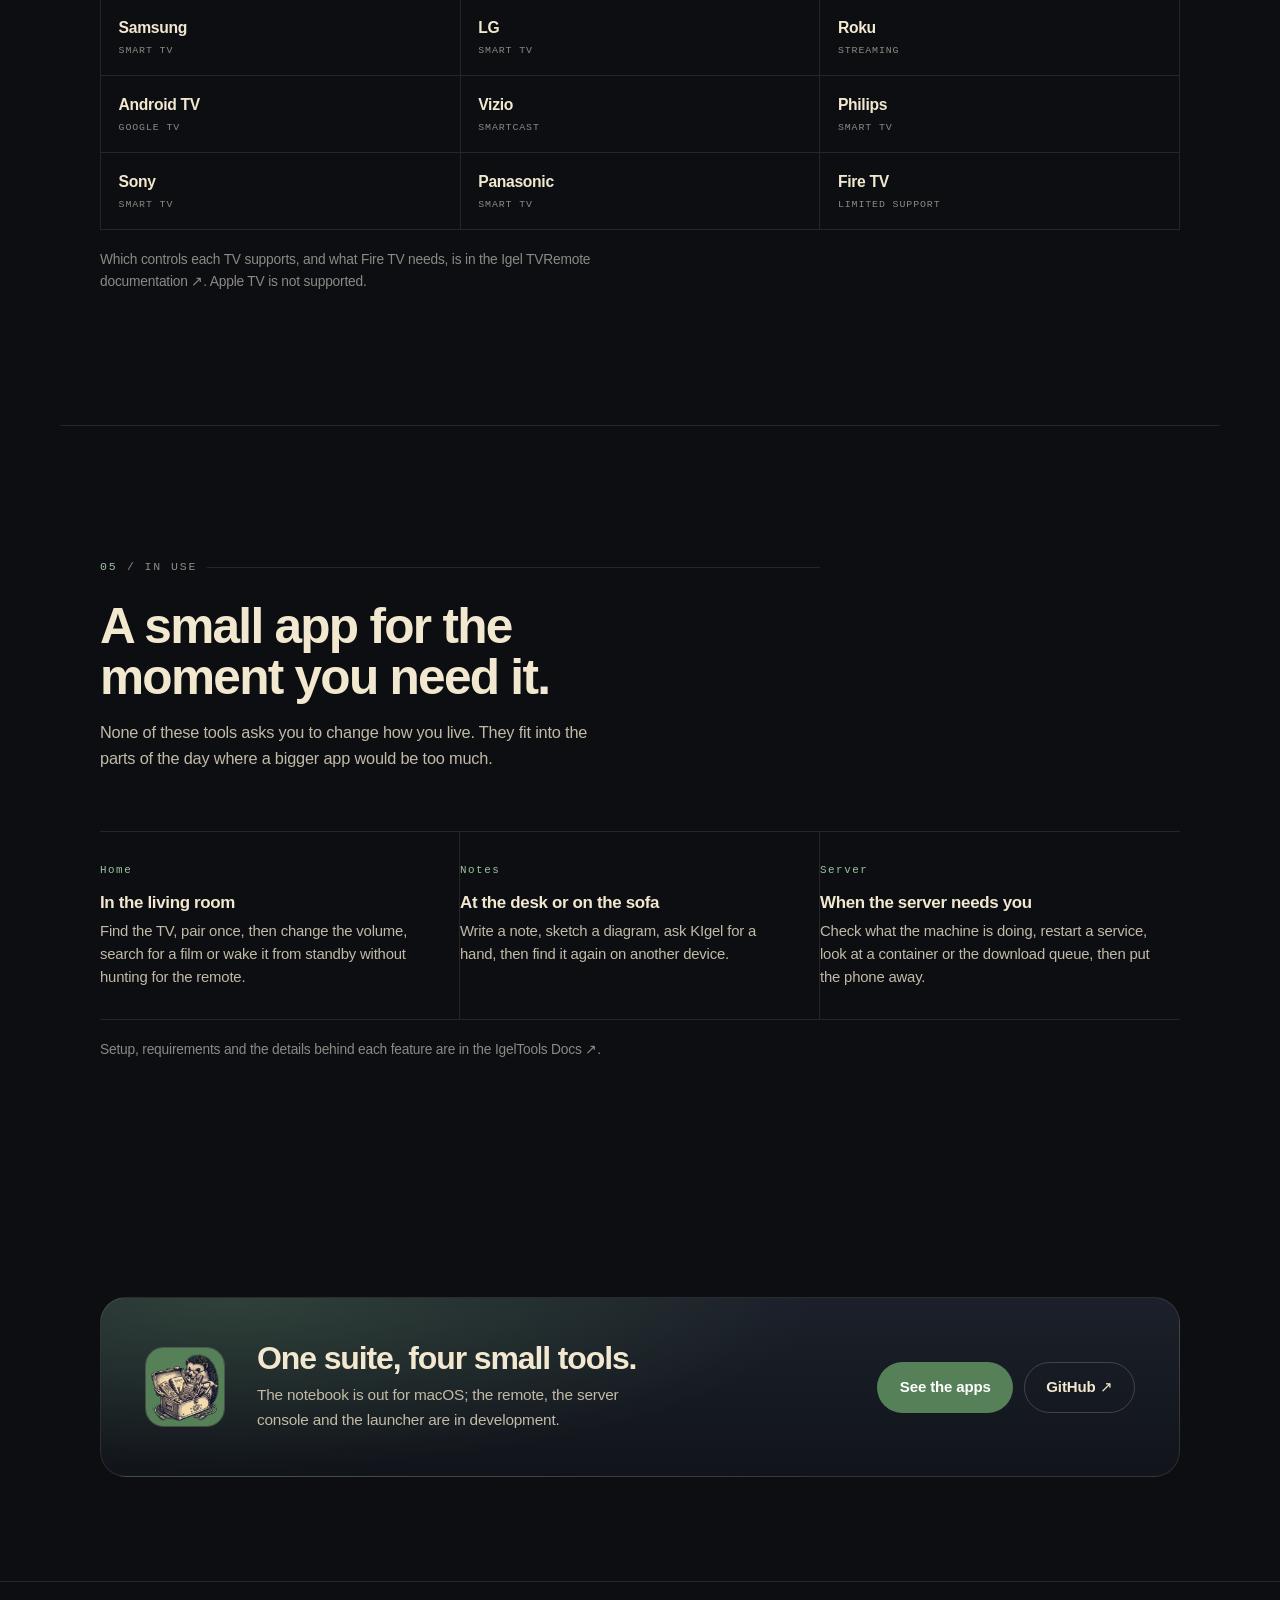
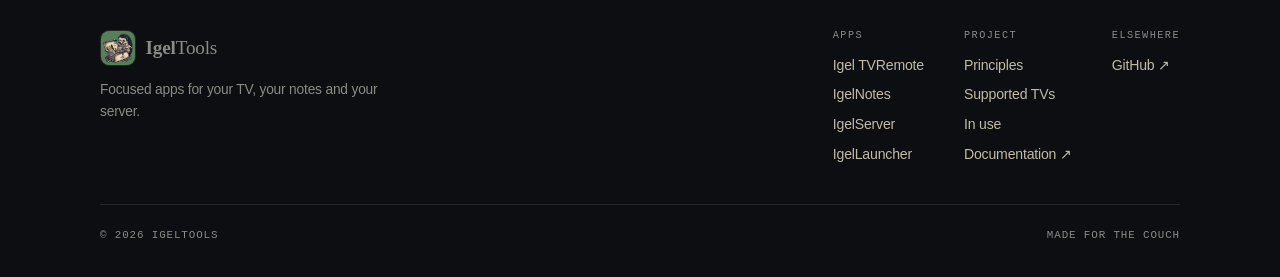
==== commit 08dd60e7: "Refresh the site for the current apps and integrations" ====
--- a/index.html
+++ b/index.html
@@ -4,7 +4,7 @@
 <meta charset="utf-8">
 <meta name="viewport" content="width=device-width, initial-scale=1">
 <title>IgelTools — Small tools that do one job well</title>
-<meta name="description" content="IgelTools builds focused native apps for Apple platforms: Igel TVRemote for the TVs on your Wi-Fi, IgelNotes for everything else, IgelServer for the server in the cupboard, and IgelLauncher for macOS and Linux.">
+<meta name="description" content="IgelTools builds three focused apps for the things you already own: Igel TVRemote for the TVs on your Wi-Fi, IgelNotes for everything you need to remember, and IgelServer for the server in the cupboard — plus IgelLauncher to keep them together.">
 <meta name="theme-color" content="#0c0e12">
 <link rel="icon" href="assets/icons/igeltools-64.png" type="image/png" sizes="64x64">
 <link rel="apple-touch-icon" href="assets/icons/igeltools-256.png">
@@ -27,7 +27,7 @@
       <a href="#apps">Apps</a>
       <a href="#principles">Principles</a>
       <a href="#tvs">TVs</a>
-      <a href="#platforms">Platforms</a>
+      <a href="#use">In use</a>
       <a class="nav-ext" href="https://chuucommie.github.io/IgelTools-docs/" target="_blank" rel="noreferrer">Docs <span aria-hidden="true">↗</span></a>
       <!-- Point these at each repository once it is public. -->
       <a class="nav-ext" href="https://github.com/Chuucommie" target="_blank" rel="noreferrer">GitHub <span aria-hidden="true">↗</span></a>
@@ -43,10 +43,10 @@
     <div class="hero-copy">
       <p class="eyebrow"><span class="dot dot-live"></span> Three apps · one launcher</p>
       <h1>Small tools that do <em>one job</em> well.</h1>
-      <p class="lede">A remote for the TVs on your Wi-Fi, a notebook that holds everything else, and a console for the server in the cupboard — three native Apple apps, plus one launcher for macOS and Linux that keeps them together.</p>
+      <p class="lede">A remote for the TVs you already own, a notebook that keeps your ideas in order, and a calm view of the server in the cupboard. Three focused apps, plus a launcher that keeps them together.</p>
       <div class="hero-actions">
         <a class="btn btn-green" href="#apps">Explore the apps</a>
-        <a class="btn btn-ghost" href="#principles">How it is built</a>
+        <a class="btn btn-ghost" href="#principles">What to expect</a>
       </div>
     </div>
 
@@ -55,18 +55,18 @@
       <div class="icon-card">
         <img src="assets/icons/igeltools-512.png" alt="The IgelTools icon: an engraved hedgehog in glasses beside an open toolbox full of tools, on a deep green field." width="512" height="512">
       </div>
-      <span class="chip chip-a"><span class="dot dot-live"></span> In development</span>
+      <span class="chip chip-a"><span class="dot dot-live"></span> One release out</span>
       <span class="chip chip-b">Plus a launcher</span>
     </div>
   </section>
 
   <div class="wrap">
     <div class="strip" role="list">
-      <span role="listitem">iPhone · iPad · Mac · Apple Watch</span>
+      <span role="listitem">TV · Notes · Server</span>
       <span class="strip-sep" aria-hidden="true">/</span>
-      <span role="listitem">Three native Apple apps</span>
+      <span role="listitem">Works with what you own</span>
       <span class="strip-sep" aria-hidden="true">/</span>
-      <span role="listitem">Built for local networks</span>
+      <span role="listitem">No IgelTools account</span>
     </div>
   </div>
 
@@ -74,8 +74,8 @@
   <section class="section wrap" id="apps">
     <div class="section-head reveal">
       <p class="eyebrow"><span class="num">01</span> / The apps</p>
-      <h2>Three apps and a launcher, built one at a time.</h2>
-      <p class="section-sub">IgelTools grows slowly on purpose. An app has to earn its place before the next one starts.</p>
+      <h2>Three apps for the things you already own.</h2>
+      <p class="section-sub">A remote, a notebook and a server console. Each one does a single job, and the launcher keeps them together.</p>
     </div>
 
     <article class="app-card app-card--remote reveal">
@@ -86,18 +86,19 @@
         <div>
           <p class="app-kicker">Living-room control</p>
           <h3 class="app-title">Igel TVRemote</h3>
-          <p class="app-desc">Turns your iPhone, Mac or Apple Watch into the remote for the TVs already on your Wi-Fi. It finds them, pairs once, remembers them — and never phones home.</p>
+          <p class="app-desc">Your TV remote, on the phone already in your hand. It finds the TVs on your Wi-Fi, pairs once and remembers them, with a full keyboard for searches and no hub or IR blaster.</p>
         </div>
       </div>
 
       <div class="app-side">
-        <span class="badge"><span class="dot dot-live"></span> In development</span>
+        <span class="badge"><span class="dot dot-live"></span> Pre-release</span>
         <ul class="status-list">
-          <li class="is-on">iPhone <span>Builds</span></li>
-          <li class="is-on">Mac <span>Builds</span></li>
-          <li class="is-on">Watch <span>Builds</span></li>
-          <li>Apple TV <span>Not supported</span></li>
-          <li>Windows · Android · Linux <span>Not planned</span></li>
+          <li class="is-on">Samsung · LG <span>Smart TV</span></li>
+          <li class="is-on">Roku · Google TV <span>Streaming</span></li>
+          <li class="is-on">Vizio · Philips · Sony · Panasonic <span>Smart TV</span></li>
+          <li>Fire TV <span>Limited</span></li>
+          <li class="is-on">Siri · Shortcuts <span>Remote</span></li>
+          <li class="is-on">AI tools <span>Claude · Cursor</span></li>
         </ul>
         <a class="btn btn-primary btn-block" href="apps/igeltvremote.html">Explore Igel TVRemote <span aria-hidden="true">→</span></a>
         <a class="link-quiet" href="https://github.com/Chuucommie" target="_blank" rel="noreferrer">Follow on GitHub ↗</a>
@@ -112,18 +113,19 @@
         <div>
           <p class="app-kicker">Writing and thinking</p>
           <h3 class="app-title">IgelNotes</h3>
-          <p class="app-desc">A block editor in the Notion mould, native on iPhone, iPad and Mac. Twenty-one block types, Pencil drawing, Siri shortcuts and KIgel, an assistant that works with the AI provider you choose. Notes stay in a local SwiftData store and sync through your own Appwrite instance while CloudKit is on the way.</p>
+          <p class="app-desc">A block editor for pages that hold more than text. Write, sketch, organise and search, and let KIgel help with the page using the AI service you already trust.</p>
         </div>
       </div>
 
       <div class="app-side">
-        <span class="badge"><span class="dot dot-live"></span> In development</span>
+        <span class="badge"><span class="dot dot-live"></span> 1.0 · macOS</span>
         <ul class="status-list">
-          <li class="is-on">iPhone <span>Target</span></li>
-          <li class="is-on">iPad <span>Target</span></li>
-          <li class="is-on">Mac <span>Target</span></li>
-          <li>CloudKit sync <span>Planned</span></li>
-          <li>Windows · Android · Linux <span>Not planned</span></li>
+          <li class="is-on">Siri · Shortcuts <span>Capture</span></li>
+          <li class="is-on">Apple Pencil <span>Drawing</span></li>
+          <li class="is-on">Apple Intelligence · Ollama <span>KIgel</span></li>
+          <li class="is-on">OpenAI · Anthropic <span>KIgel</span></li>
+          <li class="is-on">Appwrite <span>Sync</span></li>
+          <li class="is-on">AI tools <span>Claude · Cursor</span></li>
         </ul>
         <a class="btn btn-primary btn-block" href="apps/igelnotes.html">Explore IgelNotes <span aria-hidden="true">→</span></a>
         <a class="link-quiet" href="https://github.com/Chuucommie" target="_blank" rel="noreferrer">Follow on GitHub ↗</a>
@@ -138,17 +140,19 @@
         <div>
           <p class="app-kicker">Server control</p>
           <h3 class="app-title">IgelServer</h3>
-          <p class="app-desc">A native macOS and iOS console for a headless Linux server. Live telemetry, systemd units, Docker containers, logs and qBittorrent over SSH — with credentials kept in a local vault.</p>
+          <p class="app-desc">The server in the cupboard, without the terminal. See what the machine is doing, restart services, manage containers, check logs and qBittorrent, and open your self-hosted apps from the same place.</p>
         </div>
       </div>
 
       <div class="app-side">
         <span class="badge"><span class="dot dot-live"></span> In development</span>
         <ul class="status-list">
-          <li class="is-on">macOS <span>Builds</span></li>
-          <li class="is-on">iPhone · iPad <span>Builds</span></li>
-          <li class="is-on">Linux server <span>Supported</span></li>
-          <li>Windows <span>Not planned</span></li>
+          <li class="is-on">Docker <span>Containers</span></li>
+          <li class="is-on">Services <span>Start · stop · logs</span></li>
+          <li class="is-on">qBittorrent <span>Queue</span></li>
+          <li class="is-on">Self-hosted apps <span>One click</span></li>
+          <li class="is-on">Siri · Shortcuts <span>Refresh</span></li>
+          <li class="is-on">AI tools <span>Claude · Cursor</span></li>
         </ul>
         <a class="btn btn-primary btn-block" href="apps/igelserver.html">Explore IgelServer <span aria-hidden="true">→</span></a>
         <a class="link-quiet" href="https://github.com/Chuucommie" target="_blank" rel="noreferrer">Follow on GitHub ↗</a>
@@ -163,98 +167,87 @@
         <div>
           <p class="app-kicker">Suite management</p>
           <h3 class="app-title">IgelLauncher</h3>
-          <p class="app-desc">One window to install, update and open the other three. It picks the right build for your Mac or Linux machine, verifies the download against its SHA-256, and keeps the suite current without a browser.</p>
+          <p class="app-desc">One window on your Mac to install, update and open the other three. It picks the right version for your machine, checks every download and keeps the suite current without a browser.</p>
         </div>
       </div>
 
       <div class="app-side">
         <span class="badge"><span class="dot dot-live"></span> In development</span>
         <ul class="status-list">
-          <li class="is-on">Linux <span>Builds</span></li>
-          <li class="is-on">macOS <span>Target</span></li>
-          <li>Windows <span>Planned</span></li>
+          <li class="is-on">Catalog <span>Every app</span></li>
+          <li class="is-on">Updates <span>Whole suite</span></li>
+          <li class="is-on">Checks <span>Every download</span></li>
+          <li class="is-on">Open <span>One click</span></li>
+          <li class="is-on">AI tools <span>List & open</span></li>
         </ul>
         <a class="btn btn-primary btn-block" href="apps/igellauncher.html">Explore IgelLauncher <span aria-hidden="true">→</span></a>
         <a class="link-quiet" href="https://github.com/Chuucommie" target="_blank" rel="noreferrer">Follow on GitHub ↗</a>
       </div>
     </article>
-
-    <div class="ghost-grid reveal">
-      <div class="ghost-card">
-        <span class="ghost-tag">Next</span>
-        <h4>The launcher learns new tricks.</h4>
-        <p>A tray menu, self-update in place and a web catalog are next. Same rules: it ships when it is ready, not when it is announced.</p>
-      </div>
-      <div class="ghost-card">
-        <span class="ghost-tag">Later</span>
-        <h4>Apple first, and only.</h4>
-        <p>There is no Windows or Android port in the plan for the three apps: IgelNotes and IgelServer are native Swift, and Igel TVRemote covers Mac, iPhone and Watch. New work goes into those, not into ports.</p>
-      </div>
-    </div>
-  </section>
-
-  <!-- 02 · Agents -->
-  <section class="section wrap" id="agents">
-    <div class="section-head reveal">
-      <p class="eyebrow"><span class="num">02</span> / Agents</p>
-      <h2>Built for agents as well as people.</h2>
-      <p class="section-sub">Where an app exposes itself to automation, it uses Apple's own surfaces: App Intents for Siri, Shortcuts and Focus, plus the AI provider you choose. There is no proprietary agent endpoint, and MCP is the next step, not a shipping feature.</p>
+  </section>
+
+  <!-- 02 · Works with -->
+  <section class="section wrap" id="works-with">
+    <div class="section-head reveal">
+      <p class="eyebrow"><span class="num">02</span> / Works with</p>
+      <h2>It fits the tools you already use.</h2>
+      <p class="section-sub">No new account and no parallel ecosystem. Each app connects to what you already have: your TV, Siri, your AI service, your sync service, your server.</p>
     </div>
 
     <div class="principles reveal">
       <div class="principle">
-        <span class="principle-num">Intents</span>
-        <h3>App Intents, not a secret API</h3>
-        <p>IgelNotes can create, append to, search and open notes from Siri or Shortcuts. IgelServer exposes a dashboard refresh to Siri AI. The actions are declared by the app itself, not hidden behind a private endpoint.</p>
-      </div>
-      <div class="principle">
-        <span class="principle-num">Keys</span>
-        <h3>Your provider, your key</h3>
-        <p>KIgel speaks to Apple Intelligence, Ollama, OpenAI or Anthropic. Provider keys stay in the Keychain; there is no shared account and no relay of ours in the middle.</p>
-      </div>
-      <div class="principle">
-        <span class="principle-num">MCP</span>
-        <h3>MCP is still ahead</h3>
-        <p>A local MCP server is the intended way to give an agent the same powers as the window. It is not in a shipping app yet, so nothing on this site claims it is.</p>
-      </div>
-    </div>
-
-    <p class="note reveal">How each app exposes itself to automation, and what is still missing, lives in the documentation: <a href="https://chuucommie.github.io/IgelTools-docs/" target="_blank" rel="noreferrer">Read the IgelTools Docs ↗</a>.</p>
-  </section>
-
-  <!-- 03 · Principles -->
+        <span class="principle-num">Siri</span>
+        <h3>By voice, without opening the app</h3>
+        <p>Turn the TV on or off, mute it, change the volume or control playback. Create, append to and find notes. Ask for a server refresh.</p>
+      </div>
+      <div class="principle">
+        <span class="principle-num">AI</span>
+        <h3>Your assistants, your permissions</h3>
+        <p>Claude Desktop, Cursor, Zed and other AI tools can read and act on your notes, server and saved TVs. Each app exposes only the permissions you turn on.</p>
+      </div>
+      <div class="principle">
+        <span class="principle-num">Sync</span>
+        <h3>Your services, your data</h3>
+        <p>Notes can sync through the Appwrite instance you run. The server talks to Docker, services and qBittorrent. Nothing passes through an IgelTools account or relay.</p>
+      </div>
+    </div>
+
+    <p class="note reveal">Setup, supported products and current limits are in the <a href="https://chuucommie.github.io/IgelTools-docs/" target="_blank" rel="noreferrer">IgelTools Docs ↗</a>.</p>
+  </section>
+
+  <!-- 03 · What to expect -->
   <section class="section wrap" id="principles">
     <div class="section-head reveal">
-      <p class="eyebrow"><span class="num">03</span> / How it is built</p>
-      <h2>Local, native, honest.</h2>
-      <p class="section-sub">Six habits shared by every tool here, whichever machine it talks to.</p>
+      <p class="eyebrow"><span class="num">03</span> / What to expect</p>
+      <h2>Local, calm, honest.</h2>
+      <p class="section-sub">Six habits shared by every app, whichever part of your setup it talks to.</p>
     </div>
 
     <div class="principles reveal">
       <div class="principle">
         <span class="principle-num">01</span>
         <h3>Local first</h3>
-        <p>The TVs are on your network, the server is a box you own, the notes sit in a local SwiftData store. Nothing takes a detour through a relay of ours — IgelNotes syncs only with an Appwrite instance you host.</p>
+        <p>Your TVs, your server and your notes stay on your side. Nothing takes a detour through a relay of ours.</p>
       </div>
       <div class="principle">
         <span class="principle-num">02</span>
         <h3>No IgelTools account</h3>
-        <p>Nothing to register with us. The apps work with what you already have: your Wi-Fi, your SSH key, your Appwrite instance, your AI provider key.</p>
+        <p>Nothing to register with us. The apps work with the Wi-Fi, accounts and AI providers you already have.</p>
       </div>
       <div class="principle">
         <span class="principle-num">03</span>
-        <h3>Native, not wrapped</h3>
-        <p>SwiftUI on Apple platforms, Rust with egui for the Linux launcher. No web view pretending to be an app.</p>
-      </div>
-      <div class="principle">
-        <span class="principle-num">04</span>
         <h3>One job per app</h3>
         <p>Each app solves one problem completely instead of half-solving four. The menu stays short on purpose.</p>
       </div>
       <div class="principle">
+        <span class="principle-num">04</span>
+        <h3>Connected, not locked in</h3>
+        <p>The apps work with the products you already own and the services you already run. There is no IgelTools cloud to migrate to.</p>
+      </div>
+      <div class="principle">
         <span class="principle-num">05</span>
         <h3>Honest about limits</h3>
-        <p>Fire TV is marked Limited, Apple TV is out of scope, CloudKit is not active yet, and the SSH console is not a full interactive terminal. The apps say so instead of pretending.</p>
+        <p>Fire TV support is limited, Apple TV is not supported, and some features are still growing. The apps say so instead of pretending.</p>
       </div>
       <div class="principle">
         <span class="principle-num">06</span>
@@ -268,8 +261,8 @@
   <section class="section wrap" id="tvs">
     <div class="section-head reveal">
       <p class="eyebrow"><span class="num">04</span> / Supported TVs</p>
-      <h2>Nine platforms, one remote.</h2>
-      <p class="section-sub">Inside Igel TVRemote, support follows what the TV can do, not the logo on the box. If it is on your network, there is a good chance the app can drive it.</p>
+      <h2>The TVs you already own.</h2>
+      <p class="section-sub">Igel TVRemote works with the major smart TV families, so the remote lives on the phone you already carry.</p>
     </div>
 
     <div class="brands reveal">
@@ -283,40 +276,36 @@
       <div class="brand-cell"><strong>Panasonic</strong><span>Smart TV</span></div>
       <div class="brand-cell"><strong>Fire TV</strong><span>Limited support</span></div>
     </div>
-    <p class="note reveal">Pairing steps, ports and the Fire TV limitation are in the <a href="https://chuucommie.github.io/IgelTools-docs/apps/igeltvremote.html" target="_blank" rel="noreferrer">Igel TVRemote documentation ↗</a>. Apple TV and infrared-only remotes are not supported.</p>
-  </section>
-
-  <!-- 05 · Platforms -->
-  <section class="section wrap" id="platforms">
-    <div class="section-head reveal">
-      <p class="eyebrow"><span class="num">05</span> / Platforms</p>
-      <h2>Native Apple apps, with a Linux launcher.</h2>
-      <p class="section-sub">The three apps are built for Apple platforms and tested there. Linux appears in the suite through IgelLauncher, sized for Bazzite and the Steam Deck. Nothing is listed as available before it builds.</p>
-    </div>
-
-    <div class="roadmap reveal">
-      <div class="roadmap-row is-now">
-        <span class="roadmap-name">Apple</span>
-        <span class="roadmap-meta">iPhone · iPad · Mac · Apple Watch</span>
-        <span class="roadmap-state">In development</span>
-      </div>
-      <div class="roadmap-row is-now">
-        <span class="roadmap-name">Linux</span>
-        <span class="roadmap-meta">Bazzite · Steam Deck · launcher</span>
-        <span class="roadmap-state">In development</span>
-      </div>
-      <div class="roadmap-row">
-        <span class="roadmap-name">Windows</span>
-        <span class="roadmap-meta">Launcher only</span>
-        <span class="roadmap-state">Planned</span>
-      </div>
-      <div class="roadmap-row">
-        <span class="roadmap-name">Android</span>
-        <span class="roadmap-meta">No port scheduled</span>
-        <span class="roadmap-state">Not planned</span>
-      </div>
-    </div>
-    <p class="note reveal">IgelNotes and IgelServer are native Swift; Igel TVRemote compiles for macOS, iOS and watchOS. Windows and Android are not in the plan for these apps.</p>
+    <p class="note reveal">Which controls each TV supports, and what Fire TV needs, is in the <a href="https://chuucommie.github.io/IgelTools-docs/apps/igeltvremote.html" target="_blank" rel="noreferrer">Igel TVRemote documentation ↗</a>. Apple TV is not supported.</p>
+  </section>
+
+  <!-- 05 · In use -->
+  <section class="section wrap" id="use">
+    <div class="section-head reveal">
+      <p class="eyebrow"><span class="num">05</span> / In use</p>
+      <h2>A small app for the moment you need it.</h2>
+      <p class="section-sub">None of these tools asks you to change how you live. They fit into the parts of the day where a bigger app would be too much.</p>
+    </div>
+
+    <div class="principles reveal">
+      <div class="principle">
+        <span class="principle-num">Home</span>
+        <h3>In the living room</h3>
+        <p>Find the TV, pair once, then change the volume, search for a film or wake it from standby without hunting for the remote.</p>
+      </div>
+      <div class="principle">
+        <span class="principle-num">Notes</span>
+        <h3>At the desk or on the sofa</h3>
+        <p>Write a note, sketch a diagram, ask KIgel for a hand, then find it again on another device.</p>
+      </div>
+      <div class="principle">
+        <span class="principle-num">Server</span>
+        <h3>When the server needs you</h3>
+        <p>Check what the machine is doing, restart a service, look at a container or the download queue, then put the phone away.</p>
+      </div>
+    </div>
+
+    <p class="note reveal">Setup, requirements and the details behind each feature are in the <a href="https://chuucommie.github.io/IgelTools-docs/" target="_blank" rel="noreferrer">IgelTools Docs ↗</a>.</p>
   </section>
 
   <!-- CTA -->
@@ -324,8 +313,8 @@
     <div class="cta-inner reveal">
       <img class="cta-icon" src="assets/icons/igeltools-256.png" alt="" width="80" height="80">
       <div class="cta-body">
-        <h2>One hedgehog, four tools.</h2>
-        <p>A remote, a notebook, a server console and the launcher that keeps them together. All in development and all native.</p>
+        <h2>One suite, four small tools.</h2>
+        <p>The notebook is out for macOS; the remote, the server console and the launcher are in development.</p>
       </div>
       <div class="cta-actions">
         <a class="btn btn-green" href="#apps">See the apps</a>
@@ -344,7 +333,7 @@
           <img class="brand-mark" src="assets/icons/igeltools-256.png" alt="" width="256" height="256">
           <span class="brand-word">Igel<span>Tools</span></span>
         </a>
-        <p>Focused apps and a launcher for Apple platforms and Linux, built one at a time.</p>
+        <p>Focused apps for your TV, your notes and your server.</p>
       </div>
       <div class="footer-cols">
         <div class="footer-col">
@@ -361,7 +350,7 @@
           <ul>
             <li><a href="#principles">Principles</a></li>
             <li><a href="#tvs">Supported TVs</a></li>
-            <li><a href="#platforms">Platforms</a></li>
+            <li><a href="#use">In use</a></li>
             <li><a href="https://chuucommie.github.io/IgelTools-docs/" target="_blank" rel="noreferrer">Documentation ↗</a></li>
           </ul>
         </div>
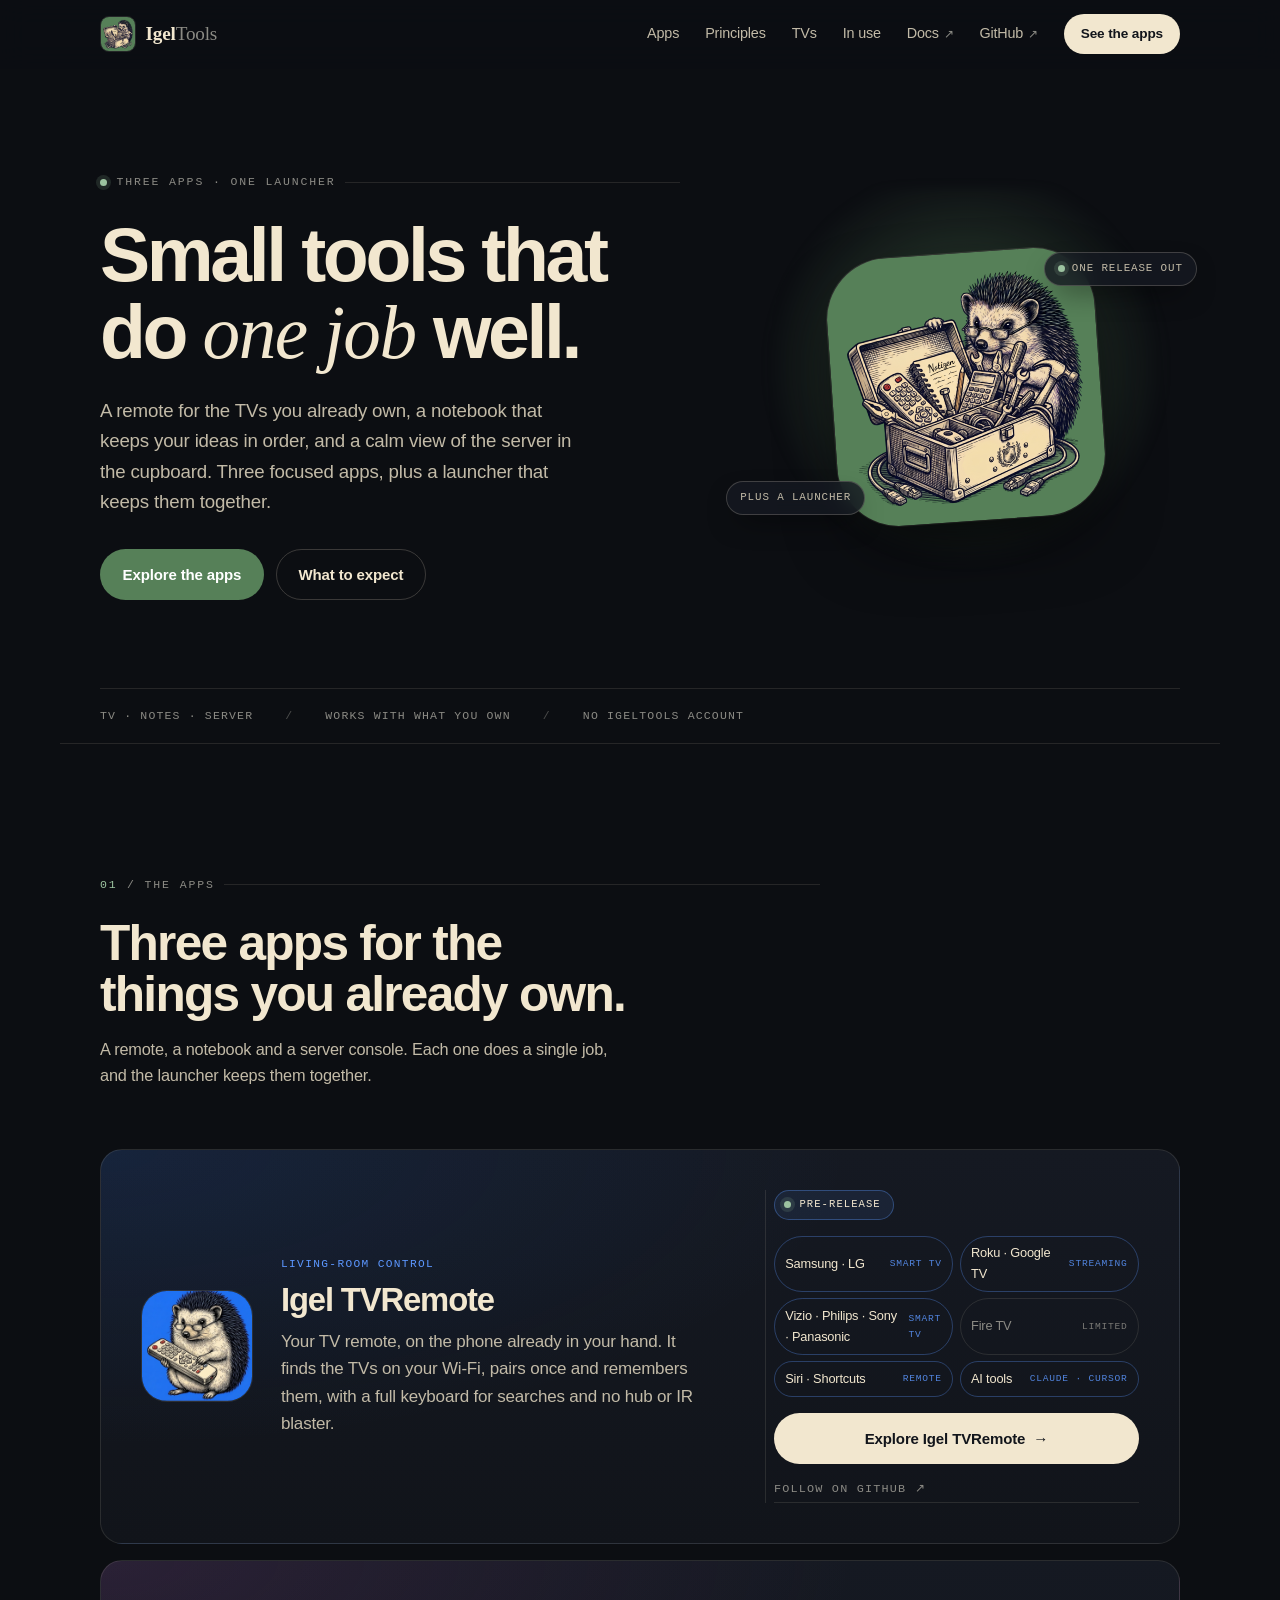
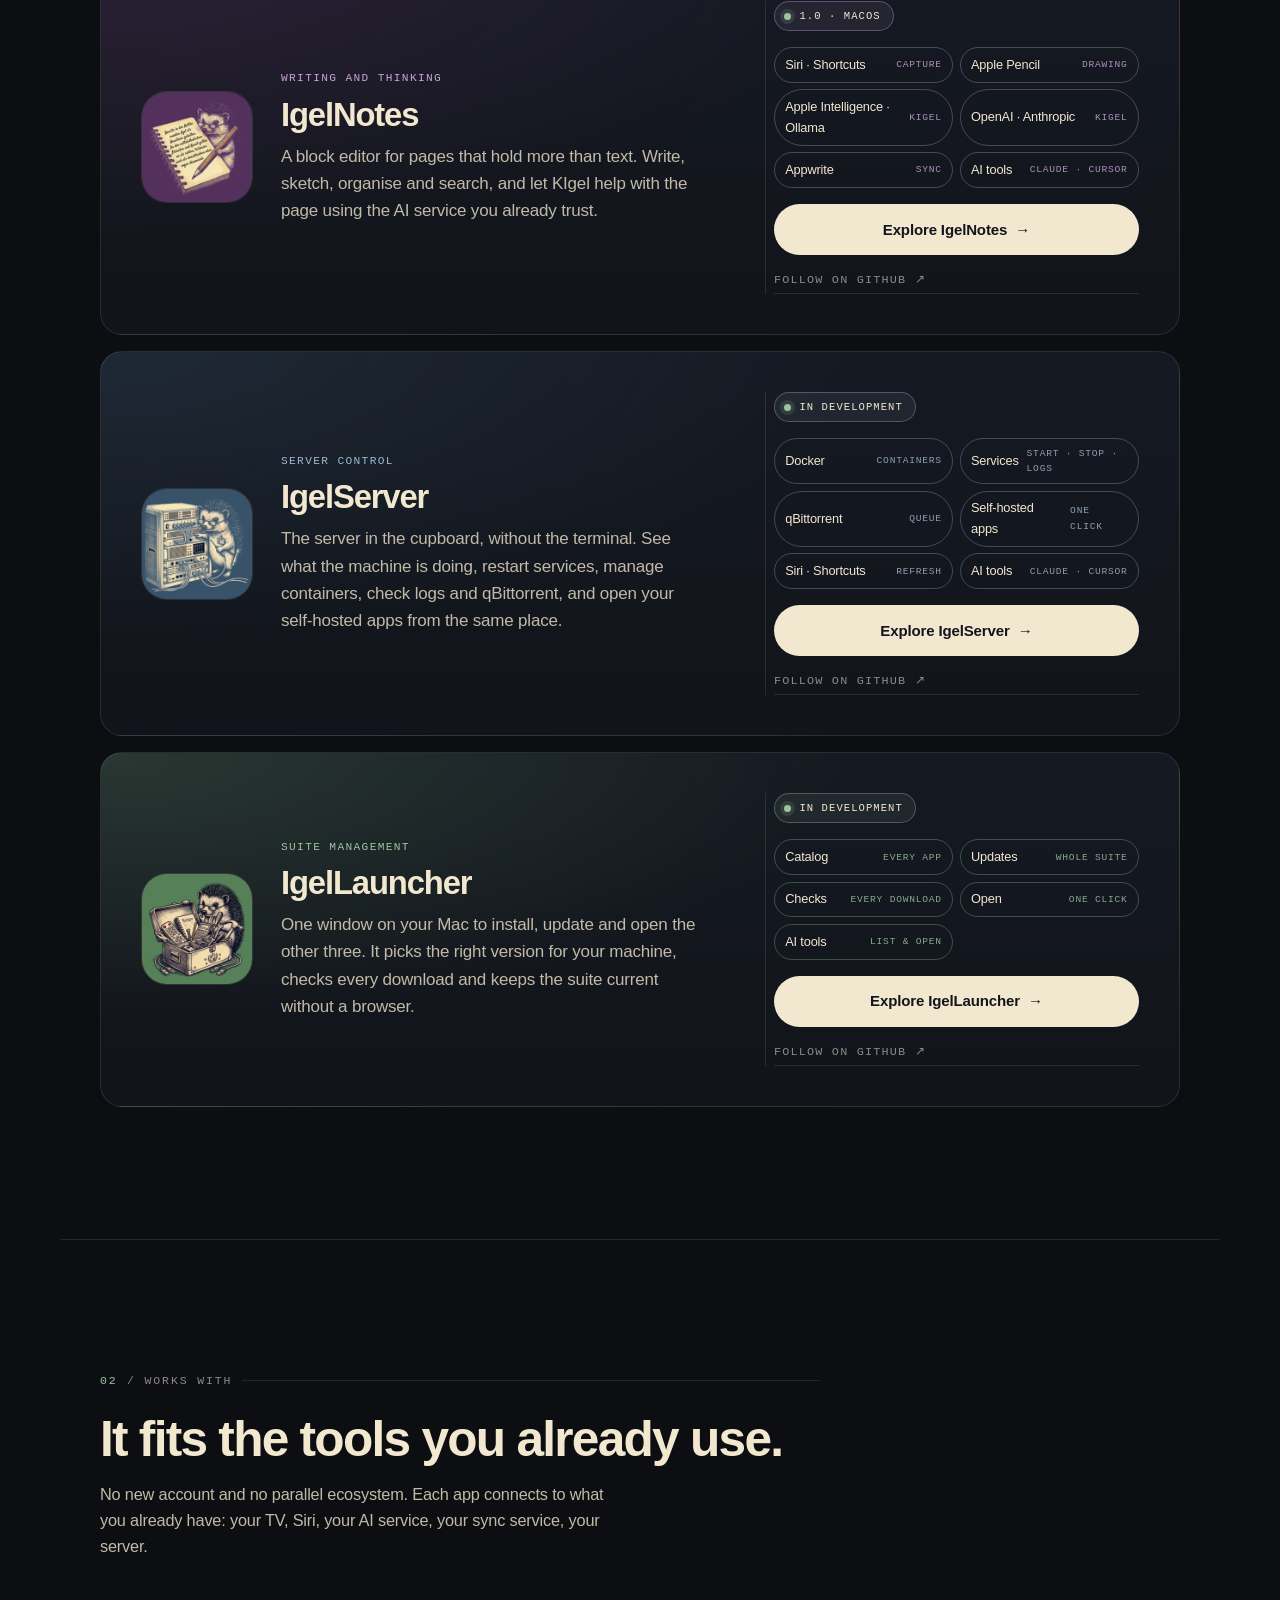
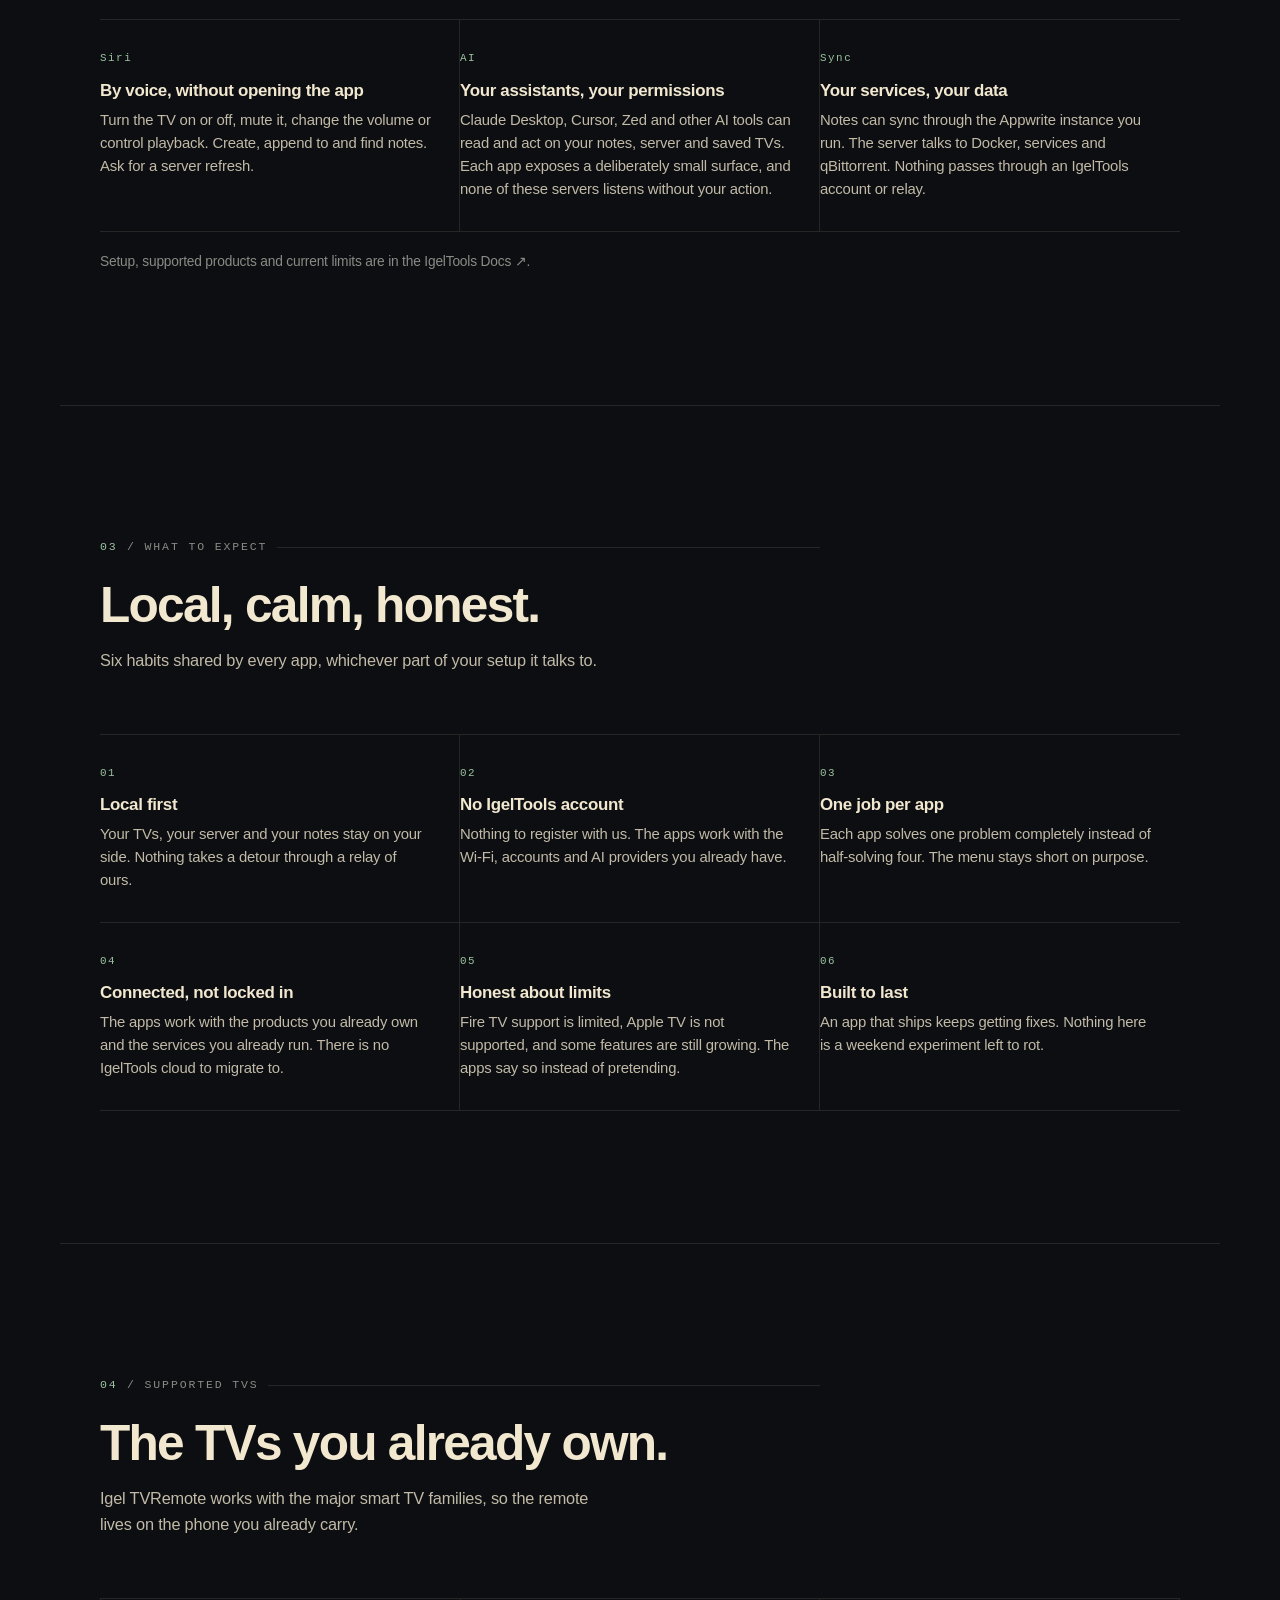
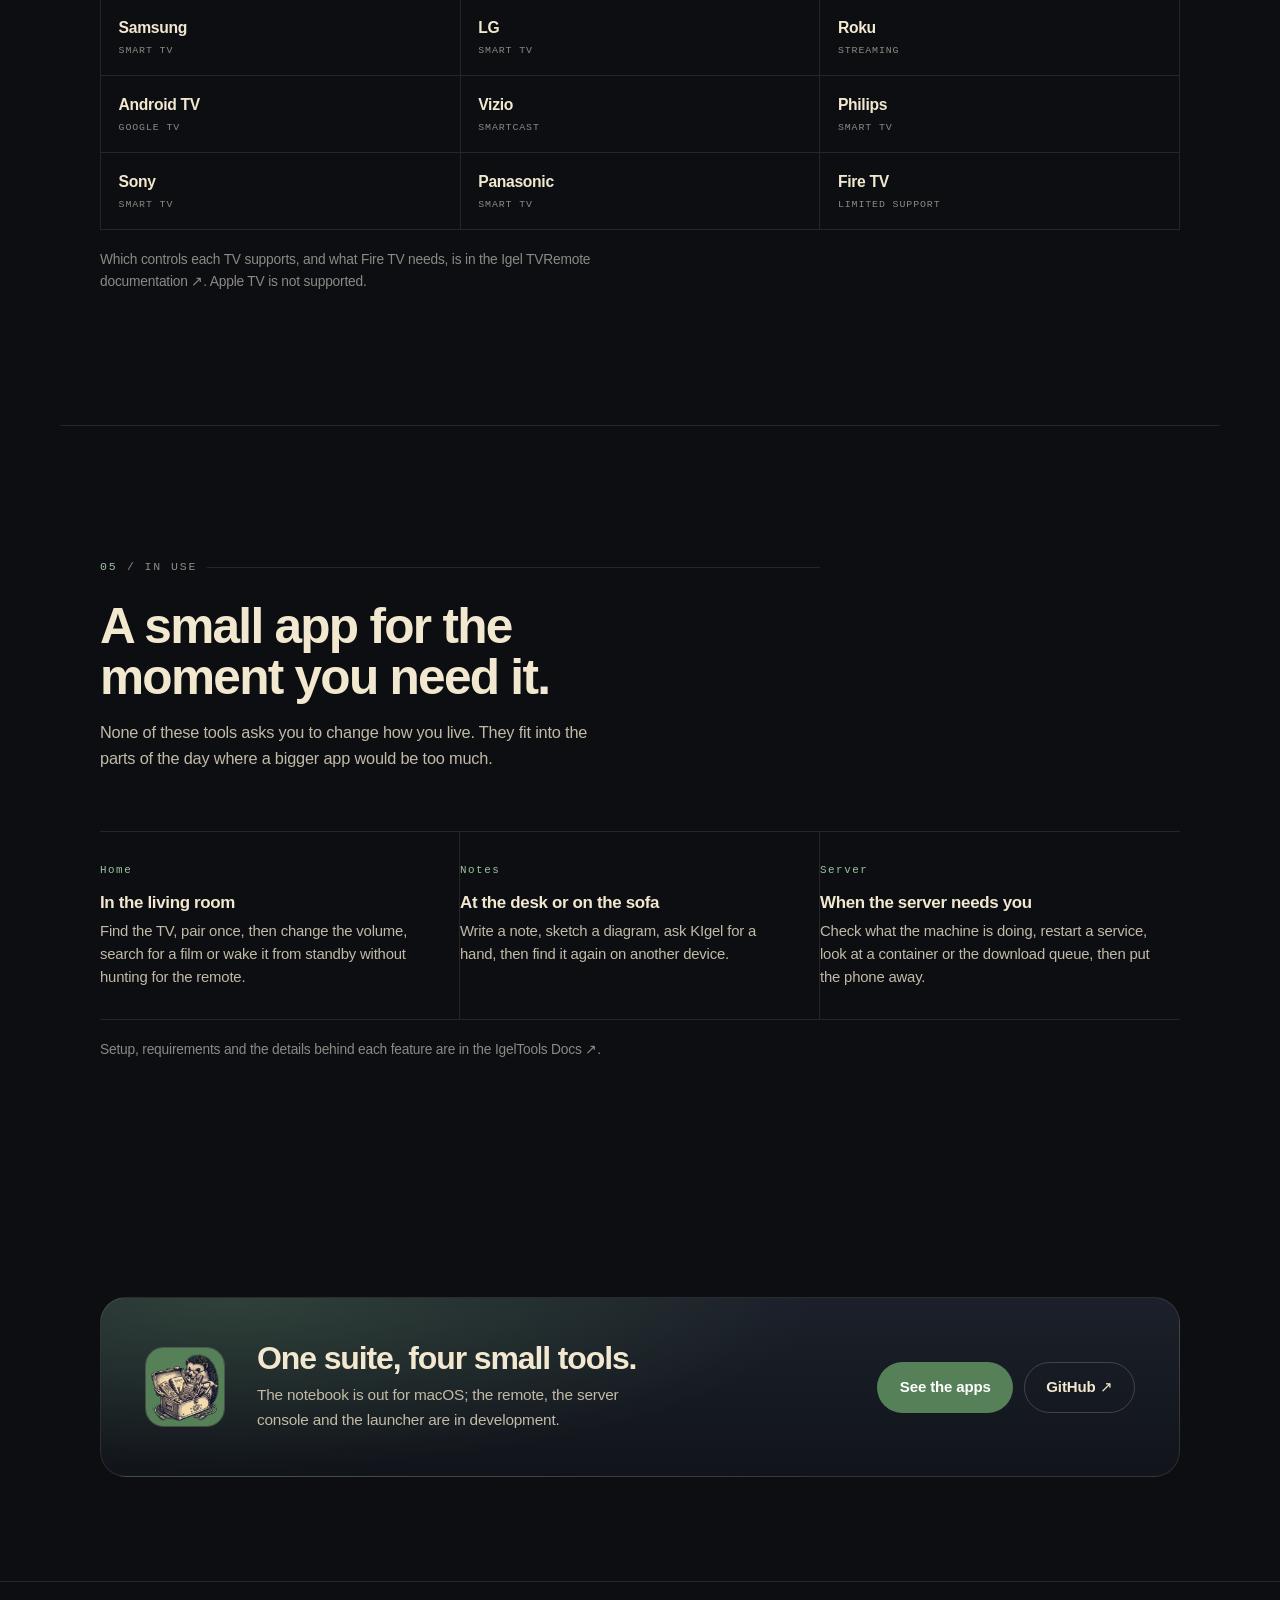
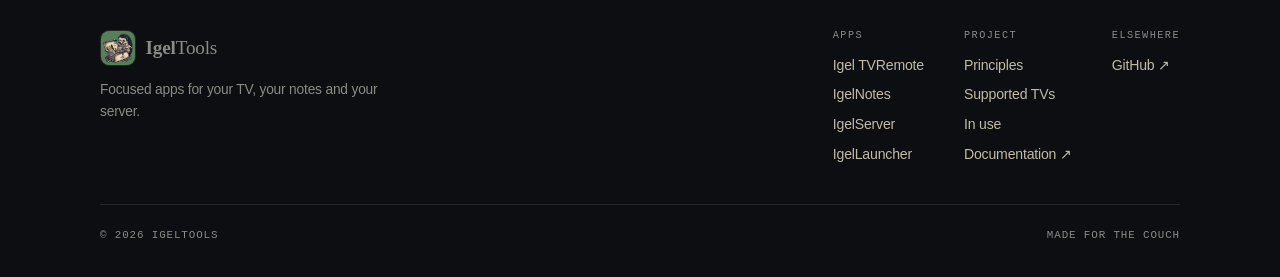
==== commit 46195727: "Clarify agent permissions and server state" ====
--- a/index.html
+++ b/index.html
@@ -203,7 +203,7 @@
       <div class="principle">
         <span class="principle-num">AI</span>
         <h3>Your assistants, your permissions</h3>
-        <p>Claude Desktop, Cursor, Zed and other AI tools can read and act on your notes, server and saved TVs. Each app exposes only the permissions you turn on.</p>
+        <p>Claude Desktop, Cursor, Zed and other AI tools can read and act on your notes, server and saved TVs. Each app exposes a deliberately small surface, and none of these servers listens without your action.</p>
       </div>
       <div class="principle">
         <span class="principle-num">Sync</span>
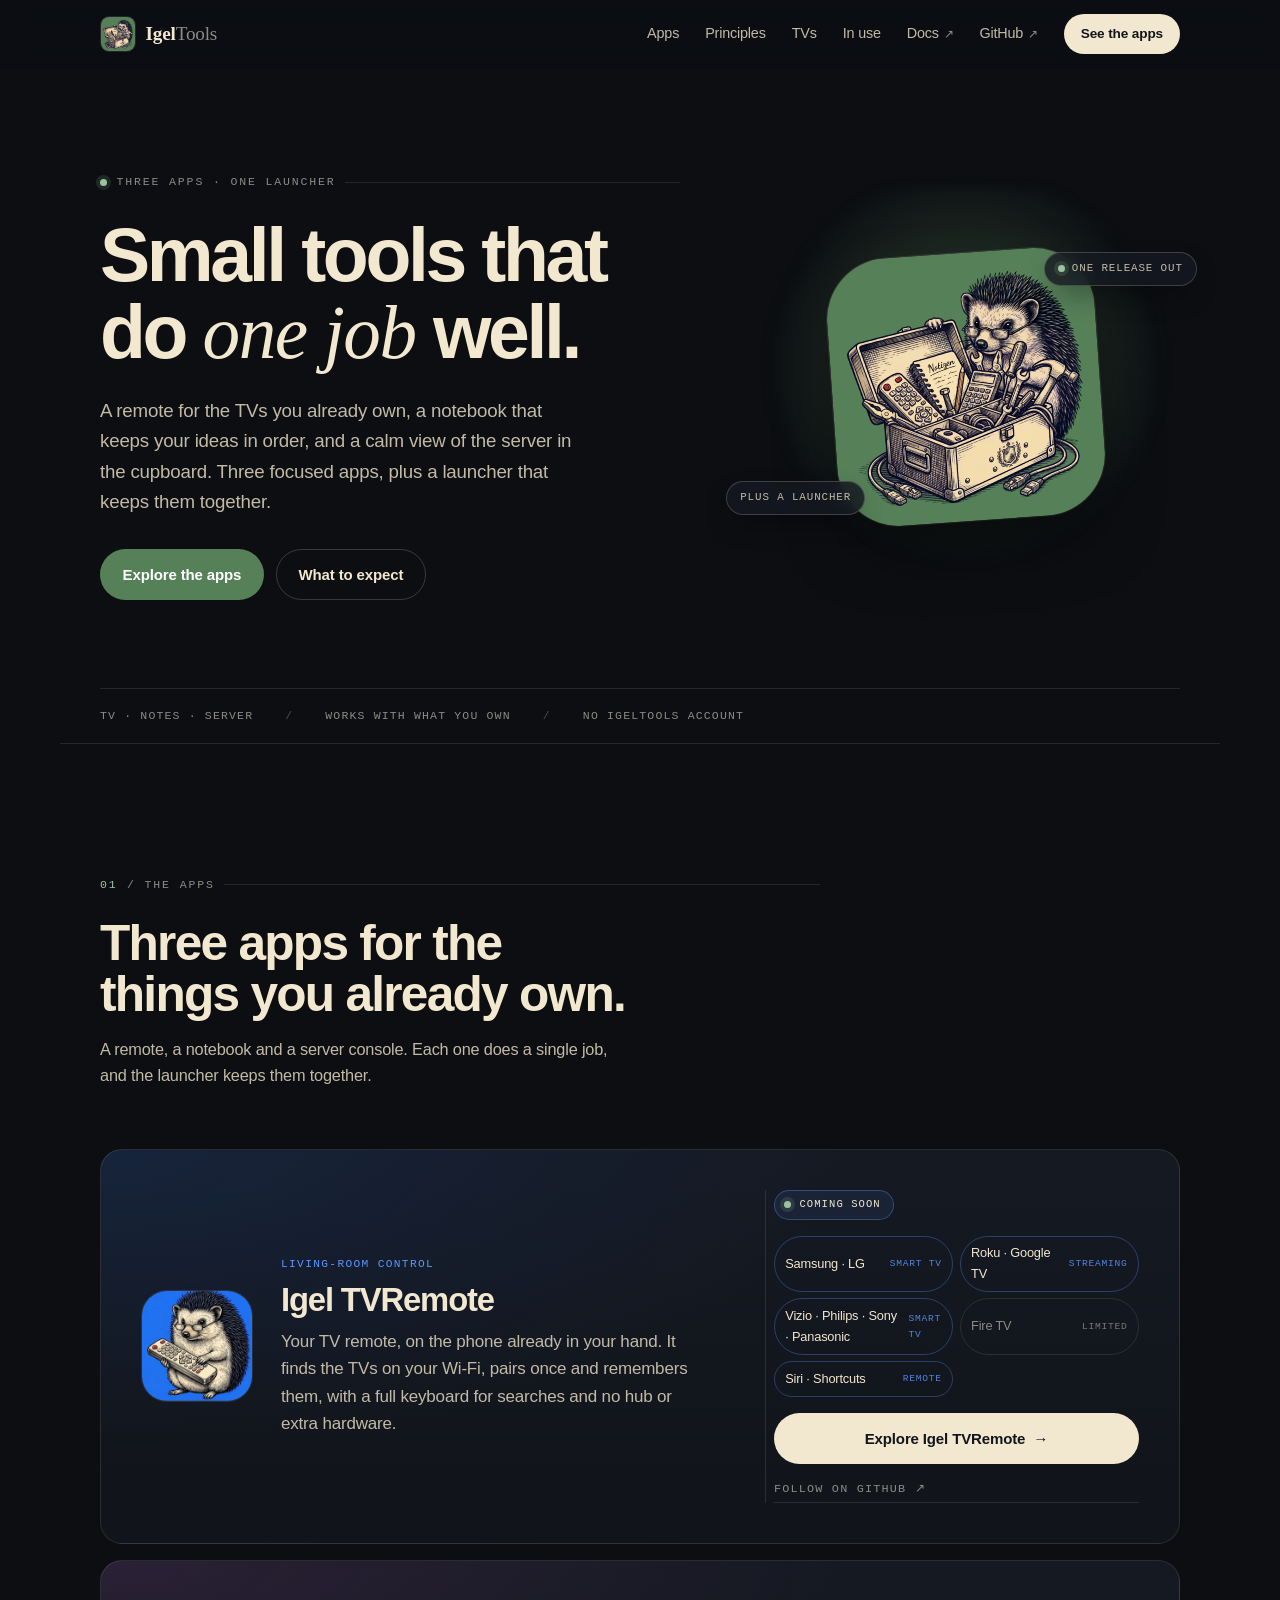
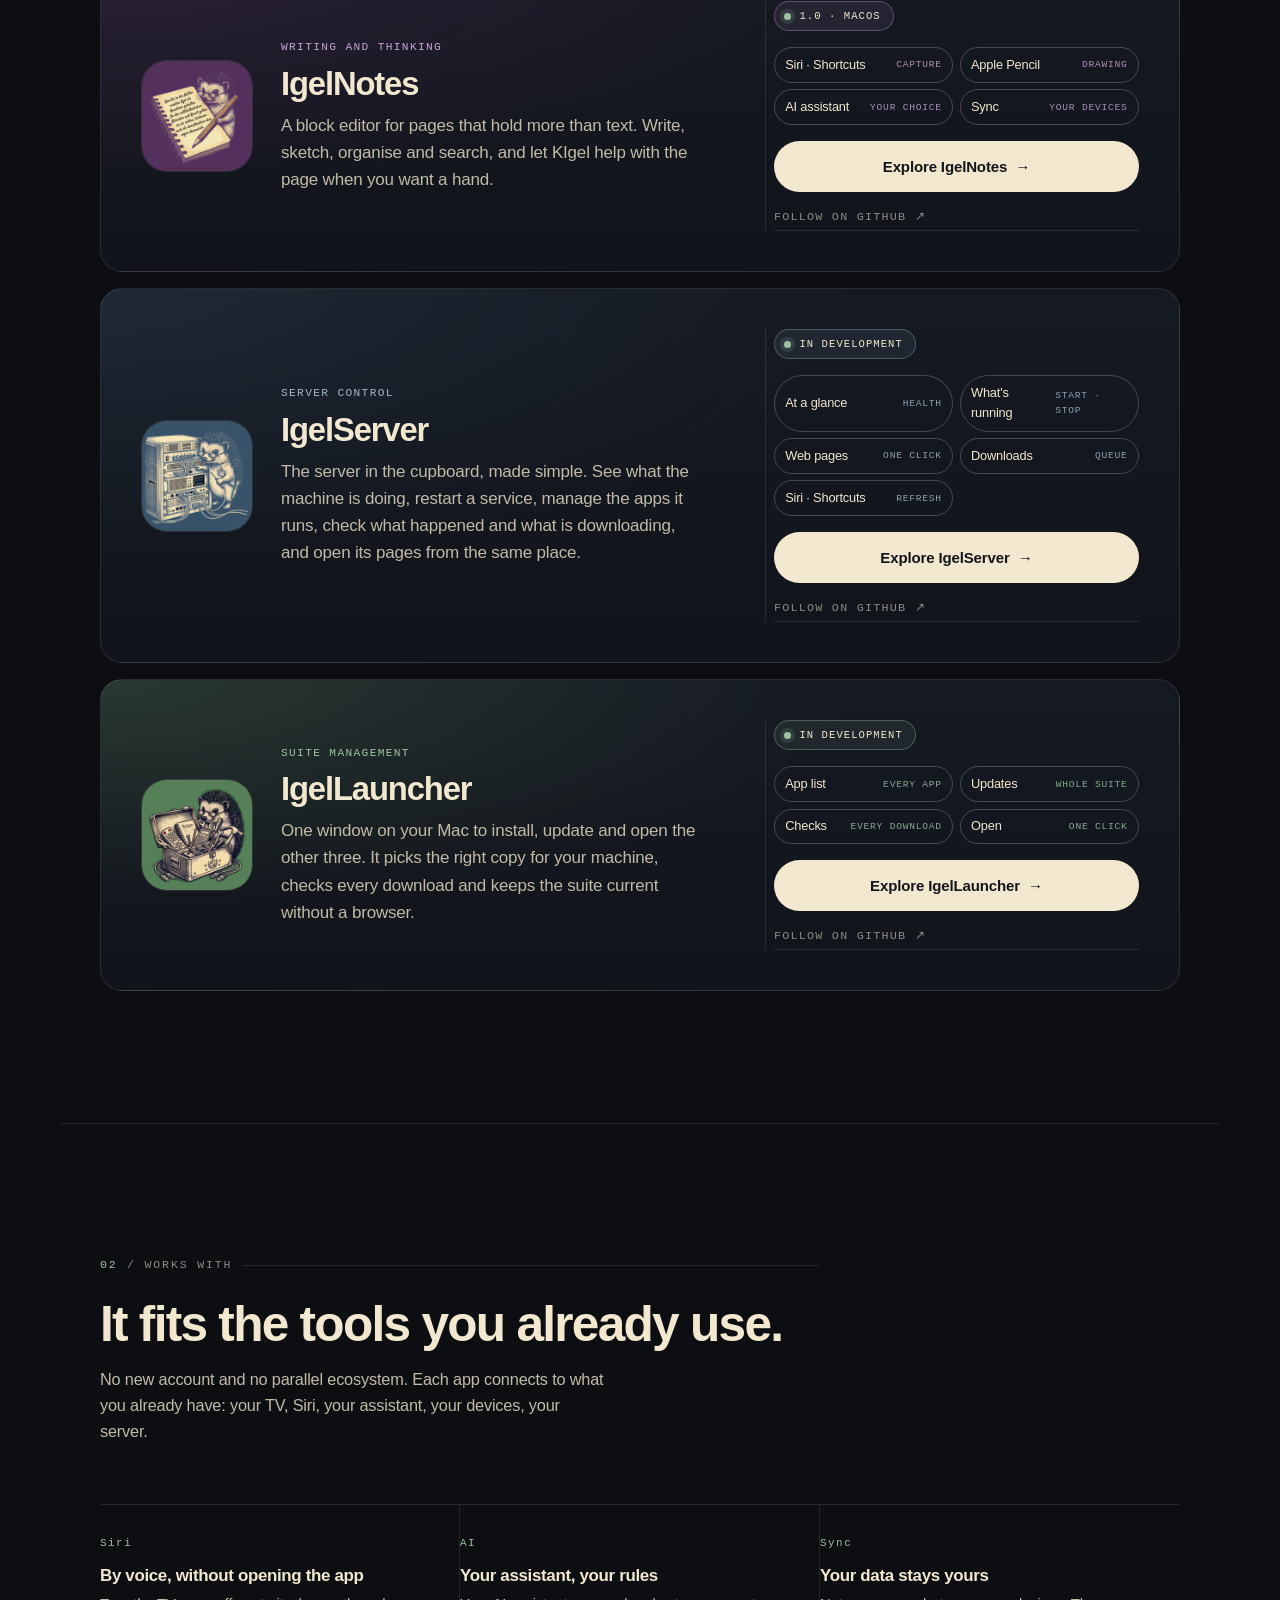
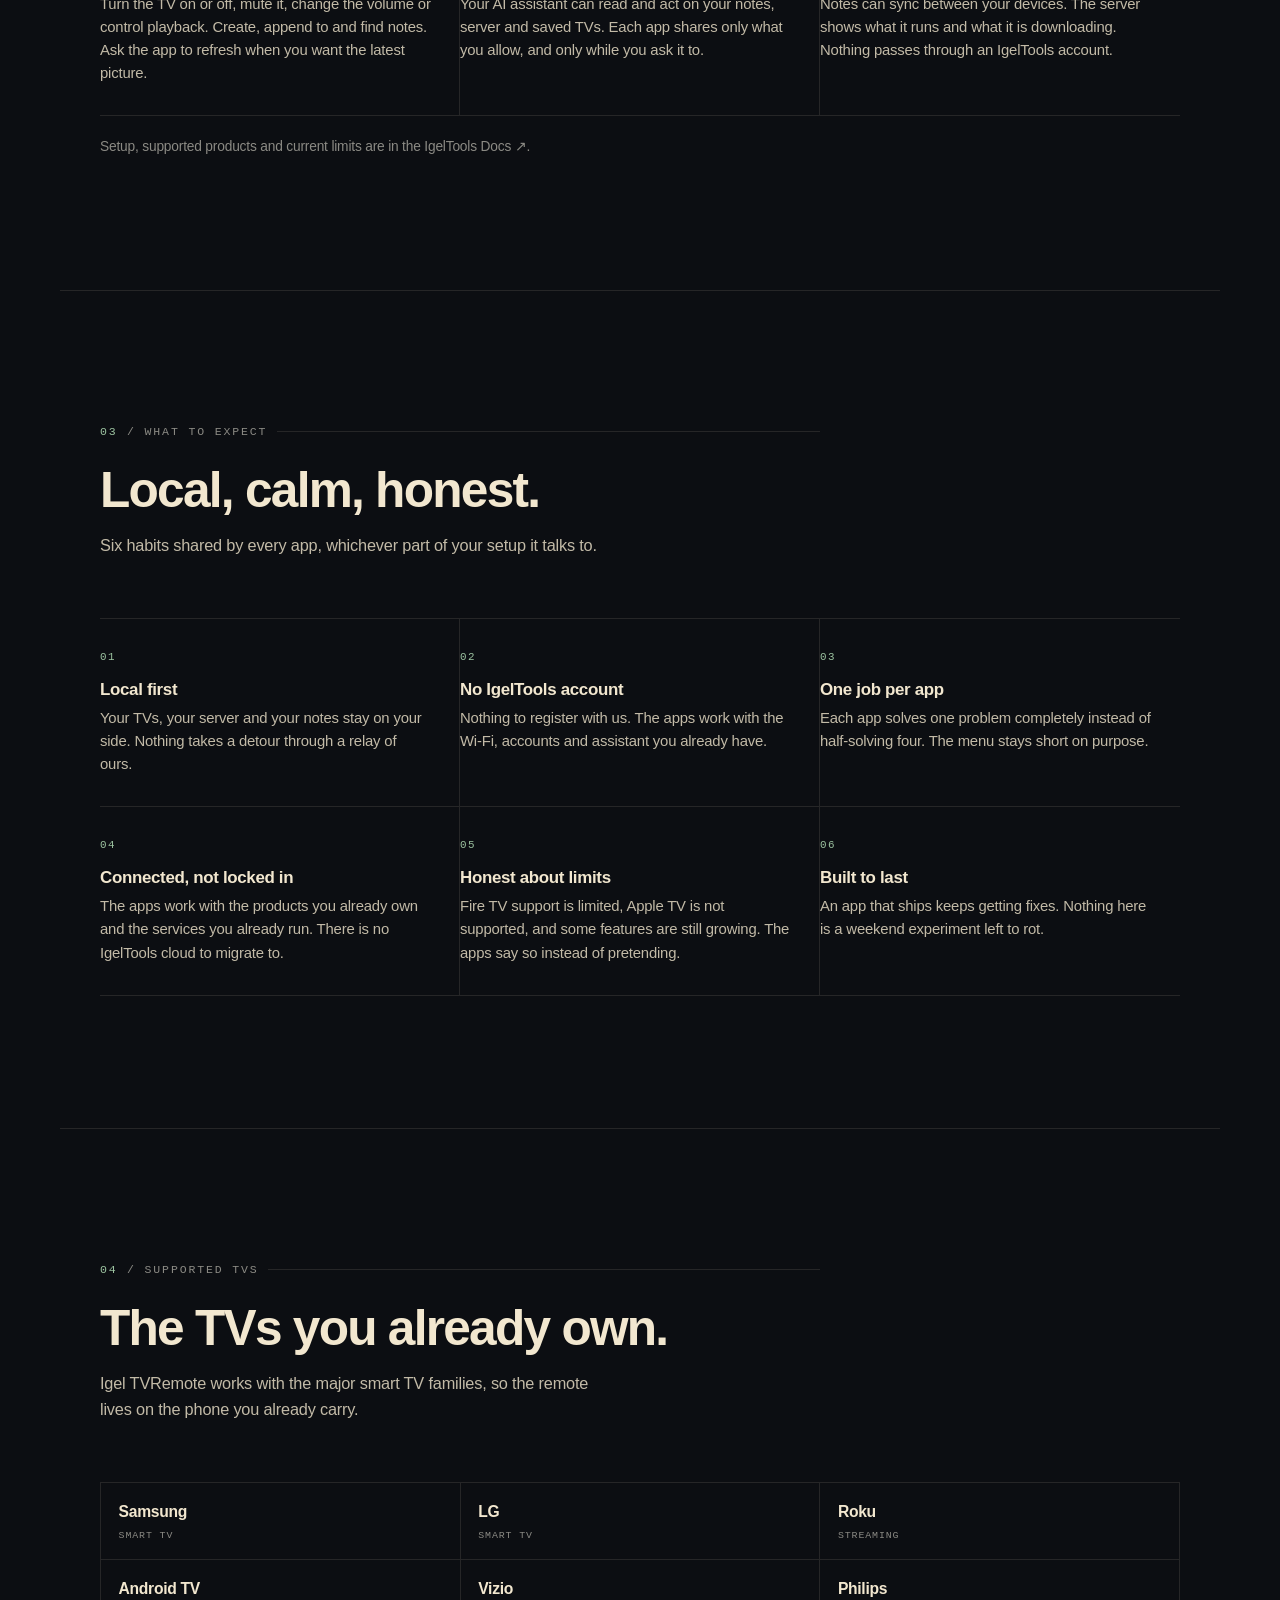
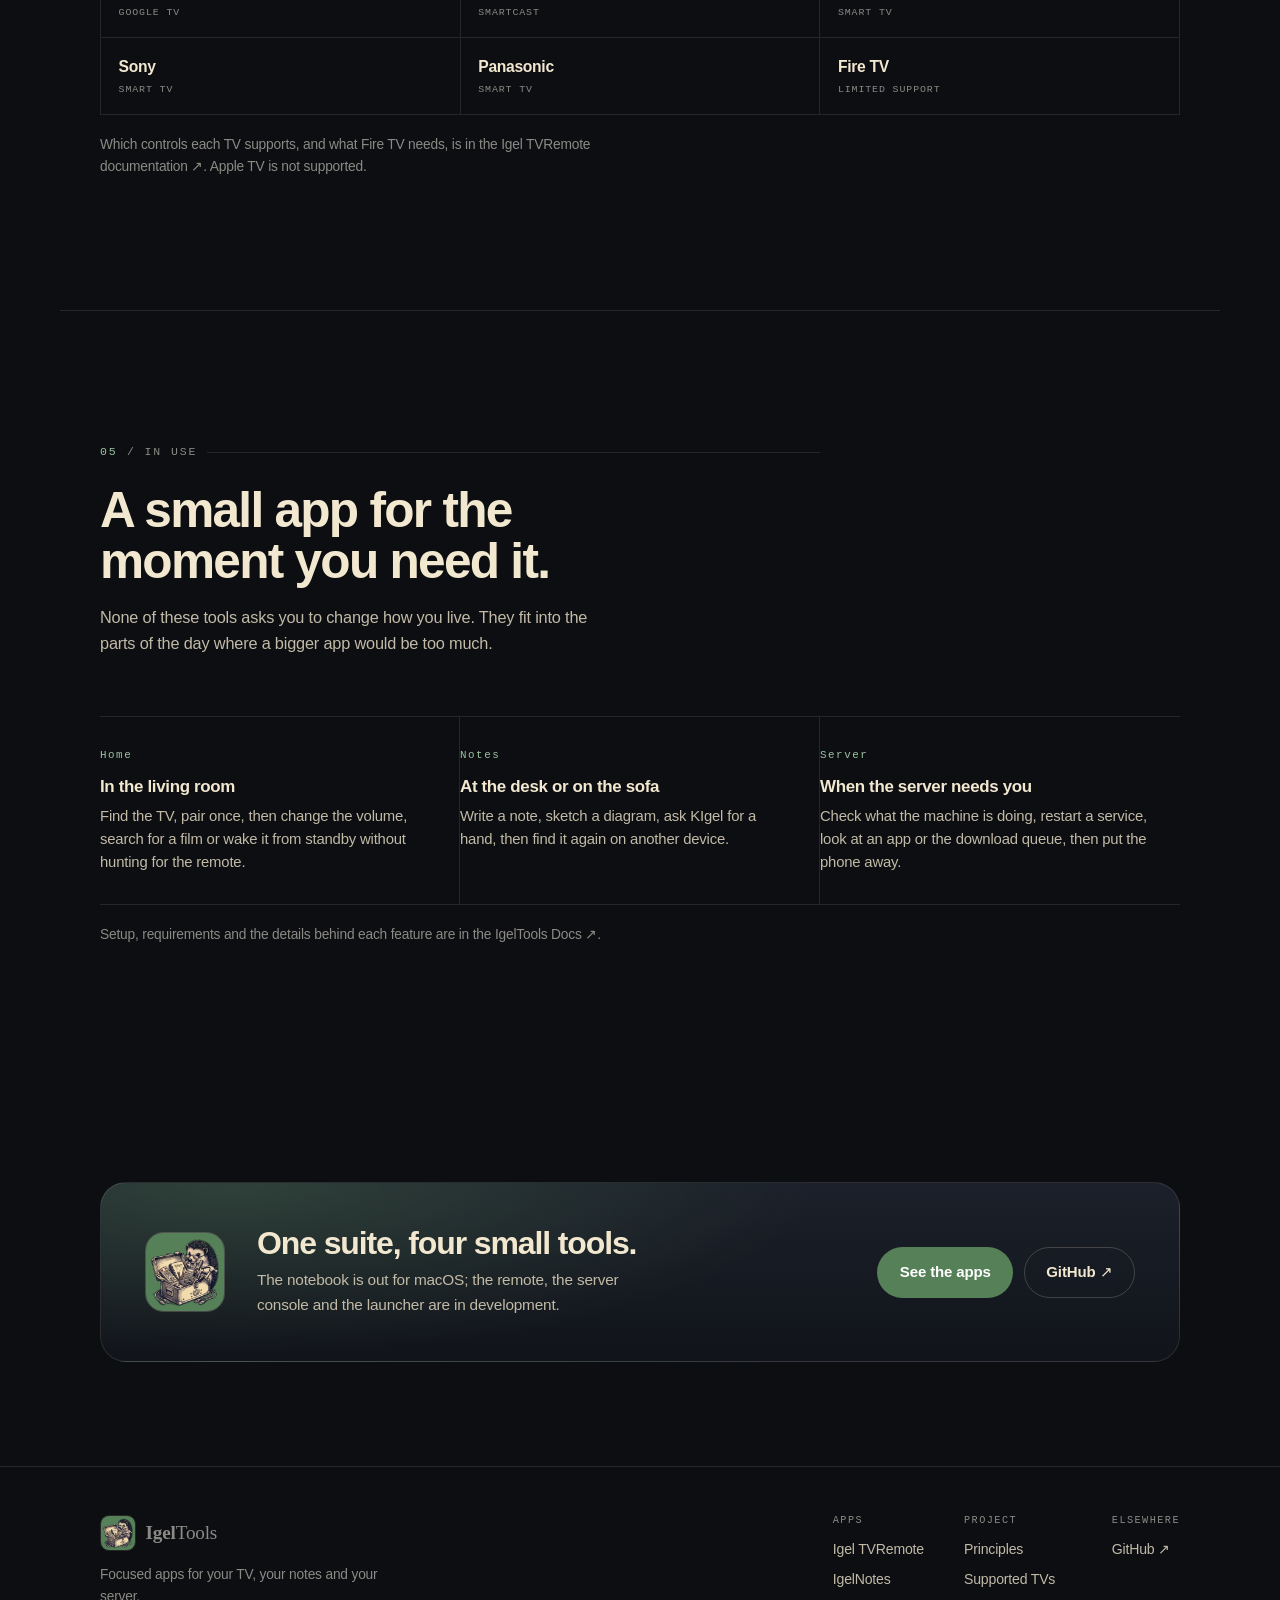
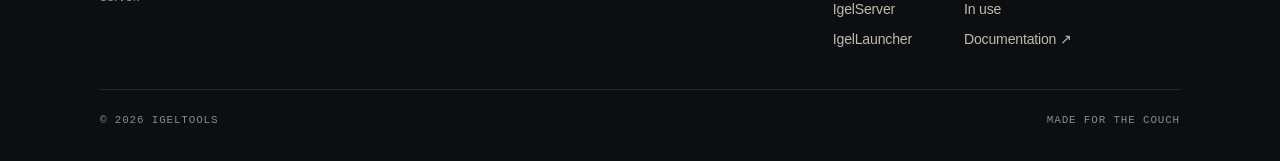
==== commit b751cbba: "Keep marketing copy non-technical and user-focused" ====
--- a/index.html
+++ b/index.html
@@ -86,19 +86,18 @@
         <div>
           <p class="app-kicker">Living-room control</p>
           <h3 class="app-title">Igel TVRemote</h3>
-          <p class="app-desc">Your TV remote, on the phone already in your hand. It finds the TVs on your Wi-Fi, pairs once and remembers them, with a full keyboard for searches and no hub or IR blaster.</p>
+          <p class="app-desc">Your TV remote, on the phone already in your hand. It finds the TVs on your Wi-Fi, pairs once and remembers them, with a full keyboard for searches and no hub or extra hardware.</p>
         </div>
       </div>
 
       <div class="app-side">
-        <span class="badge"><span class="dot dot-live"></span> Pre-release</span>
+        <span class="badge"><span class="dot dot-live"></span> Coming soon</span>
         <ul class="status-list">
           <li class="is-on">Samsung · LG <span>Smart TV</span></li>
           <li class="is-on">Roku · Google TV <span>Streaming</span></li>
           <li class="is-on">Vizio · Philips · Sony · Panasonic <span>Smart TV</span></li>
           <li>Fire TV <span>Limited</span></li>
           <li class="is-on">Siri · Shortcuts <span>Remote</span></li>
-          <li class="is-on">AI tools <span>Claude · Cursor</span></li>
         </ul>
         <a class="btn btn-primary btn-block" href="apps/igeltvremote.html">Explore Igel TVRemote <span aria-hidden="true">→</span></a>
         <a class="link-quiet" href="https://github.com/Chuucommie" target="_blank" rel="noreferrer">Follow on GitHub ↗</a>
@@ -113,7 +112,7 @@
         <div>
           <p class="app-kicker">Writing and thinking</p>
           <h3 class="app-title">IgelNotes</h3>
-          <p class="app-desc">A block editor for pages that hold more than text. Write, sketch, organise and search, and let KIgel help with the page using the AI service you already trust.</p>
+          <p class="app-desc">A block editor for pages that hold more than text. Write, sketch, organise and search, and let KIgel help with the page when you want a hand.</p>
         </div>
       </div>
 
@@ -122,10 +121,8 @@
         <ul class="status-list">
           <li class="is-on">Siri · Shortcuts <span>Capture</span></li>
           <li class="is-on">Apple Pencil <span>Drawing</span></li>
-          <li class="is-on">Apple Intelligence · Ollama <span>KIgel</span></li>
-          <li class="is-on">OpenAI · Anthropic <span>KIgel</span></li>
-          <li class="is-on">Appwrite <span>Sync</span></li>
-          <li class="is-on">AI tools <span>Claude · Cursor</span></li>
+          <li class="is-on">AI assistant <span>Your choice</span></li>
+          <li class="is-on">Sync <span>Your devices</span></li>
         </ul>
         <a class="btn btn-primary btn-block" href="apps/igelnotes.html">Explore IgelNotes <span aria-hidden="true">→</span></a>
         <a class="link-quiet" href="https://github.com/Chuucommie" target="_blank" rel="noreferrer">Follow on GitHub ↗</a>
@@ -140,19 +137,18 @@
         <div>
           <p class="app-kicker">Server control</p>
           <h3 class="app-title">IgelServer</h3>
-          <p class="app-desc">The server in the cupboard, without the terminal. See what the machine is doing, restart services, manage containers, check logs and qBittorrent, and open your self-hosted apps from the same place.</p>
+          <p class="app-desc">The server in the cupboard, made simple. See what the machine is doing, restart a service, manage the apps it runs, check what happened and what is downloading, and open its pages from the same place.</p>
         </div>
       </div>
 
       <div class="app-side">
         <span class="badge"><span class="dot dot-live"></span> In development</span>
         <ul class="status-list">
-          <li class="is-on">Docker <span>Containers</span></li>
-          <li class="is-on">Services <span>Start · stop · logs</span></li>
-          <li class="is-on">qBittorrent <span>Queue</span></li>
-          <li class="is-on">Self-hosted apps <span>One click</span></li>
+          <li class="is-on">At a glance <span>Health</span></li>
+          <li class="is-on">What's running <span>Start · stop</span></li>
+          <li class="is-on">Web pages <span>One click</span></li>
+          <li class="is-on">Downloads <span>Queue</span></li>
           <li class="is-on">Siri · Shortcuts <span>Refresh</span></li>
-          <li class="is-on">AI tools <span>Claude · Cursor</span></li>
         </ul>
         <a class="btn btn-primary btn-block" href="apps/igelserver.html">Explore IgelServer <span aria-hidden="true">→</span></a>
         <a class="link-quiet" href="https://github.com/Chuucommie" target="_blank" rel="noreferrer">Follow on GitHub ↗</a>
@@ -167,18 +163,17 @@
         <div>
           <p class="app-kicker">Suite management</p>
           <h3 class="app-title">IgelLauncher</h3>
-          <p class="app-desc">One window on your Mac to install, update and open the other three. It picks the right version for your machine, checks every download and keeps the suite current without a browser.</p>
+          <p class="app-desc">One window on your Mac to install, update and open the other three. It picks the right copy for your machine, checks every download and keeps the suite current without a browser.</p>
         </div>
       </div>
 
       <div class="app-side">
         <span class="badge"><span class="dot dot-live"></span> In development</span>
         <ul class="status-list">
-          <li class="is-on">Catalog <span>Every app</span></li>
+          <li class="is-on">App list <span>Every app</span></li>
           <li class="is-on">Updates <span>Whole suite</span></li>
           <li class="is-on">Checks <span>Every download</span></li>
           <li class="is-on">Open <span>One click</span></li>
-          <li class="is-on">AI tools <span>List & open</span></li>
         </ul>
         <a class="btn btn-primary btn-block" href="apps/igellauncher.html">Explore IgelLauncher <span aria-hidden="true">→</span></a>
         <a class="link-quiet" href="https://github.com/Chuucommie" target="_blank" rel="noreferrer">Follow on GitHub ↗</a>
@@ -191,24 +186,24 @@
     <div class="section-head reveal">
       <p class="eyebrow"><span class="num">02</span> / Works with</p>
       <h2>It fits the tools you already use.</h2>
-      <p class="section-sub">No new account and no parallel ecosystem. Each app connects to what you already have: your TV, Siri, your AI service, your sync service, your server.</p>
+      <p class="section-sub">No new account and no parallel ecosystem. Each app connects to what you already have: your TV, Siri, your assistant, your devices, your server.</p>
     </div>
 
     <div class="principles reveal">
       <div class="principle">
         <span class="principle-num">Siri</span>
         <h3>By voice, without opening the app</h3>
-        <p>Turn the TV on or off, mute it, change the volume or control playback. Create, append to and find notes. Ask for a server refresh.</p>
+        <p>Turn the TV on or off, mute it, change the volume or control playback. Create, append to and find notes. Ask the app to refresh when you want the latest picture.</p>
       </div>
       <div class="principle">
         <span class="principle-num">AI</span>
-        <h3>Your assistants, your permissions</h3>
-        <p>Claude Desktop, Cursor, Zed and other AI tools can read and act on your notes, server and saved TVs. Each app exposes a deliberately small surface, and none of these servers listens without your action.</p>
+        <h3>Your assistant, your rules</h3>
+        <p>Your AI assistant can read and act on your notes, server and saved TVs. Each app shares only what you allow, and only while you ask it to.</p>
       </div>
       <div class="principle">
         <span class="principle-num">Sync</span>
-        <h3>Your services, your data</h3>
-        <p>Notes can sync through the Appwrite instance you run. The server talks to Docker, services and qBittorrent. Nothing passes through an IgelTools account or relay.</p>
+        <h3>Your data stays yours</h3>
+        <p>Notes can sync between your devices. The server shows what it runs and what it is downloading. Nothing passes through an IgelTools account.</p>
       </div>
     </div>
 
@@ -232,7 +227,7 @@
       <div class="principle">
         <span class="principle-num">02</span>
         <h3>No IgelTools account</h3>
-        <p>Nothing to register with us. The apps work with the Wi-Fi, accounts and AI providers you already have.</p>
+        <p>Nothing to register with us. The apps work with the Wi-Fi, accounts and assistant you already have.</p>
       </div>
       <div class="principle">
         <span class="principle-num">03</span>
@@ -301,7 +296,7 @@
       <div class="principle">
         <span class="principle-num">Server</span>
         <h3>When the server needs you</h3>
-        <p>Check what the machine is doing, restart a service, look at a container or the download queue, then put the phone away.</p>
+        <p>Check what the machine is doing, restart a service, look at an app or the download queue, then put the phone away.</p>
       </div>
     </div>
 
